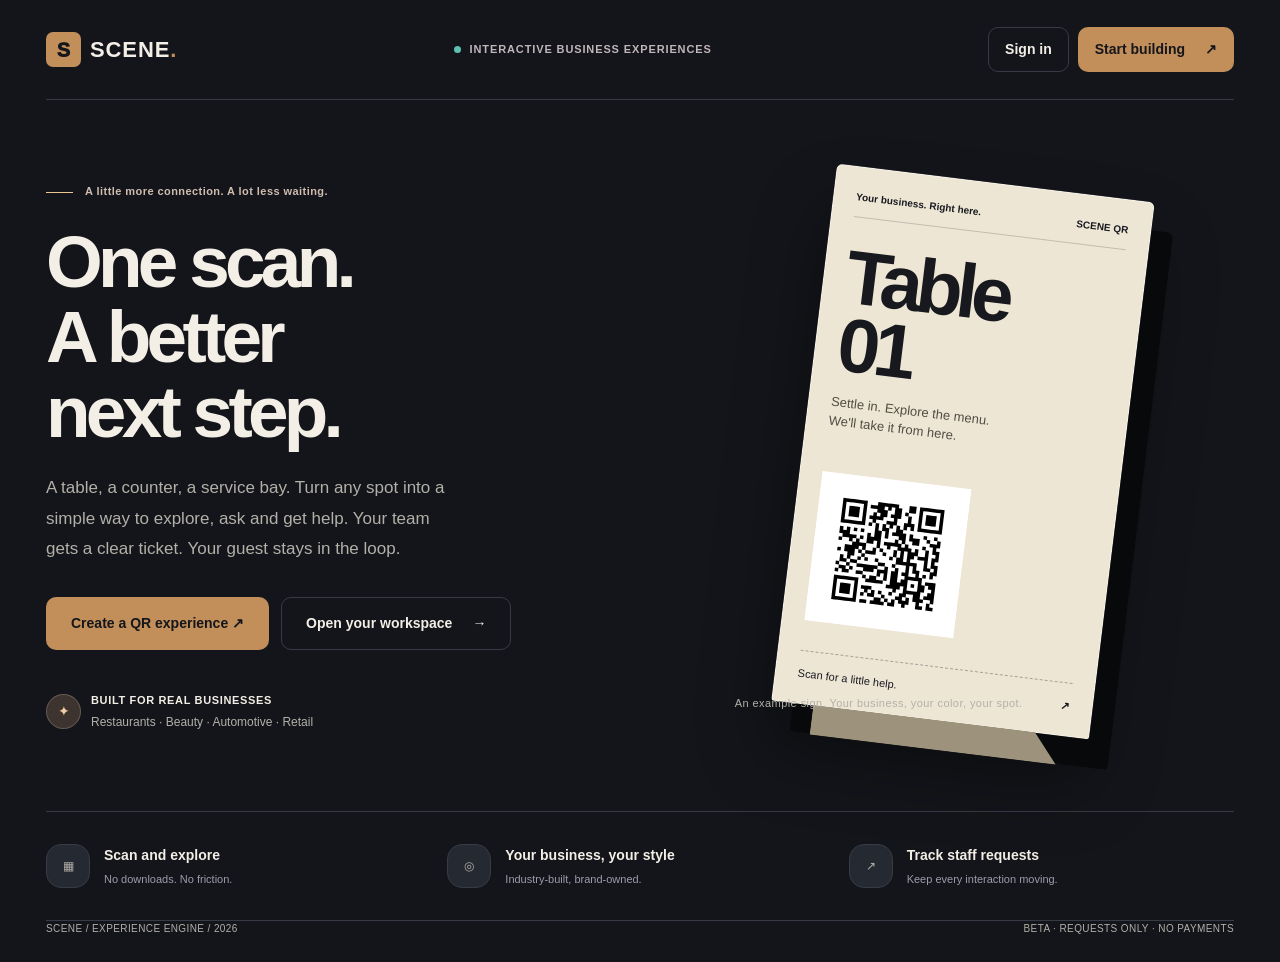
==== static/index.html @ ff281201 "Put the ticket queue first and simplify business controls" ====
<!DOCTYPE html>
<html lang="en"><head>
<meta charset="UTF-8"><meta name="viewport" content="width=device-width,initial-scale=1,viewport-fit=cover">
<meta name="theme-color" content="#0b0b13"><meta name="description" content="SCENE turns everyday QR scans into unforgettable customer experiences.">
<title>SCENE — Every scan, an experience.</title>
<link rel="stylesheet" href="/static/style.css"><link rel="stylesheet" href="/static/signage.css">
<script src="/static/app.js" defer></script>
</head><body><a href="#landingMain" class="skip-link">Skip to content</a>
<div class="ambient" aria-hidden="true"></div>
<div class="intro" id="intro"><div class="intro-center"><div class="intro-icon">S<span class="orbit"></span></div><div class="intro-word">SCENE<span class="dotcap">.</span></div><p>EVERY SCAN, AN EXPERIENCE</p></div><button class="intro-skip" id="introSkip">Skip intro ↗</button></div>
<div class="toast-stack" id="toasts" aria-live="polite"></div>
<section class="landing" id="landing">
 <header class="landing-nav container"><a href="#" class="wordmark" aria-label="SCENE home"><span class="brand-mark">S</span>SCENE<span class="dotcap">.</span></a><div class="nav-middle"><span class="nav-status"><span class="signal"></span> INTERACTIVE BUSINESS EXPERIENCES</span></div><div class="nav-cta"><button class="btn btn-ghost" id="openSignIn">Sign in</button><button class="btn btn-primary" id="openSignUp">Start building <span>↗</span></button></div></header>
 <main id="landingMain" tabindex="-1"><div class="container land-hero"><div class="land-copy"><p class="micro"><span class="thin-line"></span> A little more connection. A lot less waiting.</p><h1>One scan.<br>A better<br>next step.</h1><p class="hero-desc">A table, a counter, a service bay. Turn any spot into a simple way to explore, ask and get help. Your team gets a clear ticket. Your guest stays in the loop.</p><div class="hero-cta"><button class="btn btn-primary btn-big" id="launchTrio">See the guest experience <span>↗</span></button><button class="btn btn-glass btn-big" id="launchDashboard">Open your workspace <span>→</span></button></div><div class="hero-foot"><div class="mini-avatar">✦</div><div><b>BUILT FOR REAL BUSINESSES</b><small>Restaurants · Beauty · Automotive · Retail</small></div></div></div><div class="land-art" aria-label="An example Scene QR table sign"><article class="printed-sign"><div class="printed-sign-top"><span>Your business. Right here.</span><b>SCENE QR</b></div><h2>Table<br>01</h2><p>Settle in. Explore the menu.<br>We'll take it from here.</p><img class="sign-code" width="150" height="150" src="[data-uri]" alt="Example QR code linking to Scene QR"><div class="printed-sign-footer"><span>Scan for a little help.</span><b>↗</b></div></article><p class="sign-caption">An example sign. Your business, your color, your spot.</p></div></div>
<div class="container landing-bottom"><div class="feature-mini"><span class="feature-icon">▦</span><div><b>Scan and explore</b><span>No downloads. No friction.</span></div></div><div class="feature-mini"><span class="feature-icon">◎</span><div><b>Your business, your style</b><span>Industry-built, brand-owned.</span></div></div><div class="feature-mini"><span class="feature-icon">↗</span><div><b>Track staff requests</b><span>Keep every interaction moving.</span></div></div></div>
 </main><footer class="landing-footer container"><span>SCENE / EXPERIENCE ENGINE / 2026</span><span>BETA · REQUESTS ONLY · NO PAYMENTS</span></footer>
</section>
<section id="appShell" class="app-shell hidden" aria-label="SCENE business dashboard"><aside class="sidebar" id="sidebar"><div class="sidebar-head"><a href="#" class="wordmark" id="dashLogo"><span class="brand-mark">S</span>SCENE<span class="dotcap">.</span></a><button id="closeMobileMenu" class="mobile-close icon-btn" aria-label="Close menu">✕</button></div><div class="nav-label">WORKSPACE</div><nav class="main-nav" id="mainNav"><button data-screen="requests" class="nav-button"><span>⌁</span> Queue <i id="reqBubble" class="nav-bubble hidden">0</i></button><button data-screen="overview" class="nav-button active"><span>◫</span> Overview</button><button data-screen="catalog" class="nav-button"><span>▤</span> Catalog</button><button data-screen="stations" class="nav-button"><span>▦</span> QR stations</button><button data-screen="analytics" class="nav-button"><span>↗</span> Analytics</button><button data-screen="settings" class="nav-button"><span>⚙</span> Brand</button><button data-screen="team" class="nav-button"><span>♧</span> Team access</button></nav><div class="sidebar-spacer"></div><div class="sidebar-guide"><div class="sidebar-guide-icon">✦</div><b>Your next big upgrade.</b><p>Manage your customer journey from the moment they scan.</p><button class="text-button" id="sidebarPreview">Open guest experience ↗</button></div><button id="signOut" class="logout">↪ &nbsp; Sign out</button></aside><div class="sidebar-curtain hidden" id="sidebarCurtain"></div>
 <div class="workspace"><header class="workspace-header"><div class="workspace-head-left"><button class="mobile-menu icon-btn" id="mobileMenu" aria-label="Open navigation">☰</button><div class="breadcrumb">WORKSPACE <span>/</span> <strong id="crumb">Queue</strong></div></div><div class="header-right"><span class="live-pill"><span class="signal"></span> SYSTEM ACTIVE</span><select id="businessSelect" class="business-switcher" aria-label="Select your business"></select><div class="account-icon" title="Owner dashboard">S</div></div></header><main class="workspace-main" id="workContent"></main><footer class="workspace-footer"><span>SCENE / BUSINESS EXPERIENCE ENGINE</span><span id="footerAccount">Owner workspace</span></footer></div></section>
<section id="guestShell" class="guest-shell hidden" aria-label="Customer scan experience"><header class="guest-topbar"><a class="wordmark" id="guestBrandLink"><span class="brand-mark">S</span>SCENE<span class="dotcap">.</span></a><span>THE EXPERIENCE / <b id="guestHeaderLabel">TRIO</b></span><button class="btn btn-glass" id="exitGuest">✕ Close preview</button></header><div class="guest-shell-inner"><aside class="guest-narrative"><div class="micro"><span class="thin-line"></span> CUSTOMER EXPERIENCE</div><h2>Welcome to<br><em>your moment.</em></h2><p>A customer opens this experience instantly after scanning a real station QR code. Every industry gets a tailored journey — not another boring link tree.</p><div class="guest-step"><span>01</span> Scan a station QR code</div><div class="guest-step"><span>02</span> Browse, explore and request</div><div class="guest-step"><span>03</span> Staff receives it in their dashboard</div><button id="staffFromGuest" class="btn btn-primary guest-staff-btn">See requests in dashboard ↗</button><div class="guest-disclaimer">Preview requests are real inside this demo system. Items shown are examples; no payments or confirmed orders are processed.</div></aside><div class="phone-frame"><div class="phone-edge"><div class="phone-top"><span>9:41</span><div class="camera-pill"></div><span>••• 100%</span></div><div class="phone-content" id="phoneContent"><div class="loading-phone">Loading your experience…</div></div><div class="phone-home"></div></div></div></div></section>
<div class="modal-backdrop hidden" id="authModal"><div class="auth-card" role="dialog" aria-modal="true" aria-labelledby="authTitle"><button class="modal-x" id="authClose" aria-label="Close">✕</button><div class="auth-logo"><span class="brand-mark">S</span><span>SCENE<span class="dotcap">.</span></span></div><div class="eyebrow" id="authEyebrow">OWNER ACCESS</div><h2 id="authTitle">Welcome back.</h2><p class="auth-description" id="authDesc">Get back to building unforgettable experiences.</p><form id="authForm"><div id="signupExtras" class="hidden"><label>BUSINESS NAME<input id="authBusiness" name="business" autocomplete="organization" placeholder="e.g. TRIO Social Club" minlength="2" maxlength="80"></label><label>BUSINESS TYPE<select id="authIndustry" name="industry"><option value="restaurant">Restaurant / Hospitality</option><option value="barber">Barber / Beauty</option><option value="auto">Automotive Services</option><option value="retail">Retail / Shops</option></select></label></div><label>EMAIL<input id="authEmail" name="email" type="email" autocomplete="email" required placeholder="you@business.com"></label><label>PASSWORD<input id="authPassword" name="password" type="password" minlength="12" required placeholder="At least 12 characters" autocomplete="current-password"></label><div id="authError" class="auth-error hidden"></div><button type="submit" id="authSubmit" class="btn btn-primary btn-block">Sign in ↗</button></form><a class="switch-auth" href="/auth/confirm?recover=1">Forgot your password?</a><button class="switch-auth" id="switchAuth">New here? Create your business account</button><div class="demo-auth hidden"><span>OR EXPLORE SAFELY</span><button id="demoSignIn" class="btn btn-glass btn-block">⚡ Open the seeded demo dashboard</button><small>Local demo account with fictional businesses and sample menus. Do not enter real customer data.</small></div></div></div>
</body></html>
---- static/style.css ----
:root{color-scheme:dark;--bg:#0a0a13;--panel:#141421;--panel2:#1b1a2a;--text:#f4f0ef;--muted:#9e9baa;--line:#ffffff18;--gold:#ebc893;--peach:#f1a8aa;--purple:#ac9af9;--teal:#75d7bc;--accent:#e6b982;--max:1420px}*{box-sizing:border-box}html{scroll-behavior:smooth}body{margin:0;background:var(--bg);color:var(--text);font-family:Inter,ui-sans-serif,system-ui,-apple-system,Segoe UI,Arial,sans-serif;font-size:14px;-webkit-font-smoothing:antialiased}button,input,select,textarea{font:inherit}button{cursor:pointer}button:disabled{opacity:.5;cursor:not-allowed}button:focus-visible,a:focus-visible,input:focus-visible,select:focus-visible,textarea:focus-visible{outline:2px solid #eecf98;outline-offset:3px}a{color:inherit;text-decoration:none}.hidden{display:none!important}.ambient{position:fixed;inset:0;pointer-events:none;background:radial-gradient(ellipse 50% 60% at 87% -12%,#8b5eac28,transparent),radial-gradient(ellipse 50% 60% at -18% 100%,#ab697b1a,transparent);z-index:-1}.container{width:min(var(--max),calc(100% - 92px));margin:auto}.wordmark{font-size:22px;letter-spacing:.22em;font-weight:850;display:inline-flex;align-items:center;gap:9px;white-space:nowrap}.brand-mark{width:35px;height:35px;display:grid;place-items:center;background:linear-gradient(155deg,#fad7aa,#d79bb5 55%,#9c8cf9);color:#221620;font-weight:950;font-size:20px;border-radius:11px;letter-spacing:0;box-shadow:0 10px 28px #e3a1ae30}.dotcap{color:var(--gold);margin-left:-9px}.btn{display:inline-flex;align-items:center;justify-content:center;gap:20px;min-height:42px;padding:11px 16px;border-radius:12px;border:1px solid transparent;font-weight:750;transition:transform .22s,background .22s,box-shadow .22s;font-size:12px}.btn:hover{transform:translateY(-2px)}.btn-primary{background:linear-gradient(115deg,#f2d29d,#efa9b2);color:#231c21;box-shadow:0 8px 25px #ed9f9530}.btn-glass,.btn-ghost{border-color:#ffffff29;background:#ffffff0a;color:#eee8f0}.btn-glass:hover,.btn-ghost:hover{background:#ffffff16}.btn-big{padding:16px 22px;min-height:54px;font-size:13px}.btn-block{width:100%}.landing{min-height:100vh;position:relative;display:flex;flex-direction:column}.landing-nav{height:98px;display:flex;align-items:center;justify-content:space-between;border-bottom:1px solid var(--line);gap:12px}.nav-middle{margin:auto}.nav-status,.micro,.eyebrow{font-size:10px;letter-spacing:.19em;font-weight:850;color:#d1bdaf}.nav-status{display:flex;align-items:center;gap:9px;color:#c1b6ba}.signal{display:inline-block;width:7px;height:7px;background:var(--teal);border-radius:50%;box-shadow:0 0 13px var(--teal)}.nav-cta{display:flex;gap:9px}.land-hero{display:grid;grid-template-columns:1.06fr 1fr;min-height:610px;align-items:center;gap:45px;padding-top:50px;padding-bottom:30px}.land-copy{position:relative;z-index:1}.thin-line{height:1px;width:27px;background:var(--gold);display:inline-block;vertical-align:middle;margin-right:9px}.land-copy h1{font-size:clamp(58px,6.55vw,111px);letter-spacing:-.088em;line-height:.99;margin:28px 0 20px;font-weight:760}.land-copy h1 em,.guest-narrative h2 em{font-style:normal;background:linear-gradient(120deg,#f9d9a2,#e9a6ba 52%,#b59df6);background-clip:text;-webkit-background-clip:text;color:transparent}.land-copy h1>span{color:#d0c9d2}.hero-desc{max-width:560px;font-size:15px;line-height:1.88;color:#b2aab9;margin:0 0 28px}.hero-cta{display:flex;gap:12px;flex-wrap:wrap}.hero-foot{display:flex;align-items:center;gap:10px;margin-top:47px}.mini-avatar{height:35px;width:35px;display:grid;place-items:center;border:1px solid #d0c2a844;background:#f2ba9230;border-radius:50%;color:#f2cca4}.hero-foot b{display:block;font-size:9px;letter-spacing:.15em}.hero-foot small{display:block;font-size:11px;color:var(--muted);margin-top:5px}.land-art{position:relative;min-height:545px;display:grid;place-items:center}.art-halo{position:absolute;width:85%;height:70%;border-radius:50%;background:radial-gradient(ellipse at center,#c98c9f2c,#b18ada13 50%,transparent 71%);filter:blur(24px)}.scan-frame{position:relative;height:430px;width:min(400px,90%);border:1px solid #ffffff2a;border-radius:39px;background:linear-gradient(145deg,#272234,#0e1020 70%);box-shadow:0 50px 130px #0009,inset 0 1px 0 #ffffff23;display:grid;place-items:center;transform:rotate(-8deg);overflow:hidden}.scan-frame:before{content:"";position:absolute;inset:15px;border:1px solid #ffffff17;border-radius:25px}.scan-corners{position:absolute;inset:65px;border:1px dashed #e6bda366;border-radius:30px}.floating-orb{position:relative;width:214px;aspect-ratio:1;display:grid;place-items:center;border-radius:50%;background:radial-gradient(circle at 30% 23%,#ffd2a6c7,transparent 35%),radial-gradient(circle at 67% 60%,#ad80e1ba,transparent 46%),radial-gradient(circle at 40% 90%,#131b3c,transparent),#48384f;box-shadow:inset -15px -14px 34px #10111e,0 0 100px #dd9cb66b;animation:floatOrb 7s ease-in-out infinite}.floating-orb:after{content:"";position:absolute;width:265px;height:90px;border:1px solid #fff6;border-radius:50%;transform:rotate(-28deg)}.floating-orb span{font-size:105px;font-weight:800;color:#ffffffde;text-shadow:0 8px 35px #ffe8e066}.scan-lines{position:absolute;inset:0;background:repeating-linear-gradient(0deg,#ffffff05 0 1px,transparent 1px 40px);pointer-events:none}.scan-verified{position:absolute;bottom:47px;border:1px solid #ffffff24;border-radius:40px;background:#0c0d18c9;backdrop-filter:blur(12px);padding:11px 17px;font-size:9px;letter-spacing:.17em;font-weight:850;display:flex;align-items:center;gap:9px;transform:rotate(8deg)}.floating-tag{position:absolute;border:1px solid #ffffff38;padding:13px 17px;background:#212130cc;backdrop-filter:blur(10px);font-size:9px;font-weight:800;letter-spacing:.16em;box-shadow:0 15px 40px #0006;border-radius:13px;white-space:nowrap}.tag-a{top:90px;right:-11px;transform:rotate(5deg)}.tag-b{bottom:110px;left:-11px;transform:rotate(-3deg)}.landing-bottom{display:grid;grid-template-columns:repeat(3,1fr);gap:16px;padding:22px 0 40px;border-top:1px solid var(--line)}.feature-mini{display:flex;gap:14px;align-items:center}.feature-icon{display:grid;place-items:center;width:44px;height:44px;border:1px solid var(--line);border-radius:15px;background:#ffffff0b;color:var(--gold);font-size:20px}.feature-mini b,.feature-mini span:not(.feature-icon){display:block}.feature-mini b{font-size:12px}.feature-mini span:not(.feature-icon){font-size:11px;color:var(--muted);margin-top:5px}.landing-footer{display:flex;justify-content:space-between;gap:20px;color:#777382;font-size:9px;letter-spacing:.14em;padding-bottom:26px}@keyframes floatOrb{50%{transform:translateY(-15px) rotate(4deg)}}
/* intro */.intro{position:fixed;z-index:200;inset:0;background:#080910;display:grid;place-items:center;transition:opacity .8s,visibility .8s}.intro.closed{opacity:0;visibility:hidden;pointer-events:none}.intro:before{content:"";position:absolute;inset:0;background:radial-gradient(ellipse 40% 45% at center,#b778a52e,transparent)}.intro-center{text-align:center;position:relative}.intro-icon{font-weight:900;position:relative;color:#fde0bf;font-size:66px;display:grid;place-items:center;margin:auto;width:138px;height:138px;border-radius:50%;background:radial-gradient(circle at 35% 25%,#ab8cbb99,#2d273f 55%,#0c1020);box-shadow:0 0 90px #c8a1b25c;animation:floatOrb 4s infinite}.orbit{position:absolute;border:1px solid #edc1af88;border-radius:50%;width:176px;height:70px;transform:rotate(-25deg);animation:spinOrbit 6s linear infinite}@keyframes spinOrbit{50%{transform:rotate(24deg)}}.intro-word{font-size:38px;letter-spacing:.42em;font-weight:900;margin:34px 0 9px}.intro-word .dotcap{margin-left:-14px}.intro-center p{font-size:10px;color:#ada3b9;letter-spacing:.24em}.intro-skip{position:absolute;right:30px;bottom:30px;background:transparent;color:#c8b9b6;border:1px solid #ffffff31;border-radius:9px;padding:11px 16px}
/* dashboard */.app-shell{display:grid;grid-template-columns:244px minmax(0,1fr);min-height:100vh}.sidebar{position:sticky;top:0;height:100vh;background:#10101b;border-right:1px solid var(--line);padding:28px 17px 19px;display:flex;flex-direction:column;gap:20px}.sidebar-head{padding:0 8px;margin-bottom:24px;display:flex;justify-content:space-between}.sidebar-head .wordmark{font-size:19px}.sidebar-head .brand-mark{height:34px;width:34px}.nav-label{padding:0 14px;color:#777687;letter-spacing:.16em;font-size:9px;font-weight:800}.main-nav{display:grid;gap:6px}.nav-button{display:flex;gap:12px;align-items:center;width:100%;padding:13px 15px;color:#9996a8;border:1px solid transparent;border-radius:12px;background:transparent;font-size:12px;font-weight:680;text-align:left}.nav-button>span{font-size:20px;min-width:20px;text-align:center;font-weight:400}.nav-button.active{background:#ffffff0d;border-color:#ffffff13;color:white}.nav-button:hover{background:#ffffff0a}.nav-bubble{font-style:normal;margin-left:auto;background:#edbea5;color:#281b21;border-radius:20px;padding:2px 6px;font-size:10px}.sidebar-spacer{flex:1}.sidebar-guide{border:1px solid #ffffff20;border-radius:16px;padding:18px;background:linear-gradient(145deg,#25202a,#151724)}.sidebar-guide-icon{font-size:20px;color:var(--gold)}.sidebar-guide b{display:block;font-size:13px;margin-top:11px}.sidebar-guide p{color:#a9a0aa;line-height:1.65;font-size:11px;margin:8px 0}.text-button{border:0;padding:8px 0;background:none;color:var(--gold);font-size:11px;font-weight:800}.logout{width:100%;padding:12px;text-align:left;background:transparent;border:0;color:#a8a1b3;font-size:11px}.workspace{min-width:0}.workspace-header{position:sticky;top:0;z-index:10;display:flex;justify-content:space-between;align-items:center;gap:15px;min-height:80px;padding:10px 34px;border-bottom:1px solid var(--line);background:#0d0e19eb;backdrop-filter:blur(16px)}.workspace-head-left,.header-right{display:flex;align-items:center;gap:13px}.breadcrumb{font-size:10px;font-weight:800;letter-spacing:.12em;color:#818091}.breadcrumb span{padding:0 9px;color:#595663}.breadcrumb strong{color:#ece1e2}.live-pill{font-size:9px;color:#bad4c5;letter-spacing:.13em;display:flex;align-items:center;gap:8px}.business-switcher{max-width:225px;padding:10px 32px 10px 12px;border:1px solid var(--line);color:#dedbe1;background:#1d1b29;border-radius:10px;font-weight:750;font-size:11px}.account-icon{width:35px;height:35px;border:1px solid #d2b99c55;background:#e9b58c24;display:grid;place-items:center;border-radius:50%;color:var(--gold);font-weight:850}.workspace-main{max-width:1470px;padding:30px 34px 65px;margin:0 auto;min-height:calc(100vh - 130px)}.workspace-footer{border-top:1px solid var(--line);padding:17px 35px;display:flex;justify-content:space-between;gap:20px;color:#737181;font-size:9px;letter-spacing:.12em}.screen-label{font-size:10px;color:#cebbac;letter-spacing:.2em;font-weight:850}.heading-row{display:flex;align-items:center;justify-content:space-between;gap:16px;margin:8px 0 24px}.heading-row h1{font-size:clamp(29px,3vw,42px);letter-spacing:-.06em;margin:7px 0}.heading-row p{color:var(--muted);font-size:12px;margin:0}.hero-panel{display:grid;grid-template-columns:1.2fr .7fr;position:relative;overflow:hidden;border-radius:22px;border:1px solid #ffffff2a;background:radial-gradient(ellipse 40% 80% at 100% 40%,#966b9b4f,transparent),linear-gradient(125deg,#292230,#141522);min-height:280px;padding:31px 33px;box-shadow:0 20px 60px #0003}.hero-panel h2{font-size:clamp(29px,3.3vw,47px);letter-spacing:-.065em;line-height:1.1;margin:10px 0}.hero-panel h2 em{font-style:normal;color:var(--gold)}.hero-panel p{max-width:460px;font-size:12px;color:#b5acb8;line-height:1.85}.hero-panel .btn{margin-top:12px}.hero-illustration{position:relative;display:grid;place-items:center}.floor-map{position:relative;transform:rotate(-28deg) skew(12deg,12deg);width:270px;height:190px;border:8px solid #c3a992;border-top-color:#705b6b;border-right-color:#705b6b;background:repeating-linear-gradient(90deg,#6b4c4c 0px,#6b4c4c 35px,#715354 36px,#715354 38px);box-shadow:22px 24px 0 #2a2230,25px 39px 55px #000b;border-radius:8px}.map-table{position:absolute;width:57px;height:44px;background:#e8c3a0;box-shadow:5px 6px 0 #4d393d;border-radius:8px;transform:rotate(10deg);display:grid;place-items:center;color:#462a3b;font-weight:900;font-size:13px}.map-table.t1{top:26px;left:33px}.map-table.t2{top:24px;right:24px}.map-table.t3{bottom:26px;left:102px}.map-table:before{content:"";position:absolute;width:7px;height:7px;background:#ed81ad;border-radius:50%;left:-13px;top:7px;box-shadow:0 27px #eac98f,74px 17px #a4cae1}.stats-grid{display:grid;grid-template-columns:repeat(4,minmax(0,1fr));gap:13px;margin:17px 0}.stat-card,.panel{background:linear-gradient(155deg,#ffffff0c,#ffffff04);border:1px solid var(--line);border-radius:18px}.stat-card{padding:18px;min-width:0}.stat-card span{display:block;font-size:11px;color:var(--muted)}.stat-card b{display:block;font-size:31px;letter-spacing:-.055em;margin-top:8px}.stat-card small{font-size:10px;color:#8a8a98}.two-cols{display:grid;grid-template-columns:1.15fr .85fr;gap:16px}.panel{padding:22px;min-width:0}.panel-title{display:flex;align-items:center;justify-content:space-between;gap:12px;margin-bottom:18px}.panel-title h3{font-size:15px;margin:0}.panel-title .hint{font-size:10px;color:var(--muted)}.activity-row{display:flex;align-items:center;gap:12px;padding:13px 0;border-top:1px solid var(--line)}.activity-row:first-child{border-top:0}.activity-icon{width:39px;height:39px;border-radius:11px;background:#ead0a11b;color:var(--gold);display:grid;place-items:center;font-size:18px;flex-shrink:0}.activity-info{min-width:0;flex:1}.activity-info b{display:block;font-size:12px}.activity-info span{display:block;color:var(--muted);font-size:10px;margin-top:5px;overflow-wrap:anywhere}.status{font-size:9px;font-weight:850;padding:6px 9px;border-radius:9px;white-space:nowrap}.status.open{background:#e5ad821d;color:#f2c58f}.status.in_progress{background:#ac99f721;color:#c2b5ff}.status.completed{background:#6bd4ab1f;color:#86e0b5}.sample-note,.empty-state{color:#a7a1af;background:#ffffff07;border:1px dashed #ffffff24;border-radius:12px;padding:17px;font-size:11px;line-height:1.7}.quick-buttons{display:grid;grid-template-columns:1fr 1fr;gap:10px}.quick-buttons button{height:98px;background:#ffffff07;border:1px solid #ffffff19;border-radius:13px;color:white;text-align:left;padding:17px;font-size:12px;font-weight:750}.quick-buttons button span{display:block;color:#eac59a;font-size:22px;margin-bottom:8px}.section-gap{margin-top:20px}.tag{font-size:10px;border:1px solid #ffffff24;padding:6px 9px;color:#c4bbc9;border-radius:50px}.filter-row,.actions-row{display:flex;align-items:center;gap:9px;flex-wrap:wrap;margin-bottom:18px}.chip{border:1px solid var(--line);background:#ffffff07;color:#bbb7c2;border-radius:9px;padding:9px 13px;font-size:11px}.chip.active{background:#eed6bc;color:#29212b;border-color:transparent;font-weight:750}.request-list{display:grid;gap:9px}.request-card{display:flex;gap:14px;align-items:center;background:#ffffff06;border:1px solid var(--line);border-radius:13px;padding:16px;min-width:0}.request-card .request-body{flex:1;min-width:0}.request-card b{font-size:13px}.request-card p{font-size:11px;color:#bbb1bd;line-height:1.6;margin:5px 0;overflow-wrap:anywhere}.request-card small{font-size:10px;color:#8d8a98}.request-card select{border:1px solid #ffffff29;border-radius:9px;padding:10px;color:white;background:#292332;max-width:154px;font-size:11px}.fields-grid{display:grid;grid-template-columns:1fr 1fr;gap:12px}.form-field{display:grid;gap:8px;min-width:0}.form-field label{font-size:10px;color:#d0c5d0;font-weight:850;letter-spacing:.12em}.field{background:#0e0f19;border:1px solid #ffffff25;color:#f6f1f7;border-radius:11px;min-width:0;width:100%;padding:12px 13px;font-size:12px}.field:focus{border-color:#e7b99f}.form-field.wide{grid-column:1/-1}.form-helper{font-size:10px;color:#a3a0ac;line-height:1.7}.divider{border:0;border-top:1px solid var(--line);margin:22px 0}.catalog-row,.station-row{display:flex;align-items:center;gap:12px;padding:13px 0;border-top:1px solid var(--line)}.catalog-row:first-child,.station-row:first-child{border:0}.catalog-emoji{background:#eabcaa18;border-radius:11px;width:44px;height:44px;display:grid;place-items:center;font-size:19px}.row-main{flex:1;min-width:0}.row-main b{font-size:12px;display:block}.row-main small{display:block;color:var(--muted);font-size:10px;line-height:1.7;overflow-wrap:anywhere}.price{color:#efd3ab;font-weight:800;font-size:12px}.smallbtn{padding:9px 12px;font-size:10px;background:#ffffff0a;color:#eee8f1;border:1px solid var(--line);border-radius:9px}.smallbtn:hover{background:#ffffff1a}.qr-grid{display:grid;grid-template-columns:repeat(3,minmax(0,1fr));gap:14px}.qr-card{text-align:center;border:1px solid var(--line);border-radius:17px;background:#ffffff08;padding:20px}.qr-card .qr-image{width:150px;height:150px;max-width:100%;object-fit:contain;border:6px solid white;border-radius:12px;background:white}.qr-card h4{margin:15px 0 6px;font-size:14px}.qr-card p{font-size:10px;color:var(--muted);overflow-wrap:anywhere}.qr-actions{display:flex;justify-content:center;gap:6px;flex-wrap:wrap;margin-top:10px}.analytics-grid{display:grid;grid-template-columns:repeat(3,1fr);gap:13px}.metric-big{font-size:39px;font-weight:800;letter-spacing:-.06em}.progressbar{height:9px;background:#ffffff13;border-radius:20px;overflow:hidden;margin:12px 0}.progressbar>span{display:block;height:100%;background:linear-gradient(90deg,#dca48c,#c1a3ff);border-radius:20px}.industry-pill{background:#ffffff13;border:1px solid var(--line);font-size:9px;font-weight:800;letter-spacing:.12em;padding:9px 13px;border-radius:20px}.logout:hover,.text-button:hover{text-decoration:underline}.icon-btn{display:none;background:transparent;border:1px solid var(--line);color:white;padding:8px;border-radius:8px}.danger-btn{border-color:#db808050;color:#ffbdc2}.warn-note{padding:11px 13px;border-radius:10px;background:#e4bf7d11;color:#d8c2a3;border:1px solid #ebcb9240;font-size:11px;line-height:1.65}
/* mobile customer experience */.guest-shell{min-height:100vh;background:radial-gradient(ellipse 60% 42% at 82% 27%,#a37eac2a,transparent),#0b0b13}.guest-topbar{height:84px;border-bottom:1px solid var(--line);display:flex;align-items:center;justify-content:space-between;padding:0 max(27px,6vw);gap:16px}.guest-topbar>span{color:#918d9b;letter-spacing:.13em;font-size:10px}.guest-topbar>span b{color:#eddbdb}.guest-shell-inner{max-width:1150px;margin:0 auto;display:grid;grid-template-columns:1fr 420px;align-items:center;gap:80px;min-height:calc(100vh - 84px);padding:42px 25px}.guest-narrative h2{font-size:clamp(45px,5vw,74px);letter-spacing:-.075em;line-height:1.06;margin:20px 0}.guest-narrative p{line-height:1.8;max-width:475px;color:#aea7b6}.guest-step{border-top:1px solid #ffffff20;padding:16px 0;font-size:12px;color:#d8d1d9}.guest-step span{display:inline-block;width:45px;color:var(--gold);font-size:10px;font-weight:800}.guest-staff-btn{margin:21px 0}.guest-disclaimer{font-size:10px;max-width:450px;color:#8a8697;line-height:1.75}.phone-frame{width:100%;max-width:420px;padding:10px;border:1px solid #ffffff44;border-radius:51px;background:#1a1720;box-shadow:0 48px 140px #000a,0 0 115px #ba85af23}.phone-edge{border-radius:42px;overflow:hidden;background:#f4eee8;color:#2a2023;min-height:690px}.phone-top{height:44px;background:#241b25;color:#fff;display:flex;align-items:center;justify-content:space-between;padding:4px 28px;font-size:11px;font-weight:800}.camera-pill{width:100px;height:24px;border-radius:30px;background:#08090e}.phone-content{height:616px;overflow-y:auto;scrollbar-width:thin}.phone-home{width:105px;height:5px;border-radius:99px;background:#e4d6d0;margin:9px auto 12px}.guest-cover{position:relative;min-height:230px;padding:27px 24px;background:radial-gradient(circle at 75% 24%,color-mix(in srgb,var(--guest-accent,#d9a86e) 53%,transparent),transparent 57%),linear-gradient(135deg,#33232b,#201c26);color:#fff;overflow:hidden}.guest-cover:after{content:"✦";font-size:190px;color:#ffffff18;position:absolute;right:-9px;bottom:-90px;transform:rotate(20deg)}.guest-cover .guest-prehead{font-size:9px;font-weight:850;letter-spacing:.15em;opacity:.8}.guest-cover h2{font-size:37px;max-width:250px;letter-spacing:-.055em;line-height:1.05;margin:14px 0}.guest-cover p{font-size:11px;color:#f7ecf0c9;line-height:1.7;max-width:230px}.guest-spot{background:#ffffff28;width:max-content;border-radius:10px;font-size:10px;font-weight:850;padding:9px 12px;position:relative;z-index:1}.guest-pad{padding:19px 18px 28px}.guest-actions{display:grid;grid-template-columns:repeat(3,1fr);gap:9px;margin:2px 0 23px}.guest-action{padding:13px 6px;border:1px solid #e6dcd4;border-radius:12px;background:white;color:#372c30;min-height:85px;font-size:10px;line-height:1.2;font-weight:800;display:grid;place-items:center;text-align:center}.guest-action span{display:block;font-size:24px;margin-bottom:8px}.guest-h{font-size:19px;letter-spacing:-.045em;color:#2b2326;margin:12px 0 4px}.guest-sub{font-size:10px;color:#837778;margin:0 0 16px}.guest-product{display:flex;align-items:center;gap:11px;border-bottom:1px solid #e6ddd8;padding:13px 0}.guest-product-emoji{width:49px;height:51px;display:grid;place-items:center;background:#eaddd4;border-radius:12px;font-size:24px}.guest-product-info{flex:1;min-width:0}.guest-product-info b{display:block;font-size:12px}.guest-product-info p{font-size:10px;color:#87787b;line-height:1.45;margin:5px 0}.guest-product-info small{color:#8b6762;font-weight:850}.guest-product button{border:0;background:#28212c;color:#fff;border-radius:9px;padding:10px 12px;font-size:14px}.guest-cart{margin-top:16px;padding:14px;border:1px solid #e2d7d2;border-radius:13px;background:#fff}.guest-cart h4{font-size:12px;margin:0 0 10px}.guest-cart p{font-size:11px;color:#71676a;margin:7px 0}.guest-cart-actions{display:flex;gap:8px;align-items:center;justify-content:space-between}.guest-cart-actions button{padding:10px 12px;background:#29202b;color:#fff;border-radius:10px;border:0;font-size:10px;font-weight:800}.guest-cart-actions button.alt{background:#e9e2de;color:#483b42}.guest-feedback{margin-top:12px;border-radius:10px;background:#eaf5ed;padding:12px;color:#3e7659;font-size:11px;line-height:1.6}.loading-phone{padding:40px 15px;text-align:center;color:#796873}.toast-stack{position:fixed;right:19px;bottom:19px;z-index:500;display:grid;gap:10px;pointer-events:none}.toast{background:#262130;color:white;padding:14px 20px;box-shadow:0 15px 45px #0008;border:1px solid #ffffff38;border-radius:11px;font-size:12px;max-width:350px;animation:toastUp .3s ease}@keyframes toastUp{from{opacity:0;transform:translateY(8px)}}
/* auth */.modal-backdrop{position:fixed;z-index:120;inset:0;background:#07070bdc;backdrop-filter:blur(12px);display:grid;place-items:center;padding:18px;overflow:auto}.auth-card{position:relative;width:min(100%,445px);max-height:calc(100vh - 28px);overflow-y:auto;border:1px solid #ffffff30;background:linear-gradient(155deg,#22202e,#11121e);border-radius:26px;padding:31px;box-shadow:0 30px 125px #0009}.modal-x{position:absolute;top:22px;right:21px;border:0;background:transparent;color:#c5bdc7}.auth-logo{display:flex;align-items:center;gap:12px;font-weight:900;letter-spacing:.18em;font-size:19px}.auth-logo .dotcap{margin-left:-4px}.auth-card .eyebrow{margin-top:27px}.auth-card h2{font-size:33px;letter-spacing:-.06em;margin:10px 0}.auth-description{color:#b8adbd;line-height:1.7;font-size:12px;margin:0 0 23px}.auth-card form{display:grid;gap:12px}.auth-card form label{display:grid;gap:8px;font-size:10px;letter-spacing:.11em;font-weight:800;color:#bcb4c3}.auth-card form input,.auth-card form select{background:#10111d;border:1px solid #ffffff26;border-radius:10px;padding:13px 14px;color:#f4f1f2;outline:none;font-size:12px;letter-spacing:0;font-weight:500}.auth-card form input:focus{border-color:#f0d1b3}.auth-card form select{width:100%}#signupExtras{display:grid;gap:12px}.auth-error{background:#b54d5438;border:1px solid #f1969e;color:#ffadb2;padding:10px;border-radius:10px;font-size:11px;line-height:1.6}.switch-auth{border:0;background:transparent;width:100%;padding:19px 0 5px;font-size:11px;color:var(--gold);font-weight:750}.demo-auth{margin-top:13px;border-top:1px solid var(--line);padding-top:18px}.demo-auth>span{display:block;text-align:center;color:#aaa0ad;font-size:9px;letter-spacing:.14em;font-weight:800;margin-bottom:12px}.demo-auth small{display:block;text-align:center;color:#908996;font-size:10px;line-height:1.6;margin-top:10px}
@media(max-width:1150px){.nav-middle{display:none}.land-copy h1{font-size:clamp(53px,6vw,78px)}.app-shell{grid-template-columns:210px 1fr}.sidebar{padding-inline:12px}.qr-grid{grid-template-columns:repeat(2,1fr)}.guest-shell-inner{gap:30px}}@media(max-width:850px){.container{width:min(100% - 36px,var(--max))}.landing-nav{height:80px}.nav-cta .btn-ghost{display:none}.nav-cta .btn-primary{padding:10px;font-size:10px}.land-hero{grid-template-columns:1fr;min-height:unset;padding-top:60px;gap:10px}.land-copy h1{font-size:clamp(60px,9vw,94px)}.land-art{min-height:430px}.scan-frame{height:340px;width:305px}.floating-orb{width:170px}.floating-orb span{font-size:75px}.floating-orb:after{width:210px}.tag-a{right:0}.tag-b{left:0}.landing-bottom{grid-template-columns:1fr}.landing-footer{flex-wrap:wrap;gap:8px}.app-shell{grid-template-columns:1fr}.sidebar{position:fixed;z-index:40;top:0;left:0;height:100dvh;width:265px;transform:translateX(-105%);transition:transform .25s}.sidebar.visible{transform:translateX(0)}.sidebar-curtain{position:fixed;inset:0;background:#000a;z-index:35}.icon-btn{display:grid;place-items:center}.workspace-header{padding:10px 18px;min-height:70px}.workspace-main{padding:25px 18px 45px}.workspace-footer{padding:16px 18px}.guest-shell-inner{grid-template-columns:1fr;justify-items:center;gap:28px}.guest-narrative{max-width:650px}.guest-shell-inner .phone-frame{max-width:390px}}@media(max-width:600px){.wordmark{font-size:17px}.wordmark .brand-mark{width:32px;height:32px}.landing-nav{height:72px}.land-hero{padding-top:43px}.land-copy h1{font-size:clamp(50px,11.5vw,75px)}.hero-desc{font-size:13px}.hero-cta .btn{width:100%}.land-art{min-height:360px}.scan-frame{width:255px;height:292px;border-radius:24px}.scan-corners{inset:40px}.floating-orb{width:138px}.floating-orb span{font-size:62px}.floating-orb:after{width:184px}.scan-verified{bottom:35px;font-size:8px}.floating-tag{font-size:7px;padding:10px}.tag-a{right:-8px;top:55px}.tag-b{left:-8px;bottom:50px}.landing-bottom{padding:24px 0}.workspace-head-left .breadcrumb{display:none}.live-pill{display:none}.header-right{gap:8px}.business-switcher{max-width:170px;font-size:10px}.account-icon{display:none}.heading-row{align-items:start;flex-direction:column}.heading-row h1{font-size:32px}.hero-panel{grid-template-columns:1fr;padding:25px;gap:20px}.hero-panel h2{font-size:34px}.hero-illustration{min-height:180px}.floor-map{transform:rotate(-28deg) skew(12deg,12deg) scale(.77)}.stats-grid{grid-template-columns:1fr 1fr}.stat-card{padding:14px}.stat-card b{font-size:26px}.two-cols,.fields-grid{grid-template-columns:1fr}.qr-grid,.analytics-grid{grid-template-columns:1fr}.request-card{flex-wrap:wrap}.request-card select{margin-left:auto}.guest-topbar{padding:0 14px;height:68px}.guest-topbar>span{display:none}.guest-shell-inner{padding:18px 10px 35px}.guest-narrative{padding:0 12px}.guest-narrative h2{font-size:43px}.guest-narrative p,.guest-step{display:none}.guest-staff-btn{margin:11px 0}.phone-frame{max-width:385px}.auth-card{padding:25px 20px}.workspace-footer{font-size:8px}}
@media(prefers-reduced-motion:reduce){*{animation:none!important;transition:none!important;scroll-behavior:auto!important}}
@media(prefers-reduced-motion:reduce){*,*:before,*:after{animation:none!important;transition:none!important;scroll-behavior:auto!important}}
@keyframes floatScene{0%,100%{transform:rotateX(23deg) rotateZ(-13deg) translateY(0)}50%{transform:rotateX(23deg) rotateZ(-13deg) translateY(-16px)}}@keyframes floatUi{0%,100%{translate:0 0}50%{translate:0 -12px}}@keyframes pulse{50%{box-shadow:0 0 0 11px #a6cd9300}}@keyframes fade{from{opacity:0}to{opacity:1}}@keyframes rise{from{opacity:0;transform:translateY(10px)}to{opacity:1;transform:translateY(0)}}

/* Actual QR visits should be full-screen, not squeezed inside desktop demo chrome. */
body.standalone-guest .guest-narrative, body.standalone-guest #staffFromGuest {display:none!important}
body.standalone-guest .guest-shell-inner{display:block!important;max-width:560px!important;margin:0 auto!important;padding:0!important}
body.standalone-guest .phone-frame,body.standalone-guest .phone-edge{width:100%!important;max-width:none!important;min-height:calc(100dvh - 72px)!important;height:auto!important;border:0!important;border-radius:0!important;box-shadow:none!important;margin:0!important;background:#f9f7f0!important}
body.standalone-guest .phone-top,body.standalone-guest .phone-home{display:none!important}
body.standalone-guest .phone-content{height:auto!important;overflow:visible!important;max-height:none!important}
body.standalone-guest .guest-topbar{padding:14px 18px!important}
body.standalone-guest .guest-topbar #exitGuest{display:none!important}
@media(max-width:640px){body.standalone-guest .guest-shell-inner{width:100%!important}}

/* Keep operational controls reachable on narrow phones and with long labels. */
.request-card b,.business-switcher,.heading-row{overflow-wrap:anywhere}
.request-card select{min-height:44px}
@media(max-width:600px){
  .workspace-header,.workspace-head-left,.header-right{min-width:0;flex-wrap:wrap}
  .business-switcher{max-width:100%;min-height:44px}
  .heading-row{align-items:flex-start;flex-wrap:wrap}
  .request-card .request-body{flex-basis:calc(100% - 55px)}
  .request-card select{width:100%;max-width:none;min-height:44px}
  .form-field input,.form-field select,.form-field textarea{font-size:16px}
  .workspace-footer{flex-wrap:wrap}
}

/* Team access controls remain usable with long emails on small screens. */
.team-row{display:flex;align-items:center;gap:12px;flex-wrap:wrap;padding:18px 0;border-bottom:1px solid var(--border,#ffffff18)}
.team-row>div{flex:1 1 180px;min-width:0;overflow-wrap:anywhere}
.team-row small{display:block;margin-top:5px;color:var(--muted,#b9aeb8)}
.team-row select{width:auto;min-height:44px}
.team-row button{min-height:44px}
.table-scroll{overflow-x:auto;max-width:100%}
.analytics-table{width:100%;border-collapse:collapse;font-size:13px;margin-top:14px}
.analytics-table th,.analytics-table td{text-align:left;padding:12px 8px;border-bottom:1px solid #ffffff18;overflow-wrap:anywhere}
.analytics-table th{font-weight:600}
.analytics-table td{text-align:right;font-variant-numeric:tabular-nums}
.guest-message{margin-top:24px;padding:18px;background:#fff;border:1px solid #dfd6ce;border-radius:16px;color:#342830}
.guest-message>p{font-size:12px;line-height:1.6;color:#665660}
.guest-message label{display:block;font-size:13px;margin:12px 0 6px;font-weight:600}
.guest-message input:not([type=checkbox]),.guest-message textarea{display:block;width:100%;max-width:100%;background:#fff;color:#342830;border:1px solid #a79a9f;border-radius:8px;padding:11px;min-height:44px;font-size:16px}
.guest-message textarea{resize:vertical}
.guest-message .guest-consent{display:flex;gap:10px;align-items:flex-start;line-height:1.5;min-height:44px}
.guest-consent input{flex:none;width:20px;height:20px;accent-color:#55374c}
.guest-message button{min-height:44px;width:100%}

/* Full-history operations and guest catalog controls. */
.request-tools{display:flex;flex-wrap:wrap;gap:12px;align-items:end;margin-bottom:22px}
.request-tools .form-field{flex:1 1 165px;min-width:0}
.request-tools .field{width:100%;min-height:44px;font-size:16px}
.request-pages{display:flex;align-items:center;justify-content:space-between;flex-wrap:wrap;gap:12px;margin-top:22px}
.request-pages>span{font-size:12px;color:var(--muted)}
.guest-catalog-tools{margin:18px 0;color:#342830}
.guest-catalog-tools label{display:block;font-size:13px;font-weight:600;margin:12px 0 6px}
.guest-catalog-tools input,.guest-catalog-tools select{width:100%;min-height:44px;font-size:16px;padding:10px;background:#fff;color:#342830;border:1px solid #a79a9f;border-radius:10px}
.guest-catalog-tools p{font-size:12px;color:#665660;min-height:18px}
.cart-line{padding:10px 0;border-bottom:1px solid #00000018;display:flex;flex-wrap:wrap;align-items:center;justify-content:space-between;gap:10px}
.cart-line p{flex:1 1 130px;overflow-wrap:anywhere}
.quantity-controls{display:flex;align-items:center;gap:10px}
.quantity-controls button{width:44px;min-height:44px;border:1px solid #ad9ba4;background:#fff;color:#342830;border-radius:10px;font-size:20px}
.quantity-controls span{min-width:20px;text-align:center;font-variant-numeric:tabular-nums}
@media(max-width:600px){.request-tools .form-field{flex-basis:100%}.request-tools .btn{flex:1}.request-pages .btn{min-height:44px}.request-pages>span{order:3;width:100%;text-align:center}}

/* Editing and paused QR locations remain clear on narrow screens. */
.station-settings{display:grid;gap:10px;text-align:left;margin:16px 0}
.station-settings>label{font-size:13px;font-weight:600}
.station-settings .field{width:100%;min-width:0;min-height:44px;font-size:16px}
.station-active{display:flex;align-items:center;gap:10px;min-height:44px;line-height:1.5}
.station-active input{width:20px;height:20px;flex:none}
.qr-paused{display:grid;place-items:center;min-height:150px;border:1px dashed #9d8795;border-radius:14px;color:var(--muted);font-size:14px;margin-bottom:14px}
.catalog-form-actions{display:flex;flex-wrap:wrap;gap:12px}
.analytics-count{display:flex;justify-content:space-between;gap:16px;margin:14px 0;font-size:14px}
.analytics-count strong{font-variant-numeric:tabular-nums}
.cart-note-label{display:block;font-size:13px;margin:16px 0 6px;color:#342830}
#cartNote{width:100%;max-width:100%;min-height:60px;resize:vertical;font-size:16px;background:#fff;color:#342830;border:1px solid #a79a9f;border-radius:10px;padding:10px}
.cart-note-help{font-size:12px;line-height:1.5}
@media(max-width:768px){.catalog-row{flex-wrap:wrap;gap:10px}.catalog-row .row-main{flex:1 1 145px;min-width:0}.catalog-row button{min-height:44px}.qr-actions .smallbtn,.station-settings button{min-height:44px}.catalog-form-actions .btn{flex:1}}
---- static/signage.css ----
/* Scene QR: the material language of table tents, printed signs and service tickets. */
:root{--brand:#c28f5a;--on-brand:#14161b;--plum:#9b6bb0;--teal:#5cc0b2;--canvas:#13151a;--surface:#1c1f26;--raised:#252932;--ink:#f4efe6;--ink-muted:#b3b0a8;--border:#363b46;--focus:#f4efe6;--positive:#8dcc95;--warning:#e0b15c;--danger:#ff8a80;--r:16px;--r-s:10px;color-scheme:dark;font-family:-apple-system,BlinkMacSystemFont,"Segoe UI",sans-serif}
*{box-sizing:border-box}html{scroll-behavior:smooth;-webkit-text-size-adjust:100%}body{background:var(--canvas);color:var(--ink);font-family:-apple-system,BlinkMacSystemFont,"Segoe UI",sans-serif;line-height:1.5}.ambient{display:none}button,input,select,textarea,a.btn{font:inherit}button,.btn,.smallbtn,.icon-btn{min-height:44px;touch-action:manipulation}button:disabled{cursor:wait}button:focus-visible,a:focus-visible,input:focus-visible,select:focus-visible,summary:focus-visible,textarea:focus-visible{outline:3px solid var(--focus);outline-offset:4px}.sr-only{position:absolute!important;clip:rect(0,0,0,0);clip-path:inset(50%);width:1px!important;height:1px!important;overflow:hidden;white-space:nowrap}.skip-link{position:fixed;top:-80px;left:16px;z-index:999;background:var(--ink);color:var(--canvas);padding:12px 20px;border-radius:10px}.skip-link:focus{top:16px}.intro{display:none}.hidden{display:none!important}p,b,h1,h2,h3,h4,small{overflow-wrap:anywhere}.btn,.smallbtn{border-radius:10px;letter-spacing:0;text-transform:none;font-size:14px}.btn-primary{background:var(--brand);color:var(--on-brand);border:1px solid transparent;box-shadow:none}.btn-primary:hover{filter:brightness(1.08);transform:none}.btn-ghost,.btn-glass,.smallbtn{background:transparent;color:var(--ink);border:1px solid var(--border);box-shadow:none}.micro,.screen-label,.nav-label{letter-spacing:.04em;font-size:11px;text-transform:none}.wordmark{letter-spacing:.04em;font-weight:750}.brand-mark{background:var(--brand);color:var(--on-brand);border-radius:7px;box-shadow:none}.dotcap{color:var(--brand)}.signal{box-shadow:none;animation:none;background:var(--teal)}
/* A sign in the real world is the product, not a decorative dashboard. */
.landing-nav{min-height:100px;border-bottom:1px solid var(--border)}.nav-status{font-size:11px;letter-spacing:.08em}.land-hero{padding-top:72px;padding-bottom:80px;align-items:center;gap:70px}.land-copy h1{font-size:clamp(48px,5.7vw,80px);font-weight:750;line-height:1.03;letter-spacing:-.065em;max-width:680px;margin:24px 0}.land-copy h1 em,.land-copy h1>span{font:inherit;color:inherit;background:none;-webkit-text-fill-color:inherit}.hero-desc{font-size:17px;line-height:1.8;color:var(--ink-muted);max-width:420px}.hero-cta{gap:12px;margin-top:32px}.hero-cta .btn{padding:15px 24px}.hero-foot{margin-top:42px}.hero-foot b{font-size:11px;letter-spacing:.06em}.hero-foot small{font-size:12px;color:var(--ink-muted)}.land-art{perspective:1200px;min-height:480px;display:grid;place-items:center}.printed-sign{width:320px;padding:22px;background:#eee6d5;color:#17191f;border-radius:6px 6px 3px 3px;transform:rotate(7deg);box-shadow:22px 28px 0 #07090b,0 45px 70px #0006;position:relative;border:1px solid #fff7}.printed-sign:after{content:"";position:absolute;bottom:-30px;left:13%;width:78%;height:30px;background:#9d927c;clip-path:polygon(0 0,90% 0,100% 100%,0 100%);z-index:-1}.printed-sign-top{display:flex;justify-content:space-between;border-bottom:1px solid #17191f33;padding-bottom:12px;font-size:10px;font-weight:650}.printed-sign h2{font-size:76px;line-height:.9;letter-spacing:-.08em;margin:26px 0 12px;font-weight:800}.printed-sign p{font-size:13px;max-width:190px;line-height:1.5;color:#514c43}.printed-sign .sign-code{width:150px;height:150px;margin:28px 0 24px;image-rendering:pixelated;background:white;border:10px solid white}.printed-sign-footer{border-top:1px dashed #17191f55;padding-top:14px;display:flex;align-items:center;justify-content:space-between;font-size:11px}.sign-caption{position:absolute;bottom:0;left:8%;font-size:11px;letter-spacing:.04em;color:var(--ink-muted)}.landing-bottom{border-top:1px solid var(--border);padding-top:32px;padding-bottom:32px}.feature-mini{background:none;padding:0;border:0}.feature-icon{background:var(--raised);border:1px solid var(--border);font-size:20px;color:var(--brand)}.feature-mini b{font-size:14px}.feature-mini span{font-size:12px;color:var(--ink-muted)}.landing-footer{border-top:1px solid var(--border);color:var(--ink-muted);font-size:10px;letter-spacing:.04em}
/* Calm workspace chrome. */
.app-shell{grid-template-columns:236px minmax(0,1fr)}.workspace{margin-left:0!important}.request-tools{display:grid}.request-pages #nextRequests:not(:focus-visible){position:absolute;width:1px;height:1px;overflow:hidden;clip-path:inset(50%);padding:0;min-height:0;border:0}
.sidebar{background:#17191f;border-right:1px solid var(--border);width:236px}.sidebar-head{padding-bottom:32px}.main-nav{gap:5px}.nav-button{border-radius:10px;color:var(--ink-muted);letter-spacing:0;font-size:14px;min-height:48px}.nav-button.active{background:#c28f5a16;border:1px solid #c28f5a30;color:#e9c49e}.nav-button.active:before{display:none}.sidebar-guide{background:transparent;border:1px solid var(--border);border-radius:12px;padding:16px}.sidebar-guide p{font-size:12px;color:var(--ink-muted)}.workspace{margin-left:236px;background:var(--canvas)}.workspace-header{background:#13151aeb;border-bottom:1px solid var(--border);height:82px;backdrop-filter:blur(12px)}.workspace-main{max-width:1250px;margin:auto;padding:40px 42px}.heading-row{margin:10px 0 28px}.heading-row h1{font-size:36px;font-weight:720;letter-spacing:-.045em;line-height:1.1}.heading-row p{font-size:14px;color:var(--ink-muted);max-width:580px;line-height:1.7}.panel{border:1px solid var(--border);background:var(--surface);border-radius:16px;box-shadow:none;padding:24px}.panel-title{margin-bottom:22px}.panel-title h3{font-size:16px;font-weight:650;letter-spacing:-.02em}.field,.form-field input,.form-field select{border:1px solid var(--border);background:var(--canvas);border-radius:9px;min-height:46px;color:var(--ink);padding:12px;font-size:15px}.form-field label{font-size:11px;letter-spacing:.035em;color:var(--ink-muted);line-height:1.7}.form-helper,.hint{font-size:12px;color:var(--ink-muted);line-height:1.7}.empty-state{padding:56px 20px;color:var(--ink-muted);font-size:14px}.business-switcher{max-width:250px;background:var(--surface);border:1px solid var(--border);font-size:13px;min-height:44px}.live-pill{border:1px solid var(--border);background:var(--surface);font-size:10px;letter-spacing:.03em}.account-icon{background:var(--brand);color:var(--on-brand);border-radius:10px}.workspace-footer{color:var(--ink-muted);font-size:9px;letter-spacing:.04em}.stat-card{background:var(--surface);border:1px solid var(--border);border-radius:14px;box-shadow:none}.stat-value{font-size:42px;font-weight:700}.two-cols{gap:24px}.warn-note{border:1px solid var(--border);background:var(--raised);color:var(--ink-muted);font-size:12px}.toast{background:var(--ink);color:var(--canvas);border:0;box-shadow:0 8px 40px #0004;border-radius:12px;letter-spacing:0}.auth-card{background:var(--surface);border:1px solid var(--border);border-radius:20px;box-shadow:0 30px 100px #0006}.auth-card h2{font-size:34px;font-weight:700;letter-spacing:-.04em}.auth-card label{font-size:11px;color:var(--ink-muted)}.auth-card input,.auth-card select{background:var(--canvas);border:1px solid var(--border);border-radius:9px;min-height:48px}.auth-description{color:var(--ink-muted)}.switch-auth{font-size:13px;color:var(--ink-muted)}
/* The queue is a stack of tickets with one next action. */
.request-tools{grid-template-columns:2fr 1fr 1fr 1fr auto;gap:12px;align-items:end}.request-tools .btn{height:46px}.filter-row{gap:8px;margin:24px 0}.chip{background:transparent;border:1px solid var(--border);color:var(--ink-muted);min-height:44px;border-radius:99px;padding:10px 17px;font-size:12px}.chip.active{background:var(--ink);color:var(--canvas);border-color:var(--ink)}.request-list{display:grid;grid-template-columns:repeat(2,minmax(0,1fr));gap:18px;align-items:start}.request-list>.empty-state{grid-column:1/-1}.ticket{display:block;background:var(--canvas);border:1px solid var(--border);border-top:5px solid var(--warning);border-radius:7px 7px 17px 17px;padding:20px 22px;margin:0;min-width:0;animation:ticket-arrive .2s ease-out}.ticket.in_progress{border-top-color:var(--teal)}.ticket.completed{border-top-color:var(--positive)}.ticket-top{display:flex;justify-content:space-between;align-items:baseline;gap:12px}.ticket-top h2{font-size:26px;line-height:1.1;font-weight:750;letter-spacing:-.045em}.ticket-number{font-size:12px;color:var(--ink-muted);font-variant-numeric:tabular-nums;white-space:nowrap}.ticket .request-body{margin:16px 0 22px}.ticket .request-body p.ticket-message{font-size:16px;color:var(--ink);line-height:1.5;margin:0 0 10px}.ticket .request-body p{font-size:13px;line-height:1.6;color:var(--ink-muted)}.ticket .request-body select{min-height:44px;border:1px solid var(--border);border-radius:8px;background:var(--surface);color:var(--ink);font-size:12px;max-width:100%;padding:8px}.ticket .request-body label{display:grid;gap:6px;margin-top:12px;font-size:11px;color:var(--ink-muted)}.ticket-footer{border-top:2px dashed var(--border);padding-top:18px;display:flex;justify-content:space-between;gap:12px;align-items:center;position:relative}.ticket-footer:before,.ticket-footer:after{content:"";position:absolute;top:-9px;width:16px;height:16px;border-radius:50%;background:var(--surface)}.ticket-footer:before{left:-31px}.ticket-footer:after{right:-31px}.ticket-footer>div{display:flex;flex-wrap:wrap;align-items:center;gap:9px}.ticket-footer time{font-size:11px;color:var(--ink-muted);white-space:nowrap}.ticket-footer .btn{min-width:96px;font-size:12px;flex-shrink:0}.status{font-size:10px;letter-spacing:0;padding:5px 8px;border-radius:6px;font-weight:650}.status.open{color:#f3ca7d;background:#e0b15c15;border:1px solid #e0b15c40}.status.in_progress{color:#85d9cb;background:#5cc0b215;border:1px solid #5cc0b240}.status.completed{color:#a6e4ad;background:#8dcc9515;border:1px solid #8dcc9540}.ticket-done{font-size:12px;color:var(--positive)}.request-pages{margin-top:26px;gap:12px}.request-pages span{font-size:11px;color:var(--ink-muted)}.request-pages #previousRequests{display:none}.request-pages:has(#nextRequests:disabled) #nextRequests{display:none}.request-pages #nextRequests{margin-left:auto}#requestSentinel{height:1px}.qr-grid{grid-template-columns:repeat(auto-fill,minmax(210px,1fr));gap:20px}.qr-card{background:var(--canvas);border:1px solid var(--border);border-radius:14px;padding:24px 18px;min-width:0}.qr-image{background:white;padding:8px;border-radius:7px;width:180px;height:180px;max-width:100%;object-fit:contain}.qr-download{display:block;width:fit-content;margin:0 auto 18px;transition:transform .15s}.qr-download:hover{transform:translateY(-3px)}.qr-card h4{font-size:19px;font-weight:700;letter-spacing:-.02em}.qr-card h4 a{color:var(--ink);text-decoration:none;text-underline-offset:5px}.qr-card h4 a:hover{text-decoration:underline}.qr-card>p{color:var(--ink-muted);font-size:10px;margin:8px 0 16px}.qr-actions{margin:4px 0 0}.text-button{min-height:44px;color:var(--ink-muted);font-size:12px;background:transparent;border:0;text-decoration:underline;text-underline-offset:3px}.station-editor{border-top:1px solid var(--border);text-align:left;margin-top:18px}.station-editor summary{font-size:12px;min-height:44px;cursor:pointer;padding:12px 0;color:var(--ink-muted)}.station-settings{border:0;padding:8px 0 16px}.station-settings label{font-size:11px;color:var(--ink-muted)}.station-settings input[type=checkbox]{accent-color:var(--brand)}.analytics-table th,.analytics-table td{padding:13px 10px;font-size:12px;border-color:var(--border)}.catalog-row,.team-row,.activity-row{border-color:var(--border)}.catalog-emoji,.activity-icon{background:var(--raised);border-color:var(--border);border-radius:10px}.catalog-row{gap:12px}.row-main{min-width:0}.row-main b{font-size:14px}.row-main small{font-size:12px;line-height:1.6;color:var(--ink-muted)}
/* Guests get an immediate, warm, native page at every screen size. */
.guest-shell{background:#f6f1e7;color:#17191f;min-height:100dvh}.guest-topbar,.guest-narrative,.phone-top,.phone-home{display:none!important}.guest-shell-inner{display:block;padding:0!important;margin:0 auto;max-width:none!important}.phone-frame{width:100%!important;max-width:560px!important;margin:0 auto!important;padding:0!important;transform:none!important;background:transparent!important;box-shadow:none!important;border:0!important}.phone-edge{padding:0!important;border:0!important;border-radius:0!important;background:transparent!important;box-shadow:none!important}.phone-content{height:auto!important;max-height:none!important;min-height:100dvh!important;overflow:visible!important;background:#f6f1e7!important;border-radius:0!important}.guest-design{--canvas:#f6f1e7;--surface:#fffdf8;--raised:#ebe5d8;--ink:#17191f;--ink-muted:#5b5850;--border:#d8d0bf;--focus:#17191f;--positive:#146b5f;--warning:#7a4b00;--danger:#b42318;color-scheme:light;color:var(--ink);font-size:16px;line-height:1.5}.table-tent{background:var(--brand)!important;color:var(--on-brand)!important;padding:calc(30px + env(safe-area-inset-top)) 28px 34px!important;border-radius:0 0 26px 26px;min-height:0!important;text-align:left;position:relative;overflow:hidden}.table-tent:before,.table-tent:after{display:none}.table-tent-top{display:flex;justify-content:space-between;gap:20px;align-items:center;padding-bottom:30px;font-size:10px;font-weight:550;opacity:.85}.scene-stamp{border:1px solid currentColor;border-radius:5px;padding:4px 7px;white-space:nowrap;letter-spacing:-.02em;font-weight:750}.spot{font-size:clamp(64px,18vw,96px);font-weight:800;letter-spacing:-.065em;line-height:.9;margin:12px 0 24px;overflow-wrap:anywhere}.table-tent h1{font-size:19px!important;font-weight:650!important;letter-spacing:-.02em!important;line-height:1.25!important;margin:0!important;color:inherit!important}.table-tent p{font-size:13px!important;line-height:1.6!important;color:inherit!important;opacity:.86;margin:7px 0 0!important;max-width:380px}.guest-pad{padding:28px!important}.guest-h{font-size:21px!important;font-weight:730!important;letter-spacing:-.035em;line-height:1.2!important;margin:0 0 16px!important;color:var(--ink)!important}.guest-sub{font-size:12px!important;line-height:1.6!important;color:var(--ink-muted)!important;margin:12px 0 0!important}.guest-service,.guest-menu,.receipt-stack{margin-bottom:32px}.guest-actions{display:grid;grid-template-columns:1fr;gap:10px;margin:0}.guest-action{display:flex;align-items:center;text-align:left;justify-content:flex-start;gap:13px;border:1px solid var(--border)!important;background:var(--surface)!important;color:var(--ink)!important;border-radius:12px;min-height:58px;padding:14px 16px!important;box-shadow:none!important;font-weight:600;font-size:14px}.guest-action>span:first-child{font-size:20px;width:28px;flex-shrink:0;margin:0!important}.guest-action>span:nth-child(2){font-size:14px;margin:0;display:inline}.guest-action .action-arrow{font-size:17px;margin:0 0 0 auto!important;color:var(--ink-muted)}.guest-action:hover{background:var(--raised)!important;transform:none}.menu-heading{display:flex;align-items:center;justify-content:space-between;gap:16px}.menu-heading>span{font-size:11px;color:var(--ink-muted);white-space:nowrap}.guest-catalog-tools{background:none;border:0;padding:0;margin:0}.guest-catalog-tools input{background:var(--surface);border:1px solid var(--border);font-size:16px;min-height:48px;border-radius:10px;margin-bottom:14px;padding:12px;color:var(--ink)}.category-chips{display:flex;gap:7px;overflow:auto;max-width:100%;padding:0 0 14px}.category-chip{flex-shrink:0;border:1px solid var(--border);border-radius:99px;background:var(--surface);color:var(--ink-muted);min-height:44px;padding:9px 15px;font-size:12px}.category-chip.active{background:var(--ink);color:var(--surface);border-color:var(--ink)}.guest-product{background:transparent!important;border:0!important;border-bottom:1px solid var(--border)!important;border-radius:0;padding:20px 0;gap:16px;min-width:0;align-items:center}.guest-product-info{min-width:0}.guest-product-info small{font-size:10px!important;color:var(--ink-muted)!important;margin-bottom:5px}.guest-product-info h3{font-size:16px!important;font-weight:650!important;letter-spacing:-.015em;margin:0 0 5px!important}.guest-product-info p{font-size:12px!important;color:var(--ink-muted)!important;line-height:1.65!important;margin:0 0 8px!important}.guest-product-info b{font-size:13px;color:var(--ink)}.guest-product>button{width:44px;height:44px;min-width:44px;padding:0!important;background:var(--surface)!important;color:var(--ink)!important;border:1px solid var(--border)!important;box-shadow:none!important;border-radius:50%;font-size:23px;font-weight:400;flex-shrink:0}.guest-cart{background:var(--surface);border:1px solid var(--border);border-radius:16px;padding:20px;margin:26px 0;color:var(--ink)}.guest-cart h2{font-size:18px;letter-spacing:-.025em;margin-bottom:14px}.guest-cart h2 span{font-size:12px;color:var(--ink-muted);margin-left:8px}.guest-cart label{font-size:12px;color:var(--ink-muted);display:block;margin:16px 0 8px}.guest-cart textarea,.guest-message textarea,.guest-message input:not([type=checkbox]){border:1px solid var(--border);background:#fff;color:var(--ink);font-size:16px;padding:12px;border-radius:9px;min-height:46px;max-width:100%;width:100%}.cart-line{padding:10px 0;border-bottom:1px solid var(--border);align-items:center}.cart-line p{font-size:13px;color:var(--ink)}.quantity-controls{gap:8px}.quantity-controls button{background:var(--raised);color:var(--ink);border:1px solid var(--border);min-width:44px;min-height:44px;border-radius:8px}.quantity-controls span{color:var(--ink);min-width:18px;font-size:13px}.guest-cart-actions{display:flex;flex-wrap:wrap;gap:10px;align-items:center;margin-top:18px}.guest-cart-actions strong{font-size:18px;color:var(--ink);margin-right:auto}.guest-cart-actions button{border-radius:9px;padding:11px 13px;border:1px solid var(--border);font-size:12px;background:var(--ink);color:var(--surface);min-height:44px}.guest-cart-actions .alt{background:transparent;color:var(--ink-muted)}.guest-cart>p{font-size:11px;color:var(--ink-muted);line-height:1.7;margin-top:14px}.receipt{display:flex;justify-content:space-between;align-items:center;gap:12px;background:var(--surface);border:1px solid var(--border);border-radius:12px;padding:16px;margin-bottom:8px}.receipt small{font-size:10px;color:var(--ink-muted);display:block;margin-bottom:5px}.receipt b{font-size:13px;font-weight:650;display:block}.receipt-status{font-size:11px;font-weight:700;padding:5px 9px;border:1px solid #d1af75;border-radius:6px;background:#e0b15c18;color:#7a4b00;white-space:nowrap}.receipt-status[data-status=in_progress]{border-color:#64a59d;background:#5cc0b218;color:#0f5f56}.receipt-status[data-status=completed]{border-color:#64a59d;background:#5cc0b218;color:#146b5f}.question-details{border:1px solid var(--border);border-radius:12px;background:var(--surface);margin-top:28px}.question-details summary{list-style:none;cursor:pointer;display:flex;align-items:center;justify-content:space-between;padding:18px;min-height:58px;font-size:14px;font-weight:650}.question-details summary::-webkit-details-marker{display:none}.question-details[open] summary{border-bottom:1px solid var(--border)}.question-details[open] summary span{transform:rotate(45deg)}.guest-message{padding:20px!important;border:0!important;border-radius:0!important;background:transparent!important;margin:0!important}.guest-message p,.guest-message small{font-size:12px;line-height:1.6;color:var(--ink-muted)}.guest-message label{font-size:12px;line-height:1.7;margin:15px 0 7px;color:var(--ink-muted)}.guest-message .guest-consent{display:flex;align-items:flex-start;gap:9px}.guest-consent input{width:20px;min-height:20px;height:20px;flex-shrink:0;accent-color:var(--ink);margin:0}.guest-message .btn{background:var(--ink);color:var(--surface);border:0;width:100%;margin:14px 0}.guest-feedback{background:var(--surface);border:1px solid var(--border);color:var(--ink-muted);padding:16px;border-radius:12px;line-height:1.7;font-size:12px;margin:18px 0}.guest-feedback button{color:var(--ink);border-color:var(--border)}.guest-fineprint{font-size:10px;color:var(--ink-muted);line-height:1.7;text-align:center;padding:30px 12px 12px}.guest-fineprint span{display:block;border-top:1px solid var(--border);padding-top:24px;margin-top:26px}.guest-fineprint b{font-size:12px;letter-spacing:-.02em;display:block}.loading-phone{background:#f6f1e7;color:#17191f;min-height:60vh;font-size:16px}
/* Recovery and onboarding share the same form language. */
body.auth-page{min-height:100dvh;display:grid;place-items:center;padding:28px}.auth-page .container{max-width:480px;margin:auto;background:var(--surface);border:1px solid var(--border);border-radius:20px;padding:36px;width:100%}.auth-page h1{font-size:30px;font-weight:720;letter-spacing:-.04em;line-height:1.15;margin-bottom:12px}.auth-page p{font-size:13px;color:var(--ink-muted);line-height:1.7;margin:14px 0}.auth-page form{display:grid;gap:12px;margin-top:24px}.auth-page form[hidden]{display:none}.auth-page label{font-size:12px;color:var(--ink-muted)}.auth-page input,.auth-page select{width:100%;min-height:48px;border:1px solid var(--border);background:var(--canvas);color:var(--ink);border-radius:9px;padding:12px;font-size:16px}.auth-page button{background:var(--brand);color:var(--on-brand);border:0;border-radius:9px;padding:13px}.auth-page a{color:var(--ink);text-underline-offset:4px}
@keyframes ticket-arrive{from{opacity:.5;transform:translateY(5px)}to{opacity:1;transform:none}}
@media(min-width:1100px){.guest-shell{padding:34px 0}.phone-content,.guest-design{border-radius:20px!important}.phone-frame{box-shadow:0 16px 60px #a99f8c33!important}.table-tent{border-radius:20px 20px 26px 26px}}
@media(max-width:1100px){.request-list{grid-template-columns:1fr}.request-tools{grid-template-columns:repeat(2,minmax(0,1fr))}.request-tools .form-field:first-child{grid-column:1/-1}.workspace-main{padding:30px 26px}.land-hero{gap:25px}.land-art{min-height:450px}.printed-sign{width:280px}.printed-sign h2{font-size:68px}.live-pill{display:none}}
@media(max-width:800px){.sidebar{width:260px}.workspace{margin-left:0}.workspace-main{padding:26px 18px}.workspace-header{height:74px;padding:14px 18px}.sidebar-head{padding-bottom:24px}.landing-nav{min-height:82px}.nav-middle{display:none}.land-hero{grid-template-columns:1fr;padding-top:45px;gap:45px}.land-copy h1{font-size:60px;max-width:600px}.land-art{min-height:450px}.hero-desc{max-width:500px}.sign-caption{bottom:0;left:0;right:0;text-align:center}.landing-bottom{gap:24px}.panel{padding:20px}.heading-row h1{font-size:32px}.heading-row{align-items:flex-start;gap:16px}.heading-row>.btn{font-size:12px;flex-shrink:0}.two-cols{grid-template-columns:1fr}.ticket .request-body p.ticket-message{font-size:15px}.ticket-top h2{font-size:25px}.business-switcher{max-width:min(210px,40vw)}.breadcrumb{font-size:10px}.request-tools .form-field{min-width:0}.qr-grid{grid-template-columns:repeat(auto-fill,minmax(200px,1fr))}}
@media(max-width:440px){.container{width:calc(100% - 36px)}.nav-cta .btn{padding:10px 13px;font-size:12px}.wordmark{font-size:17px;gap:7px}.brand-mark{width:28px;height:28px;font-size:15px}.land-copy h1{font-size:52px}.land-copy .micro{font-size:10px}.hero-cta{flex-wrap:wrap}.hero-cta .btn{font-size:13px;padding:14px 18px}.hero-desc{font-size:15px}.land-art{min-height:420px}.printed-sign{width:255px;padding:20px;transform:rotate(5deg)}.printed-sign h2{font-size:64px}.printed-sign .sign-code{width:132px;height:132px;margin:22px 0}.landing-bottom{flex-direction:column;align-items:flex-start}.landing-footer{gap:15px;flex-wrap:wrap;padding-top:24px;padding-bottom:24px}.heading-row{flex-wrap:wrap}.heading-row h1{font-size:30px}.panel{padding:16px}.ticket{padding:18px 16px}.ticket-footer:before{left:-25px}.ticket-footer:after{right:-25px}.ticket-footer{gap:8px}.ticket-footer>div{gap:6px}.ticket-footer time{font-size:10px}.ticket-footer .btn{min-width:85px;padding:10px;font-size:12px}.filter-row{gap:7px;flex-wrap:wrap}.chip{padding:9px 12px;font-size:11px}.workspace-main{padding:24px 14px}.request-pages{flex-wrap:wrap}.request-tools{gap:10px}.table-tent{padding:28px 23px 30px!important}.guest-pad{padding:24px 20px!important}.guest-cover .table-tent-top{font-size:9px}.spot{font-size:clamp(60px,18vw,76px)}.guest-topbar{display:none}.guest-action{font-size:14px}.auth-card{padding:26px}.catalog-row{flex-wrap:wrap}.catalog-row .row-main{min-width:110px}.catalog-row .smallbtn{font-size:11px;padding:8px 11px}.auth-page .container{padding:26px}.guest-cart{padding:16px}.cart-line{gap:6px}.quantity-controls{gap:4px}}
@media(prefers-reduced-motion:reduce){*,*::before,*::after{animation:none!important;transition:none!important;scroll-behavior:auto!important}}
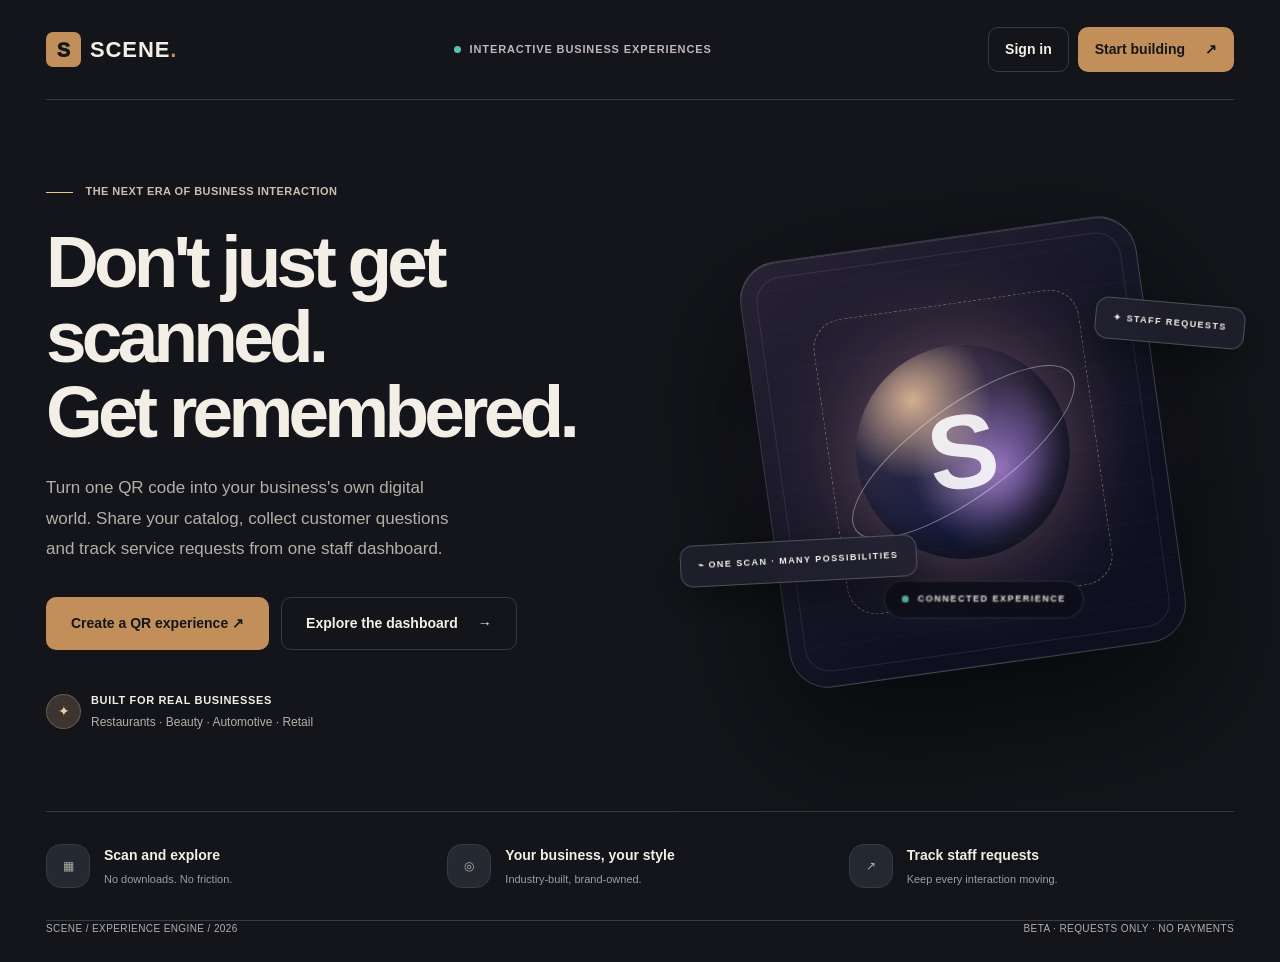
==== commit 4a80a988: "Merge 9cb16b524a0fc57714a23a4c88c14fcf93d4bc51 into da8efff52828e517f330d9c1bc9e1a41367cd7a4" ====
--- a/static/index.html
+++ b/static/index.html
@@ -5,18 +5,18 @@
 <title>SCENE — Every scan, an experience.</title>
 <link rel="stylesheet" href="/static/style.css"><link rel="stylesheet" href="/static/signage.css">
 <script src="/static/app.js" defer></script>
-</head><body><a href="#landingMain" class="skip-link">Skip to content</a>
+</head><body>
 <div class="ambient" aria-hidden="true"></div>
 <div class="intro" id="intro"><div class="intro-center"><div class="intro-icon">S<span class="orbit"></span></div><div class="intro-word">SCENE<span class="dotcap">.</span></div><p>EVERY SCAN, AN EXPERIENCE</p></div><button class="intro-skip" id="introSkip">Skip intro ↗</button></div>
 <div class="toast-stack" id="toasts" aria-live="polite"></div>
 <section class="landing" id="landing">
  <header class="landing-nav container"><a href="#" class="wordmark" aria-label="SCENE home"><span class="brand-mark">S</span>SCENE<span class="dotcap">.</span></a><div class="nav-middle"><span class="nav-status"><span class="signal"></span> INTERACTIVE BUSINESS EXPERIENCES</span></div><div class="nav-cta"><button class="btn btn-ghost" id="openSignIn">Sign in</button><button class="btn btn-primary" id="openSignUp">Start building <span>↗</span></button></div></header>
- <main id="landingMain" tabindex="-1"><div class="container land-hero"><div class="land-copy"><p class="micro"><span class="thin-line"></span> A little more connection. A lot less waiting.</p><h1>One scan.<br>A better<br>next step.</h1><p class="hero-desc">A table, a counter, a service bay. Turn any spot into a simple way to explore, ask and get help. Your team gets a clear ticket. Your guest stays in the loop.</p><div class="hero-cta"><button class="btn btn-primary btn-big" id="launchTrio">See the guest experience <span>↗</span></button><button class="btn btn-glass btn-big" id="launchDashboard">Open your workspace <span>→</span></button></div><div class="hero-foot"><div class="mini-avatar">✦</div><div><b>BUILT FOR REAL BUSINESSES</b><small>Restaurants · Beauty · Automotive · Retail</small></div></div></div><div class="land-art" aria-label="An example Scene QR table sign"><article class="printed-sign"><div class="printed-sign-top"><span>Your business. Right here.</span><b>SCENE QR</b></div><h2>Table<br>01</h2><p>Settle in. Explore the menu.<br>We'll take it from here.</p><img class="sign-code" width="150" height="150" src="[data-uri]" alt="Example QR code linking to Scene QR"><div class="printed-sign-footer"><span>Scan for a little help.</span><b>↗</b></div></article><p class="sign-caption">An example sign. Your business, your color, your spot.</p></div></div>
-<div class="container landing-bottom"><div class="feature-mini"><span class="feature-icon">▦</span><div><b>Scan and explore</b><span>No downloads. No friction.</span></div></div><div class="feature-mini"><span class="feature-icon">◎</span><div><b>Your business, your style</b><span>Industry-built, brand-owned.</span></div></div><div class="feature-mini"><span class="feature-icon">↗</span><div><b>Track staff requests</b><span>Keep every interaction moving.</span></div></div></div>
+ <main><div class="container land-hero"><div class="land-copy"><p class="micro"><span class="thin-line"></span> THE NEXT ERA OF BUSINESS INTERACTION</p><h1>Don't just get<br><em>scanned.</em><br><span>Get remembered.</span></h1><p class="hero-desc">Turn one QR code into your business's own digital world. Share your catalog, collect customer questions and track service requests from one staff dashboard.</p><div class="hero-cta"><button class="btn btn-primary btn-big" id="launchTrio">Experience the TRIO demo <span>↗</span></button><button class="btn btn-glass btn-big" id="launchDashboard">Explore the dashboard <span>→</span></button></div><div class="hero-foot"><div class="mini-avatar">✦</div><div><b>BUILT FOR REAL BUSINESSES</b><small>Restaurants · Beauty · Automotive · Retail</small></div></div></div><div class="land-art"><div class="art-halo"></div><div class="scan-frame"><div class="scan-corners"></div><div class="floating-orb"><span>S</span></div><div class="scan-lines"><span></span><span></span><span></span></div><div class="scan-verified"><span class="signal"></span> CONNECTED EXPERIENCE</div></div><div class="floating-tag tag-a">✦ STAFF REQUESTS</div><div class="floating-tag tag-b">⌁ ONE SCAN · MANY POSSIBILITIES</div></div></div>
+ <div class="container landing-bottom"><div class="feature-mini"><span class="feature-icon">▦</span><div><b>Scan and explore</b><span>No downloads. No friction.</span></div></div><div class="feature-mini"><span class="feature-icon">◎</span><div><b>Your business, your style</b><span>Industry-built, brand-owned.</span></div></div><div class="feature-mini"><span class="feature-icon">↗</span><div><b>Track staff requests</b><span>Keep every interaction moving.</span></div></div></div>
  </main><footer class="landing-footer container"><span>SCENE / EXPERIENCE ENGINE / 2026</span><span>BETA · REQUESTS ONLY · NO PAYMENTS</span></footer>
 </section>
-<section id="appShell" class="app-shell hidden" aria-label="SCENE business dashboard"><aside class="sidebar" id="sidebar"><div class="sidebar-head"><a href="#" class="wordmark" id="dashLogo"><span class="brand-mark">S</span>SCENE<span class="dotcap">.</span></a><button id="closeMobileMenu" class="mobile-close icon-btn" aria-label="Close menu">✕</button></div><div class="nav-label">WORKSPACE</div><nav class="main-nav" id="mainNav"><button data-screen="requests" class="nav-button"><span>⌁</span> Queue <i id="reqBubble" class="nav-bubble hidden">0</i></button><button data-screen="overview" class="nav-button active"><span>◫</span> Overview</button><button data-screen="catalog" class="nav-button"><span>▤</span> Catalog</button><button data-screen="stations" class="nav-button"><span>▦</span> QR stations</button><button data-screen="analytics" class="nav-button"><span>↗</span> Analytics</button><button data-screen="settings" class="nav-button"><span>⚙</span> Brand</button><button data-screen="team" class="nav-button"><span>♧</span> Team access</button></nav><div class="sidebar-spacer"></div><div class="sidebar-guide"><div class="sidebar-guide-icon">✦</div><b>Your next big upgrade.</b><p>Manage your customer journey from the moment they scan.</p><button class="text-button" id="sidebarPreview">Open guest experience ↗</button></div><button id="signOut" class="logout">↪ &nbsp; Sign out</button></aside><div class="sidebar-curtain hidden" id="sidebarCurtain"></div>
- <div class="workspace"><header class="workspace-header"><div class="workspace-head-left"><button class="mobile-menu icon-btn" id="mobileMenu" aria-label="Open navigation">☰</button><div class="breadcrumb">WORKSPACE <span>/</span> <strong id="crumb">Queue</strong></div></div><div class="header-right"><span class="live-pill"><span class="signal"></span> SYSTEM ACTIVE</span><select id="businessSelect" class="business-switcher" aria-label="Select your business"></select><div class="account-icon" title="Owner dashboard">S</div></div></header><main class="workspace-main" id="workContent"></main><footer class="workspace-footer"><span>SCENE / BUSINESS EXPERIENCE ENGINE</span><span id="footerAccount">Owner workspace</span></footer></div></section>
+<section id="appShell" class="app-shell hidden" aria-label="SCENE business dashboard"><aside class="sidebar" id="sidebar"><div class="sidebar-head"><a href="#" class="wordmark" id="dashLogo"><span class="brand-mark">S</span>SCENE<span class="dotcap">.</span></a><button id="closeMobileMenu" class="mobile-close icon-btn" aria-label="Close menu">✕</button></div><div class="nav-label">WORKSPACE</div><nav class="main-nav" id="mainNav"><button data-screen="overview" class="nav-button active"><span>◫</span> Overview</button><button data-screen="requests" class="nav-button"><span>⌁</span> Request center <i id="reqBubble" class="nav-bubble hidden">0</i></button><button data-screen="catalog" class="nav-button"><span>▤</span> Catalog</button><button data-screen="stations" class="nav-button"><span>▦</span> QR stations</button><button data-screen="analytics" class="nav-button"><span>↗</span> Analytics</button><button data-screen="settings" class="nav-button"><span>⚙</span> Experience studio</button><button data-screen="team" class="nav-button"><span>♧</span> Team access</button></nav><div class="sidebar-spacer"></div><div class="sidebar-guide"><div class="sidebar-guide-icon">✦</div><b>Your next big upgrade.</b><p>Manage your customer journey from the moment they scan.</p><button class="text-button" id="sidebarPreview">Open guest experience ↗</button></div><button id="signOut" class="logout">↪ &nbsp; Sign out</button></aside><div class="sidebar-curtain hidden" id="sidebarCurtain"></div>
+ <div class="workspace"><header class="workspace-header"><div class="workspace-head-left"><button class="mobile-menu icon-btn" id="mobileMenu" aria-label="Open navigation">☰</button><div class="breadcrumb">WORKSPACE <span>/</span> <strong id="crumb">Overview</strong></div></div><div class="header-right"><span class="live-pill"><span class="signal"></span> SYSTEM ACTIVE</span><select id="businessSelect" class="business-switcher" aria-label="Select your business"></select><div class="account-icon" title="Owner dashboard">S</div></div></header><main class="workspace-main" id="workContent"></main><footer class="workspace-footer"><span>SCENE / BUSINESS EXPERIENCE ENGINE</span><span id="footerAccount">Owner workspace</span></footer></div></section>
 <section id="guestShell" class="guest-shell hidden" aria-label="Customer scan experience"><header class="guest-topbar"><a class="wordmark" id="guestBrandLink"><span class="brand-mark">S</span>SCENE<span class="dotcap">.</span></a><span>THE EXPERIENCE / <b id="guestHeaderLabel">TRIO</b></span><button class="btn btn-glass" id="exitGuest">✕ Close preview</button></header><div class="guest-shell-inner"><aside class="guest-narrative"><div class="micro"><span class="thin-line"></span> CUSTOMER EXPERIENCE</div><h2>Welcome to<br><em>your moment.</em></h2><p>A customer opens this experience instantly after scanning a real station QR code. Every industry gets a tailored journey — not another boring link tree.</p><div class="guest-step"><span>01</span> Scan a station QR code</div><div class="guest-step"><span>02</span> Browse, explore and request</div><div class="guest-step"><span>03</span> Staff receives it in their dashboard</div><button id="staffFromGuest" class="btn btn-primary guest-staff-btn">See requests in dashboard ↗</button><div class="guest-disclaimer">Preview requests are real inside this demo system. Items shown are examples; no payments or confirmed orders are processed.</div></aside><div class="phone-frame"><div class="phone-edge"><div class="phone-top"><span>9:41</span><div class="camera-pill"></div><span>••• 100%</span></div><div class="phone-content" id="phoneContent"><div class="loading-phone">Loading your experience…</div></div><div class="phone-home"></div></div></div></div></section>
-<div class="modal-backdrop hidden" id="authModal"><div class="auth-card" role="dialog" aria-modal="true" aria-labelledby="authTitle"><button class="modal-x" id="authClose" aria-label="Close">✕</button><div class="auth-logo"><span class="brand-mark">S</span><span>SCENE<span class="dotcap">.</span></span></div><div class="eyebrow" id="authEyebrow">OWNER ACCESS</div><h2 id="authTitle">Welcome back.</h2><p class="auth-description" id="authDesc">Get back to building unforgettable experiences.</p><form id="authForm"><div id="signupExtras" class="hidden"><label>BUSINESS NAME<input id="authBusiness" name="business" autocomplete="organization" placeholder="e.g. TRIO Social Club" minlength="2" maxlength="80"></label><label>BUSINESS TYPE<select id="authIndustry" name="industry"><option value="restaurant">Restaurant / Hospitality</option><option value="barber">Barber / Beauty</option><option value="auto">Automotive Services</option><option value="retail">Retail / Shops</option></select></label></div><label>EMAIL<input id="authEmail" name="email" type="email" autocomplete="email" required placeholder="you@business.com"></label><label>PASSWORD<input id="authPassword" name="password" type="password" minlength="12" required placeholder="At least 12 characters" autocomplete="current-password"></label><div id="authError" class="auth-error hidden"></div><button type="submit" id="authSubmit" class="btn btn-primary btn-block">Sign in ↗</button></form><a class="switch-auth" href="/auth/confirm?recover=1">Forgot your password?</a><button class="switch-auth" id="switchAuth">New here? Create your business account</button><div class="demo-auth hidden"><span>OR EXPLORE SAFELY</span><button id="demoSignIn" class="btn btn-glass btn-block">⚡ Open the seeded demo dashboard</button><small>Local demo account with fictional businesses and sample menus. Do not enter real customer data.</small></div></div></div>
+<div class="modal-backdrop hidden" id="authModal"><div class="auth-card" role="dialog" aria-modal="true" aria-labelledby="authTitle"><button class="modal-x" id="authClose" aria-label="Close">✕</button><div class="auth-logo"><span class="brand-mark">S</span><span>SCENE<span class="dotcap">.</span></span></div><div class="eyebrow" id="authEyebrow">OWNER ACCESS</div><h2 id="authTitle">Welcome back.</h2><p class="auth-description" id="authDesc">Get back to building unforgettable experiences.</p><form id="authForm"><div id="signupExtras" class="hidden"><label>BUSINESS NAME<input id="authBusiness" name="business" autocomplete="organization" placeholder="e.g. TRIO Social Club" minlength="2" maxlength="80"></label><label>BUSINESS TYPE<select id="authIndustry" name="industry"><option value="restaurant">Restaurant / Hospitality</option><option value="barber">Barber / Beauty</option><option value="auto">Automotive Services</option><option value="retail">Retail / Shops</option></select></label></div><label>EMAIL<input id="authEmail" name="email" type="email" autocomplete="email" required placeholder="you@business.com"></label><label>PASSWORD<input id="authPassword" name="password" type="password" minlength="10" required placeholder="At least 10 characters" autocomplete="current-password"></label><div id="authError" class="auth-error hidden"></div><button type="submit" id="authSubmit" class="btn btn-primary btn-block">Sign in ↗</button></form><a class="switch-auth" href="/auth/confirm?recover=1">Forgot your password?</a><button class="switch-auth" id="switchAuth">New here? Create your business account</button><div class="demo-auth hidden"><span>OR EXPLORE SAFELY</span><button id="demoSignIn" class="btn btn-glass btn-block">⚡ Open the seeded demo dashboard</button><small>Local demo account with fictional businesses and sample menus. Do not enter real customer data.</small></div></div></div>
 </body></html>
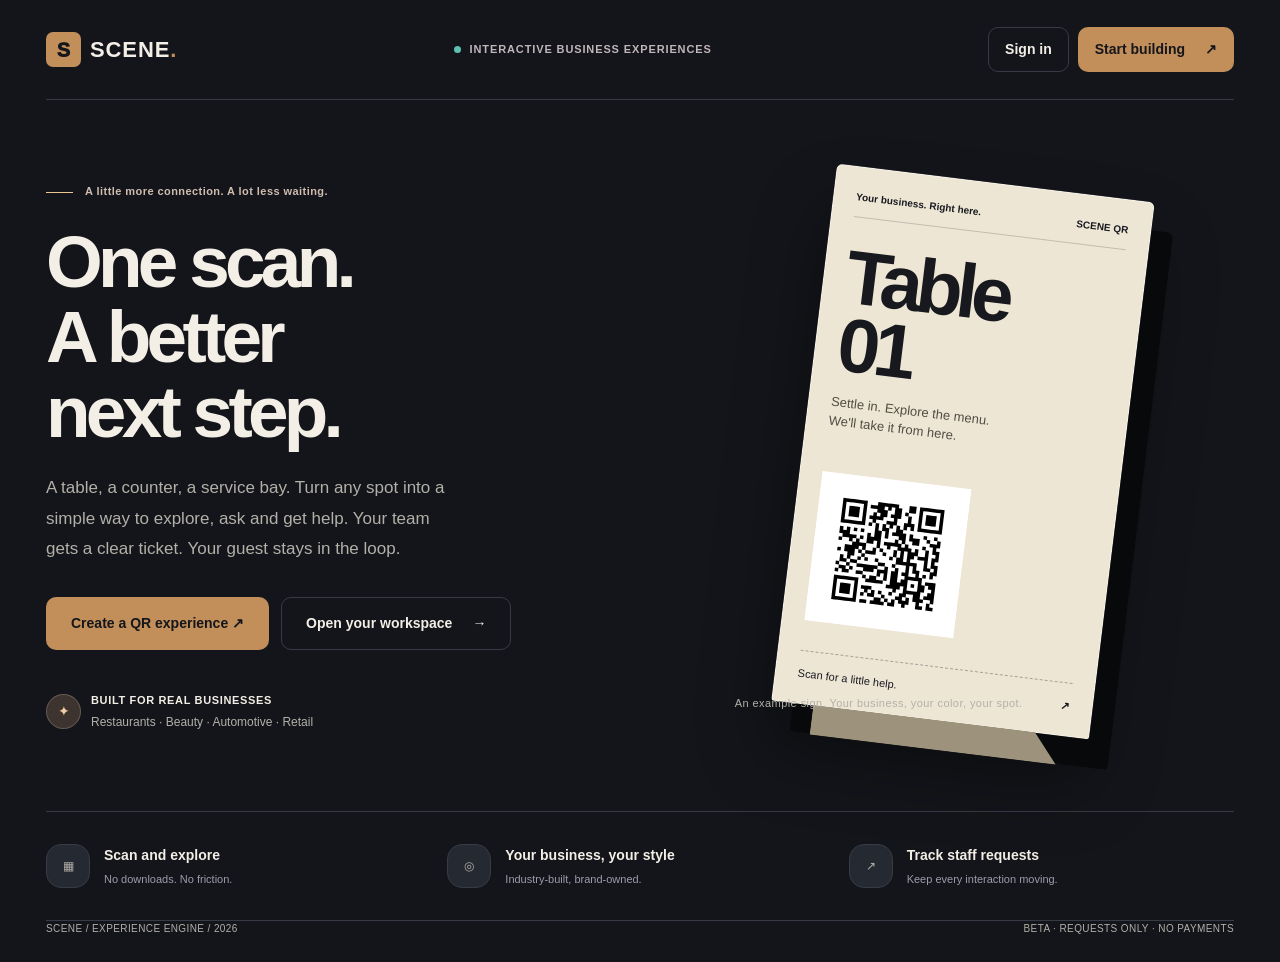
==== commit ba293584: "Merge 1516840f9eecfd9fc0867eb7659613c8dbdf2b01 into 9cb16b524a0fc57714a23a4c88c14fcf93d4bc51" ====
--- a/static/index.html
+++ b/static/index.html
@@ -5,18 +5,18 @@
 <title>SCENE — Every scan, an experience.</title>
 <link rel="stylesheet" href="/static/style.css"><link rel="stylesheet" href="/static/signage.css">
 <script src="/static/app.js" defer></script>
-</head><body>
+</head><body><a href="#landingMain" class="skip-link">Skip to content</a>
 <div class="ambient" aria-hidden="true"></div>
 <div class="intro" id="intro"><div class="intro-center"><div class="intro-icon">S<span class="orbit"></span></div><div class="intro-word">SCENE<span class="dotcap">.</span></div><p>EVERY SCAN, AN EXPERIENCE</p></div><button class="intro-skip" id="introSkip">Skip intro ↗</button></div>
 <div class="toast-stack" id="toasts" aria-live="polite"></div>
 <section class="landing" id="landing">
  <header class="landing-nav container"><a href="#" class="wordmark" aria-label="SCENE home"><span class="brand-mark">S</span>SCENE<span class="dotcap">.</span></a><div class="nav-middle"><span class="nav-status"><span class="signal"></span> INTERACTIVE BUSINESS EXPERIENCES</span></div><div class="nav-cta"><button class="btn btn-ghost" id="openSignIn">Sign in</button><button class="btn btn-primary" id="openSignUp">Start building <span>↗</span></button></div></header>
- <main><div class="container land-hero"><div class="land-copy"><p class="micro"><span class="thin-line"></span> THE NEXT ERA OF BUSINESS INTERACTION</p><h1>Don't just get<br><em>scanned.</em><br><span>Get remembered.</span></h1><p class="hero-desc">Turn one QR code into your business's own digital world. Share your catalog, collect customer questions and track service requests from one staff dashboard.</p><div class="hero-cta"><button class="btn btn-primary btn-big" id="launchTrio">Experience the TRIO demo <span>↗</span></button><button class="btn btn-glass btn-big" id="launchDashboard">Explore the dashboard <span>→</span></button></div><div class="hero-foot"><div class="mini-avatar">✦</div><div><b>BUILT FOR REAL BUSINESSES</b><small>Restaurants · Beauty · Automotive · Retail</small></div></div></div><div class="land-art"><div class="art-halo"></div><div class="scan-frame"><div class="scan-corners"></div><div class="floating-orb"><span>S</span></div><div class="scan-lines"><span></span><span></span><span></span></div><div class="scan-verified"><span class="signal"></span> CONNECTED EXPERIENCE</div></div><div class="floating-tag tag-a">✦ STAFF REQUESTS</div><div class="floating-tag tag-b">⌁ ONE SCAN · MANY POSSIBILITIES</div></div></div>
- <div class="container landing-bottom"><div class="feature-mini"><span class="feature-icon">▦</span><div><b>Scan and explore</b><span>No downloads. No friction.</span></div></div><div class="feature-mini"><span class="feature-icon">◎</span><div><b>Your business, your style</b><span>Industry-built, brand-owned.</span></div></div><div class="feature-mini"><span class="feature-icon">↗</span><div><b>Track staff requests</b><span>Keep every interaction moving.</span></div></div></div>
+ <main id="landingMain" tabindex="-1"><div class="container land-hero"><div class="land-copy"><p class="micro"><span class="thin-line"></span> A little more connection. A lot less waiting.</p><h1>One scan.<br>A better<br>next step.</h1><p class="hero-desc">A table, a counter, a service bay. Turn any spot into a simple way to explore, ask and get help. Your team gets a clear ticket. Your guest stays in the loop.</p><div class="hero-cta"><button class="btn btn-primary btn-big" id="launchTrio">See the guest experience <span>↗</span></button><button class="btn btn-glass btn-big" id="launchDashboard">Open your workspace <span>→</span></button></div><div class="hero-foot"><div class="mini-avatar">✦</div><div><b>BUILT FOR REAL BUSINESSES</b><small>Restaurants · Beauty · Automotive · Retail</small></div></div></div><div class="land-art" aria-label="An example Scene QR table sign"><article class="printed-sign"><div class="printed-sign-top"><span>Your business. Right here.</span><b>SCENE QR</b></div><h2>Table<br>01</h2><p>Settle in. Explore the menu.<br>We'll take it from here.</p><img class="sign-code" width="150" height="150" src="[data-uri]" alt="Example QR code linking to Scene QR"><div class="printed-sign-footer"><span>Scan for a little help.</span><b>↗</b></div></article><p class="sign-caption">An example sign. Your business, your color, your spot.</p></div></div>
+<div class="container landing-bottom"><div class="feature-mini"><span class="feature-icon">▦</span><div><b>Scan and explore</b><span>No downloads. No friction.</span></div></div><div class="feature-mini"><span class="feature-icon">◎</span><div><b>Your business, your style</b><span>Industry-built, brand-owned.</span></div></div><div class="feature-mini"><span class="feature-icon">↗</span><div><b>Track staff requests</b><span>Keep every interaction moving.</span></div></div></div>
  </main><footer class="landing-footer container"><span>SCENE / EXPERIENCE ENGINE / 2026</span><span>BETA · REQUESTS ONLY · NO PAYMENTS</span></footer>
 </section>
 <section id="appShell" class="app-shell hidden" aria-label="SCENE business dashboard"><aside class="sidebar" id="sidebar"><div class="sidebar-head"><a href="#" class="wordmark" id="dashLogo"><span class="brand-mark">S</span>SCENE<span class="dotcap">.</span></a><button id="closeMobileMenu" class="mobile-close icon-btn" aria-label="Close menu">✕</button></div><div class="nav-label">WORKSPACE</div><nav class="main-nav" id="mainNav"><button data-screen="overview" class="nav-button active"><span>◫</span> Overview</button><button data-screen="requests" class="nav-button"><span>⌁</span> Request center <i id="reqBubble" class="nav-bubble hidden">0</i></button><button data-screen="catalog" class="nav-button"><span>▤</span> Catalog</button><button data-screen="stations" class="nav-button"><span>▦</span> QR stations</button><button data-screen="analytics" class="nav-button"><span>↗</span> Analytics</button><button data-screen="settings" class="nav-button"><span>⚙</span> Experience studio</button><button data-screen="team" class="nav-button"><span>♧</span> Team access</button></nav><div class="sidebar-spacer"></div><div class="sidebar-guide"><div class="sidebar-guide-icon">✦</div><b>Your next big upgrade.</b><p>Manage your customer journey from the moment they scan.</p><button class="text-button" id="sidebarPreview">Open guest experience ↗</button></div><button id="signOut" class="logout">↪ &nbsp; Sign out</button></aside><div class="sidebar-curtain hidden" id="sidebarCurtain"></div>
  <div class="workspace"><header class="workspace-header"><div class="workspace-head-left"><button class="mobile-menu icon-btn" id="mobileMenu" aria-label="Open navigation">☰</button><div class="breadcrumb">WORKSPACE <span>/</span> <strong id="crumb">Overview</strong></div></div><div class="header-right"><span class="live-pill"><span class="signal"></span> SYSTEM ACTIVE</span><select id="businessSelect" class="business-switcher" aria-label="Select your business"></select><div class="account-icon" title="Owner dashboard">S</div></div></header><main class="workspace-main" id="workContent"></main><footer class="workspace-footer"><span>SCENE / BUSINESS EXPERIENCE ENGINE</span><span id="footerAccount">Owner workspace</span></footer></div></section>
 <section id="guestShell" class="guest-shell hidden" aria-label="Customer scan experience"><header class="guest-topbar"><a class="wordmark" id="guestBrandLink"><span class="brand-mark">S</span>SCENE<span class="dotcap">.</span></a><span>THE EXPERIENCE / <b id="guestHeaderLabel">TRIO</b></span><button class="btn btn-glass" id="exitGuest">✕ Close preview</button></header><div class="guest-shell-inner"><aside class="guest-narrative"><div class="micro"><span class="thin-line"></span> CUSTOMER EXPERIENCE</div><h2>Welcome to<br><em>your moment.</em></h2><p>A customer opens this experience instantly after scanning a real station QR code. Every industry gets a tailored journey — not another boring link tree.</p><div class="guest-step"><span>01</span> Scan a station QR code</div><div class="guest-step"><span>02</span> Browse, explore and request</div><div class="guest-step"><span>03</span> Staff receives it in their dashboard</div><button id="staffFromGuest" class="btn btn-primary guest-staff-btn">See requests in dashboard ↗</button><div class="guest-disclaimer">Preview requests are real inside this demo system. Items shown are examples; no payments or confirmed orders are processed.</div></aside><div class="phone-frame"><div class="phone-edge"><div class="phone-top"><span>9:41</span><div class="camera-pill"></div><span>••• 100%</span></div><div class="phone-content" id="phoneContent"><div class="loading-phone">Loading your experience…</div></div><div class="phone-home"></div></div></div></div></section>
-<div class="modal-backdrop hidden" id="authModal"><div class="auth-card" role="dialog" aria-modal="true" aria-labelledby="authTitle"><button class="modal-x" id="authClose" aria-label="Close">✕</button><div class="auth-logo"><span class="brand-mark">S</span><span>SCENE<span class="dotcap">.</span></span></div><div class="eyebrow" id="authEyebrow">OWNER ACCESS</div><h2 id="authTitle">Welcome back.</h2><p class="auth-description" id="authDesc">Get back to building unforgettable experiences.</p><form id="authForm"><div id="signupExtras" class="hidden"><label>BUSINESS NAME<input id="authBusiness" name="business" autocomplete="organization" placeholder="e.g. TRIO Social Club" minlength="2" maxlength="80"></label><label>BUSINESS TYPE<select id="authIndustry" name="industry"><option value="restaurant">Restaurant / Hospitality</option><option value="barber">Barber / Beauty</option><option value="auto">Automotive Services</option><option value="retail">Retail / Shops</option></select></label></div><label>EMAIL<input id="authEmail" name="email" type="email" autocomplete="email" required placeholder="you@business.com"></label><label>PASSWORD<input id="authPassword" name="password" type="password" minlength="10" required placeholder="At least 10 characters" autocomplete="current-password"></label><div id="authError" class="auth-error hidden"></div><button type="submit" id="authSubmit" class="btn btn-primary btn-block">Sign in ↗</button></form><a class="switch-auth" href="/auth/confirm?recover=1">Forgot your password?</a><button class="switch-auth" id="switchAuth">New here? Create your business account</button><div class="demo-auth hidden"><span>OR EXPLORE SAFELY</span><button id="demoSignIn" class="btn btn-glass btn-block">⚡ Open the seeded demo dashboard</button><small>Local demo account with fictional businesses and sample menus. Do not enter real customer data.</small></div></div></div>
+<div class="modal-backdrop hidden" id="authModal"><div class="auth-card" role="dialog" aria-modal="true" aria-labelledby="authTitle"><button class="modal-x" id="authClose" aria-label="Close">✕</button><div class="auth-logo"><span class="brand-mark">S</span><span>SCENE<span class="dotcap">.</span></span></div><div class="eyebrow" id="authEyebrow">OWNER ACCESS</div><h2 id="authTitle">Welcome back.</h2><p class="auth-description" id="authDesc">Get back to building unforgettable experiences.</p><form id="authForm"><div id="signupExtras" class="hidden"><label>BUSINESS NAME<input id="authBusiness" name="business" autocomplete="organization" placeholder="e.g. TRIO Social Club" minlength="2" maxlength="80"></label><label>BUSINESS TYPE<select id="authIndustry" name="industry"><option value="restaurant">Restaurant / Hospitality</option><option value="barber">Barber / Beauty</option><option value="auto">Automotive Services</option><option value="retail">Retail / Shops</option></select></label></div><label>EMAIL<input id="authEmail" name="email" type="email" autocomplete="email" required placeholder="you@business.com"></label><label>PASSWORD<input id="authPassword" name="password" type="password" minlength="12" required placeholder="At least 12 characters" autocomplete="current-password"></label><div id="authError" class="auth-error hidden"></div><button type="submit" id="authSubmit" class="btn btn-primary btn-block">Sign in ↗</button></form><a class="switch-auth" href="/auth/confirm?recover=1">Forgot your password?</a><button class="switch-auth" id="switchAuth">New here? Create your business account</button><div class="demo-auth hidden"><span>OR EXPLORE SAFELY</span><button id="demoSignIn" class="btn btn-glass btn-block">⚡ Open the seeded demo dashboard</button><small>Local demo account with fictional businesses and sample menus. Do not enter real customer data.</small></div></div></div>
 </body></html>
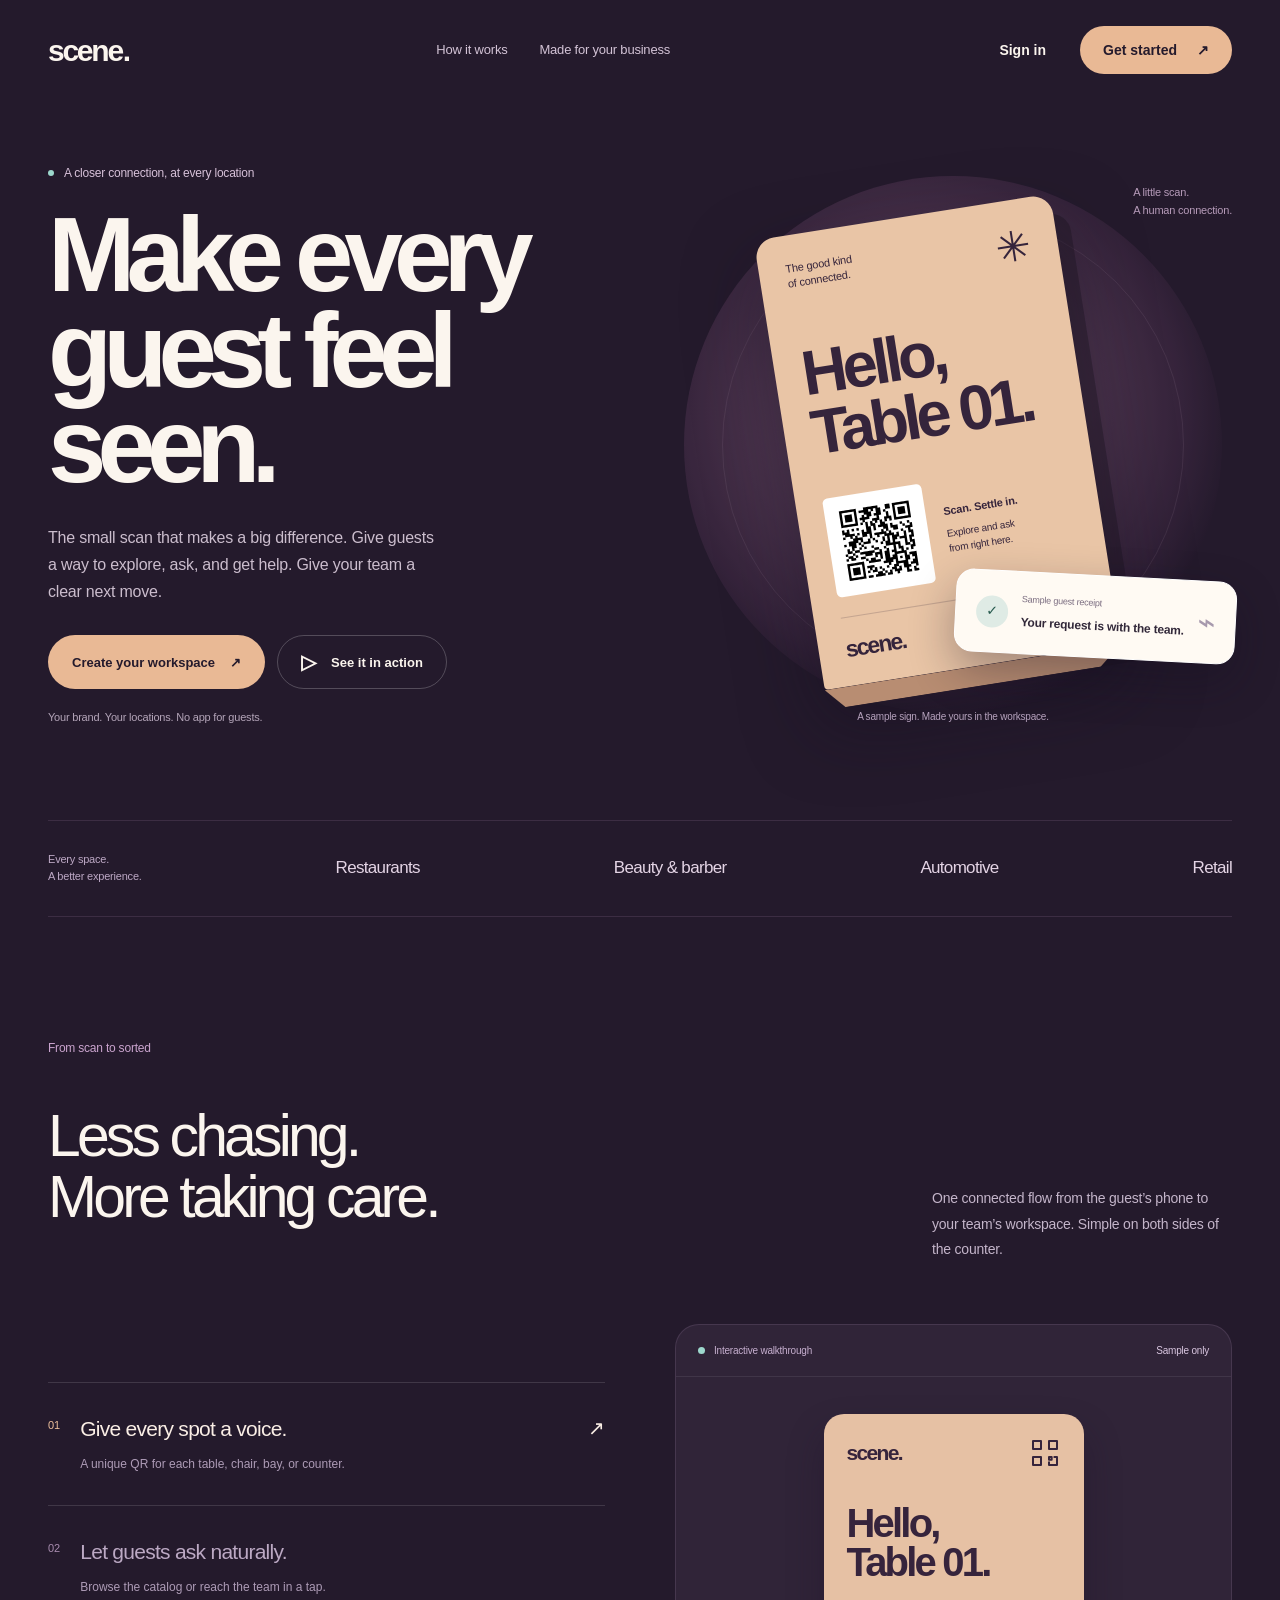
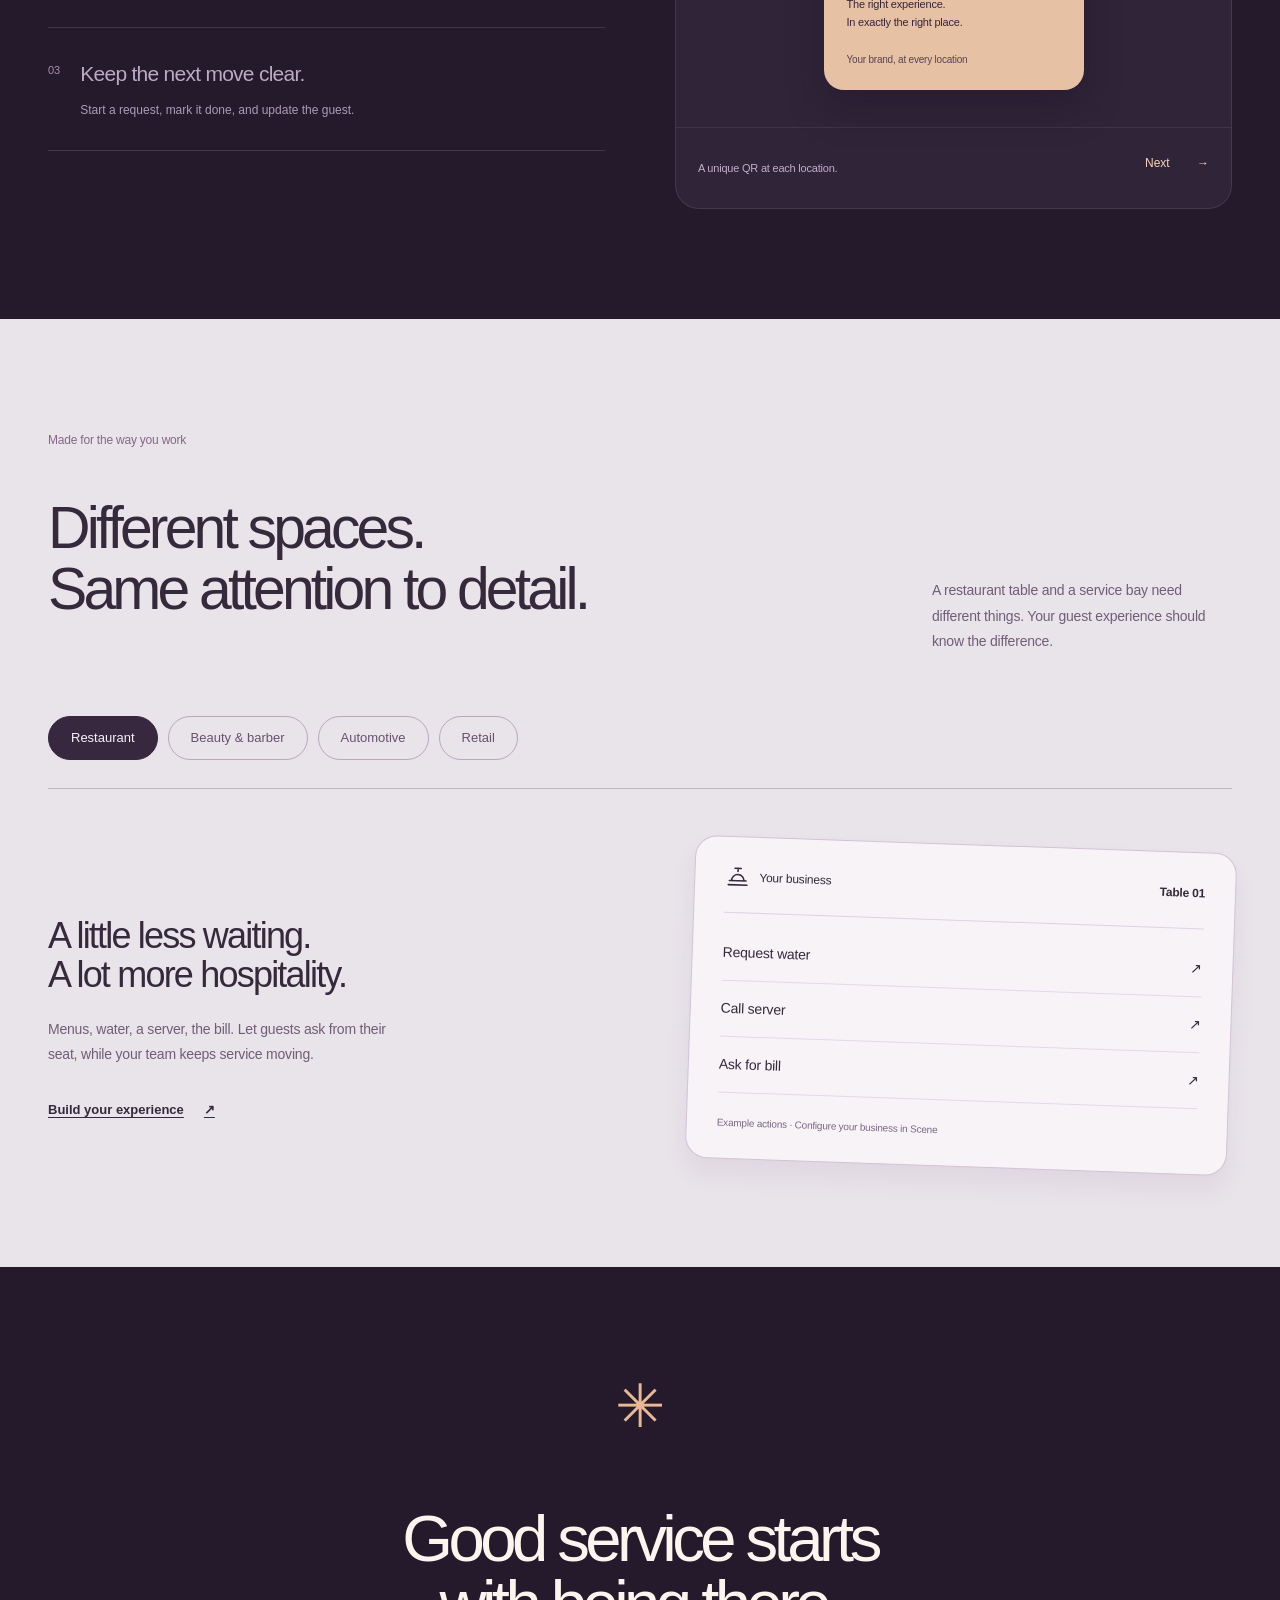
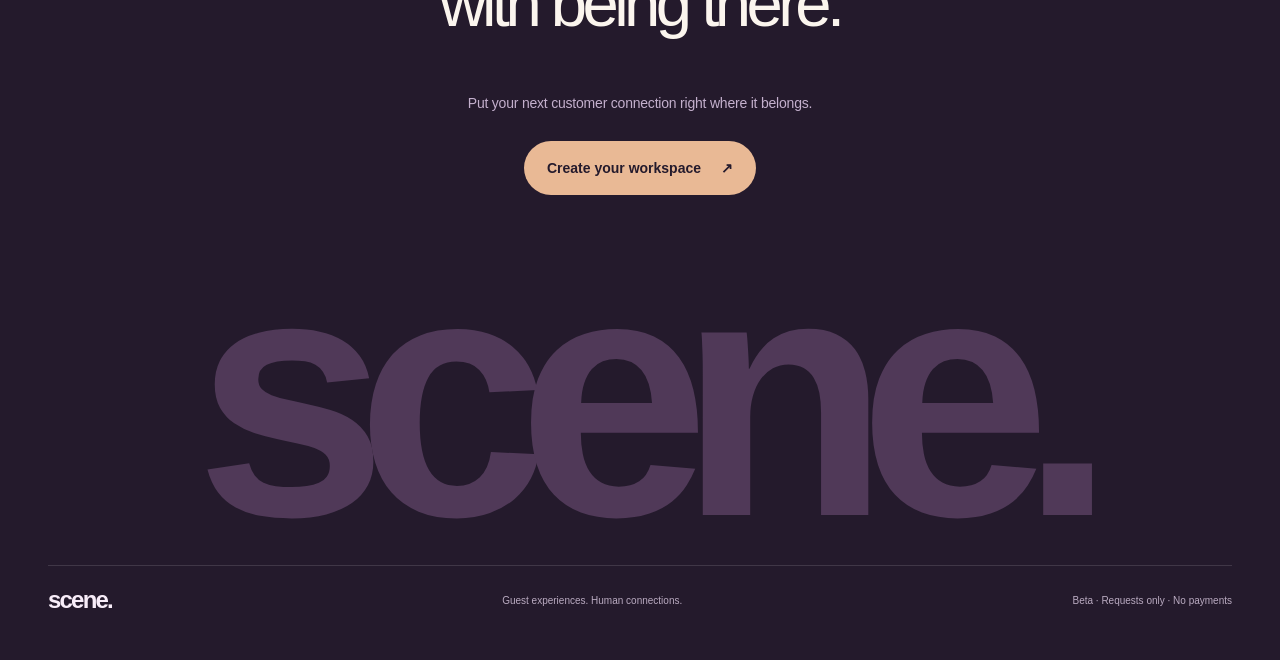
==== commit 732952ce: "Redesign Scene QR product, guest and staff experiences" ====
--- a/static/index.html
+++ b/static/index.html
@@ -1,22 +1,39 @@
 <!DOCTYPE html>
 <html lang="en"><head>
 <meta charset="UTF-8"><meta name="viewport" content="width=device-width,initial-scale=1,viewport-fit=cover">
-<meta name="theme-color" content="#0b0b13"><meta name="description" content="SCENE turns everyday QR scans into unforgettable customer experiences.">
-<title>SCENE — Every scan, an experience.</title>
-<link rel="stylesheet" href="/static/style.css"><link rel="stylesheet" href="/static/signage.css">
-<script src="/static/app.js" defer></script>
+<meta name="theme-color" content="#241a2c"><meta name="description" content="SCENE turns everyday QR scans into unforgettable customer experiences.">
+<title>Scene QR — Make every guest feel seen.</title>
+<link rel="stylesheet" href="/static/style.css"><link rel="stylesheet" href="/static/signage.css"><link rel="stylesheet" href="/static/studio.css">
+<script src="/static/app.js" defer></script><script src="/static/studio.js" defer></script>
 </head><body><a href="#landingMain" class="skip-link">Skip to content</a>
 <div class="ambient" aria-hidden="true"></div>
 <div class="intro" id="intro"><div class="intro-center"><div class="intro-icon">S<span class="orbit"></span></div><div class="intro-word">SCENE<span class="dotcap">.</span></div><p>EVERY SCAN, AN EXPERIENCE</p></div><button class="intro-skip" id="introSkip">Skip intro ↗</button></div>
 <div class="toast-stack" id="toasts" aria-live="polite"></div>
 <section class="landing" id="landing">
- <header class="landing-nav container"><a href="#" class="wordmark" aria-label="SCENE home"><span class="brand-mark">S</span>SCENE<span class="dotcap">.</span></a><div class="nav-middle"><span class="nav-status"><span class="signal"></span> INTERACTIVE BUSINESS EXPERIENCES</span></div><div class="nav-cta"><button class="btn btn-ghost" id="openSignIn">Sign in</button><button class="btn btn-primary" id="openSignUp">Start building <span>↗</span></button></div></header>
- <main id="landingMain" tabindex="-1"><div class="container land-hero"><div class="land-copy"><p class="micro"><span class="thin-line"></span> A little more connection. A lot less waiting.</p><h1>One scan.<br>A better<br>next step.</h1><p class="hero-desc">A table, a counter, a service bay. Turn any spot into a simple way to explore, ask and get help. Your team gets a clear ticket. Your guest stays in the loop.</p><div class="hero-cta"><button class="btn btn-primary btn-big" id="launchTrio">See the guest experience <span>↗</span></button><button class="btn btn-glass btn-big" id="launchDashboard">Open your workspace <span>→</span></button></div><div class="hero-foot"><div class="mini-avatar">✦</div><div><b>BUILT FOR REAL BUSINESSES</b><small>Restaurants · Beauty · Automotive · Retail</small></div></div></div><div class="land-art" aria-label="An example Scene QR table sign"><article class="printed-sign"><div class="printed-sign-top"><span>Your business. Right here.</span><b>SCENE QR</b></div><h2>Table<br>01</h2><p>Settle in. Explore the menu.<br>We'll take it from here.</p><img class="sign-code" width="150" height="150" src="[data-uri]" alt="Example QR code linking to Scene QR"><div class="printed-sign-footer"><span>Scan for a little help.</span><b>↗</b></div></article><p class="sign-caption">An example sign. Your business, your color, your spot.</p></div></div>
-<div class="container landing-bottom"><div class="feature-mini"><span class="feature-icon">▦</span><div><b>Scan and explore</b><span>No downloads. No friction.</span></div></div><div class="feature-mini"><span class="feature-icon">◎</span><div><b>Your business, your style</b><span>Industry-built, brand-owned.</span></div></div><div class="feature-mini"><span class="feature-icon">↗</span><div><b>Track staff requests</b><span>Keep every interaction moving.</span></div></div></div>
- </main><footer class="landing-footer container"><span>SCENE / EXPERIENCE ENGINE / 2026</span><span>BETA · REQUESTS ONLY · NO PAYMENTS</span></footer>
+<header class="landing-nav container"><a href="#" class="wordmark" aria-label="Scene home"><span class="brand-mark">S</span>scene<span class="dotcap">.</span></a><nav class="nav-middle" aria-label="Explore Scene"><a href="#how-it-works">How it works</a><a href="#made-for">Made for your business</a></nav><div class="nav-cta"><button class="btn btn-ghost" id="openSignIn">Sign in</button><button class="btn btn-primary" id="openSignUp">Get started <span aria-hidden="true">↗</span></button></div></header>
+<main id="landingMain" tabindex="-1">
+ <section class="container land-hero" aria-labelledby="hero-title">
+  <div class="land-copy"><div class="release-note"><span class="signal"></span> A closer connection, at every location</div><h1 id="hero-title">Make every<br>guest feel<br>seen.</h1><p class="hero-desc">The small scan that makes a big difference. Give guests a way to explore, ask, and get help. Give your team a clear next move.</p><div class="hero-cta"><button class="btn btn-primary btn-big" id="launchDashboard">Create your workspace <span aria-hidden="true">↗</span></button><button class="btn btn-glass btn-big" id="launchTrio"><span class="play-icon" aria-hidden="true">▷</span> See it in action</button></div><p class="hero-detail">Your brand. Your locations. No app for guests.</p></div>
+  <div class="product-scene" aria-label="Illustration of a QR sign and a guest request, using sample content">
+   <div class="scene-orbit" aria-hidden="true"></div><div class="scene-coordinate" aria-hidden="true">A little scan.<br>A human connection.</div>
+   <article class="scene-sign"><div class="scene-sign-head"><span>The good kind<br>of connected.</span><span class="tiny-symbol" aria-hidden="true">✳</span></div><div class="scene-sign-title">Hello,<br>Table 01.</div><div class="scene-sign-bottom"><img src="[data-uri]" width="110" height="110" alt="Sample QR code linking to the Scene homepage"><div><b>Scan. Settle in.</b><span>Explore and ask<br>from right here.</span></div></div><span class="sign-wordmark">scene.</span></article>
+   <div class="floating-receipt"><span class="receipt-symbol" aria-hidden="true">✓</span><div><small>Sample guest receipt</small><b>Your request is with the team.</b></div><span class="receipt-wave" aria-hidden="true">⌁</span></div>
+   <span class="scene-footnote">A sample sign. Made yours in the workspace.</span>
+  </div>
+ </section>
+ <div class="industry-ribbon container"><span>Every space.<br>A better experience.</span><div>Restaurants</div><div>Beauty &amp; barber</div><div>Automotive</div><div>Retail</div></div>
+ <section class="connection-section container" id="how-it-works" aria-labelledby="connection-title">
+  <div class="section-intro"><div><p class="section-kicker">From scan to sorted</p><h2 id="connection-title">Less chasing.<br>More taking care.</h2></div><p>One connected flow from the guest’s phone to your team’s workspace. Simple on both sides of the counter.</p></div>
+  <div class="tour-layout"><div class="tour-steps" role="group" aria-label="Product walkthrough"><button class="tour-step active" data-tour-step="0" aria-pressed="true"><span class="step-index">01</span><span><b>Give every spot a voice.</b><small>A unique QR for each table, chair, bay, or counter.</small></span><span aria-hidden="true">↗</span></button><button class="tour-step" data-tour-step="1" aria-pressed="false"><span class="step-index">02</span><span><b>Let guests ask naturally.</b><small>Browse the catalog or reach the team in a tap.</small></span><span aria-hidden="true">↗</span></button><button class="tour-step" data-tour-step="2" aria-pressed="false"><span class="step-index">03</span><span><b>Keep the next move clear.</b><small>Start a request, mark it done, and update the guest.</small></span><span aria-hidden="true">↗</span></button></div>
+  <div class="tour-stage"><div class="tour-stage-bar"><span class="signal"></span><span>Interactive walkthrough</span><span>Sample only</span></div><div class="tour-screen" id="tourScreen" aria-live="polite"></div><div class="tour-stage-footer"><span id="tourCaption">A unique QR at each location.</span><button id="tourNext" class="tour-next" aria-label="Next walkthrough step">Next <span aria-hidden="true">→</span></button></div></div></div>
+ </section>
+ <section class="business-section" id="made-for" aria-labelledby="business-title"><div class="container"><div class="section-intro"><div><p class="section-kicker">Made for the way you work</p><h2 id="business-title">Different spaces.<br>Same attention to detail.</h2></div><p>A restaurant table and a service bay need different things. Your guest experience should know the difference.</p></div><div class="business-tabs" role="group" aria-label="Business experience examples"><button data-industry="restaurant" aria-pressed="true" class="active">Restaurant</button><button data-industry="barber" aria-pressed="false">Beauty &amp; barber</button><button data-industry="auto" aria-pressed="false">Automotive</button><button data-industry="retail" aria-pressed="false">Retail</button></div><div class="industry-showcase" id="industryShowcase" aria-live="polite"></div></div></section>
+ <section class="closing-section container"><div class="closing-symbol" aria-hidden="true">✳</div><h2>Good service starts<br>with being there.</h2><p>Put your next customer connection right where it belongs.</p><button class="btn btn-primary btn-big" data-create-workspace>Create your workspace <span aria-hidden="true">↗</span></button><span class="closing-brand" aria-hidden="true">scene.</span></section>
+</main><footer class="landing-footer container"><a href="#" class="wordmark" aria-label="Scene home">scene.</a><span>Guest experiences. Human connections.</span><span>Beta · Requests only · No payments</span></footer>
+
 </section>
-<section id="appShell" class="app-shell hidden" aria-label="SCENE business dashboard"><aside class="sidebar" id="sidebar"><div class="sidebar-head"><a href="#" class="wordmark" id="dashLogo"><span class="brand-mark">S</span>SCENE<span class="dotcap">.</span></a><button id="closeMobileMenu" class="mobile-close icon-btn" aria-label="Close menu">✕</button></div><div class="nav-label">WORKSPACE</div><nav class="main-nav" id="mainNav"><button data-screen="overview" class="nav-button active"><span>◫</span> Overview</button><button data-screen="requests" class="nav-button"><span>⌁</span> Request center <i id="reqBubble" class="nav-bubble hidden">0</i></button><button data-screen="catalog" class="nav-button"><span>▤</span> Catalog</button><button data-screen="stations" class="nav-button"><span>▦</span> QR stations</button><button data-screen="analytics" class="nav-button"><span>↗</span> Analytics</button><button data-screen="settings" class="nav-button"><span>⚙</span> Experience studio</button><button data-screen="team" class="nav-button"><span>♧</span> Team access</button></nav><div class="sidebar-spacer"></div><div class="sidebar-guide"><div class="sidebar-guide-icon">✦</div><b>Your next big upgrade.</b><p>Manage your customer journey from the moment they scan.</p><button class="text-button" id="sidebarPreview">Open guest experience ↗</button></div><button id="signOut" class="logout">↪ &nbsp; Sign out</button></aside><div class="sidebar-curtain hidden" id="sidebarCurtain"></div>
- <div class="workspace"><header class="workspace-header"><div class="workspace-head-left"><button class="mobile-menu icon-btn" id="mobileMenu" aria-label="Open navigation">☰</button><div class="breadcrumb">WORKSPACE <span>/</span> <strong id="crumb">Overview</strong></div></div><div class="header-right"><span class="live-pill"><span class="signal"></span> SYSTEM ACTIVE</span><select id="businessSelect" class="business-switcher" aria-label="Select your business"></select><div class="account-icon" title="Owner dashboard">S</div></div></header><main class="workspace-main" id="workContent"></main><footer class="workspace-footer"><span>SCENE / BUSINESS EXPERIENCE ENGINE</span><span id="footerAccount">Owner workspace</span></footer></div></section>
-<section id="guestShell" class="guest-shell hidden" aria-label="Customer scan experience"><header class="guest-topbar"><a class="wordmark" id="guestBrandLink"><span class="brand-mark">S</span>SCENE<span class="dotcap">.</span></a><span>THE EXPERIENCE / <b id="guestHeaderLabel">TRIO</b></span><button class="btn btn-glass" id="exitGuest">✕ Close preview</button></header><div class="guest-shell-inner"><aside class="guest-narrative"><div class="micro"><span class="thin-line"></span> CUSTOMER EXPERIENCE</div><h2>Welcome to<br><em>your moment.</em></h2><p>A customer opens this experience instantly after scanning a real station QR code. Every industry gets a tailored journey — not another boring link tree.</p><div class="guest-step"><span>01</span> Scan a station QR code</div><div class="guest-step"><span>02</span> Browse, explore and request</div><div class="guest-step"><span>03</span> Staff receives it in their dashboard</div><button id="staffFromGuest" class="btn btn-primary guest-staff-btn">See requests in dashboard ↗</button><div class="guest-disclaimer">Preview requests are real inside this demo system. Items shown are examples; no payments or confirmed orders are processed.</div></aside><div class="phone-frame"><div class="phone-edge"><div class="phone-top"><span>9:41</span><div class="camera-pill"></div><span>••• 100%</span></div><div class="phone-content" id="phoneContent"><div class="loading-phone">Loading your experience…</div></div><div class="phone-home"></div></div></div></div></section>
-<div class="modal-backdrop hidden" id="authModal"><div class="auth-card" role="dialog" aria-modal="true" aria-labelledby="authTitle"><button class="modal-x" id="authClose" aria-label="Close">✕</button><div class="auth-logo"><span class="brand-mark">S</span><span>SCENE<span class="dotcap">.</span></span></div><div class="eyebrow" id="authEyebrow">OWNER ACCESS</div><h2 id="authTitle">Welcome back.</h2><p class="auth-description" id="authDesc">Get back to building unforgettable experiences.</p><form id="authForm"><div id="signupExtras" class="hidden"><label>BUSINESS NAME<input id="authBusiness" name="business" autocomplete="organization" placeholder="e.g. TRIO Social Club" minlength="2" maxlength="80"></label><label>BUSINESS TYPE<select id="authIndustry" name="industry"><option value="restaurant">Restaurant / Hospitality</option><option value="barber">Barber / Beauty</option><option value="auto">Automotive Services</option><option value="retail">Retail / Shops</option></select></label></div><label>EMAIL<input id="authEmail" name="email" type="email" autocomplete="email" required placeholder="you@business.com"></label><label>PASSWORD<input id="authPassword" name="password" type="password" minlength="12" required placeholder="At least 12 characters" autocomplete="current-password"></label><div id="authError" class="auth-error hidden"></div><button type="submit" id="authSubmit" class="btn btn-primary btn-block">Sign in ↗</button></form><a class="switch-auth" href="/auth/confirm?recover=1">Forgot your password?</a><button class="switch-auth" id="switchAuth">New here? Create your business account</button><div class="demo-auth hidden"><span>OR EXPLORE SAFELY</span><button id="demoSignIn" class="btn btn-glass btn-block">⚡ Open the seeded demo dashboard</button><small>Local demo account with fictional businesses and sample menus. Do not enter real customer data.</small></div></div></div>
+<section id="appShell" class="app-shell hidden" aria-label="SCENE business dashboard"><aside class="sidebar" id="sidebar"><div class="sidebar-head"><a href="#" class="wordmark" id="dashLogo"><span class="brand-mark">S</span>SCENE<span class="dotcap">.</span></a><button id="closeMobileMenu" class="mobile-close icon-btn" aria-label="Close menu">✕</button></div><div class="nav-label">Workspace</div><nav class="main-nav" id="mainNav"><button data-screen="requests" class="nav-button"><span>⌁</span> Queue <i id="reqBubble" class="nav-bubble hidden">0</i></button><button data-screen="overview" class="nav-button active"><span>◫</span> Overview</button><button data-screen="catalog" class="nav-button"><span>▤</span> Catalog</button><button data-screen="stations" class="nav-button"><span>▦</span> QR stations</button><button data-screen="analytics" class="nav-button"><span>↗</span> Analytics</button><button data-screen="settings" class="nav-button"><span>⚙</span> Brand</button><button data-screen="team" class="nav-button"><span>♧</span> Team access</button></nav><div class="sidebar-spacer"></div><div class="sidebar-guide"><div class="sidebar-guide-icon">✦</div><b>Every guest, seen.</b><p>Your team and your guests, on the same page.</p><button class="text-button" id="sidebarPreview">Open guest experience ↗</button></div><button id="signOut" class="logout">↪ &nbsp; Sign out</button></aside><div class="sidebar-curtain hidden" id="sidebarCurtain"></div>
+ <div class="workspace"><header class="workspace-header"><div class="workspace-head-left"><button class="mobile-menu icon-btn" id="mobileMenu" aria-label="Open navigation">☰</button><div class="breadcrumb">WORKSPACE <span>/</span> <strong id="crumb">Queue</strong></div></div><div class="header-right"><span class="live-pill"><span class="signal"></span> Connected workspace</span><select id="businessSelect" class="business-switcher" aria-label="Select your business"></select><div class="account-icon" title="Owner dashboard">S</div></div></header><main class="workspace-main" id="workContent" tabindex="-1"></main><footer class="workspace-footer"><span>SCENE / Your service workspace</span><span id="footerAccount">Owner workspace</span></footer></div></section>
+<section id="guestShell" class="guest-shell hidden" aria-label="Customer scan experience"><header class="guest-topbar"><a class="wordmark" id="guestBrandLink"><span class="brand-mark">S</span>SCENE<span class="dotcap">.</span></a><span>THE EXPERIENCE / <b id="guestHeaderLabel">TRIO</b></span><button class="btn btn-glass" id="exitGuest">✕ Close preview</button></header><div class="guest-shell-inner"><aside class="guest-narrative"><div class="micro"><span class="thin-line"></span> CUSTOMER EXPERIENCE</div><h2>Welcome to<br><em>your moment.</em></h2><p>A customer opens this experience instantly after scanning a real station QR code. Every industry gets a tailored journey — not another boring link tree.</p><div class="guest-step"><span>01</span> Scan a station QR code</div><div class="guest-step"><span>02</span> Browse, explore and request</div><div class="guest-step"><span>03</span> Staff receives it in their dashboard</div><button id="staffFromGuest" class="btn btn-primary guest-staff-btn">See requests in dashboard ↗</button><div class="guest-disclaimer">Guest preview uses your real business. Requests go to your staff queue. No payments are processed.</div></aside><div class="phone-frame"><div class="phone-edge"><div class="phone-top"><span>9:41</span><div class="camera-pill"></div><span>••• 100%</span></div><div class="phone-content" id="phoneContent" tabindex="-1"><div class="loading-phone">Loading your experience…</div></div><div class="phone-home"></div></div></div></div></section>
+<div class="modal-backdrop hidden" id="authModal"><div class="auth-card" role="dialog" aria-modal="true" aria-labelledby="authTitle"><button class="modal-x" id="authClose" aria-label="Close">✕</button><div class="auth-logo"><span class="brand-mark">S</span><span>SCENE<span class="dotcap">.</span></span></div><div class="eyebrow" id="authEyebrow">OWNER ACCESS</div><h2 id="authTitle">Welcome back.</h2><p class="auth-description" id="authDesc">Your team, your locations, and your next move.</p><form id="authForm"><div id="signupExtras" class="hidden"><label>Business name<input id="authBusiness" name="business" autocomplete="organization" placeholder="Your business name" minlength="2" maxlength="80"></label><label>Business type<select id="authIndustry" name="industry"><option value="restaurant">Restaurant / Hospitality</option><option value="barber">Barber / Beauty</option><option value="auto">Automotive Services</option><option value="retail">Retail / Shops</option></select></label></div><label>Email<input id="authEmail" name="email" type="email" autocomplete="email" required placeholder="you@business.com"></label><label>Password<input id="authPassword" name="password" type="password" minlength="12" required placeholder="At least 12 characters" autocomplete="current-password"></label><div id="authError" class="auth-error hidden"></div><button type="submit" id="authSubmit" class="btn btn-primary btn-block">Sign in ↗</button></form><a class="switch-auth" href="/auth/confirm?recover=1">Forgot your password?</a><button class="switch-auth" id="switchAuth">New here? Create your business account</button><div class="demo-auth hidden"><span>OR EXPLORE SAFELY</span><button id="demoSignIn" class="btn btn-glass btn-block">⚡ Open the seeded demo dashboard</button><small>Local demo account with fictional businesses and sample menus. Do not enter real customer data.</small></div></div></div>
 </body></html>
--- a/static/signage.css
+++ b/static/signage.css
@@ -5,11 +5,13 @@
 .landing-nav{min-height:100px;border-bottom:1px solid var(--border)}.nav-status{font-size:11px;letter-spacing:.08em}.land-hero{padding-top:72px;padding-bottom:80px;align-items:center;gap:70px}.land-copy h1{font-size:clamp(48px,5.7vw,80px);font-weight:750;line-height:1.03;letter-spacing:-.065em;max-width:680px;margin:24px 0}.land-copy h1 em,.land-copy h1>span{font:inherit;color:inherit;background:none;-webkit-text-fill-color:inherit}.hero-desc{font-size:17px;line-height:1.8;color:var(--ink-muted);max-width:420px}.hero-cta{gap:12px;margin-top:32px}.hero-cta .btn{padding:15px 24px}.hero-foot{margin-top:42px}.hero-foot b{font-size:11px;letter-spacing:.06em}.hero-foot small{font-size:12px;color:var(--ink-muted)}.land-art{perspective:1200px;min-height:480px;display:grid;place-items:center}.printed-sign{width:320px;padding:22px;background:#eee6d5;color:#17191f;border-radius:6px 6px 3px 3px;transform:rotate(7deg);box-shadow:22px 28px 0 #07090b,0 45px 70px #0006;position:relative;border:1px solid #fff7}.printed-sign:after{content:"";position:absolute;bottom:-30px;left:13%;width:78%;height:30px;background:#9d927c;clip-path:polygon(0 0,90% 0,100% 100%,0 100%);z-index:-1}.printed-sign-top{display:flex;justify-content:space-between;border-bottom:1px solid #17191f33;padding-bottom:12px;font-size:10px;font-weight:650}.printed-sign h2{font-size:76px;line-height:.9;letter-spacing:-.08em;margin:26px 0 12px;font-weight:800}.printed-sign p{font-size:13px;max-width:190px;line-height:1.5;color:#514c43}.printed-sign .sign-code{width:150px;height:150px;margin:28px 0 24px;image-rendering:pixelated;background:white;border:10px solid white}.printed-sign-footer{border-top:1px dashed #17191f55;padding-top:14px;display:flex;align-items:center;justify-content:space-between;font-size:11px}.sign-caption{position:absolute;bottom:0;left:8%;font-size:11px;letter-spacing:.04em;color:var(--ink-muted)}.landing-bottom{border-top:1px solid var(--border);padding-top:32px;padding-bottom:32px}.feature-mini{background:none;padding:0;border:0}.feature-icon{background:var(--raised);border:1px solid var(--border);font-size:20px;color:var(--brand)}.feature-mini b{font-size:14px}.feature-mini span{font-size:12px;color:var(--ink-muted)}.landing-footer{border-top:1px solid var(--border);color:var(--ink-muted);font-size:10px;letter-spacing:.04em}
 /* Calm workspace chrome. */
 .app-shell{grid-template-columns:236px minmax(0,1fr)}.workspace{margin-left:0!important}.request-tools{display:grid}.request-pages #nextRequests:not(:focus-visible){position:absolute;width:1px;height:1px;overflow:hidden;clip-path:inset(50%);padding:0;min-height:0;border:0}
+@media(max-width:980px){.app-shell{grid-template-columns:minmax(0,1fr)}}
 .sidebar{background:#17191f;border-right:1px solid var(--border);width:236px}.sidebar-head{padding-bottom:32px}.main-nav{gap:5px}.nav-button{border-radius:10px;color:var(--ink-muted);letter-spacing:0;font-size:14px;min-height:48px}.nav-button.active{background:#c28f5a16;border:1px solid #c28f5a30;color:#e9c49e}.nav-button.active:before{display:none}.sidebar-guide{background:transparent;border:1px solid var(--border);border-radius:12px;padding:16px}.sidebar-guide p{font-size:12px;color:var(--ink-muted)}.workspace{margin-left:236px;background:var(--canvas)}.workspace-header{background:#13151aeb;border-bottom:1px solid var(--border);height:82px;backdrop-filter:blur(12px)}.workspace-main{max-width:1250px;margin:auto;padding:40px 42px}.heading-row{margin:10px 0 28px}.heading-row h1{font-size:36px;font-weight:720;letter-spacing:-.045em;line-height:1.1}.heading-row p{font-size:14px;color:var(--ink-muted);max-width:580px;line-height:1.7}.panel{border:1px solid var(--border);background:var(--surface);border-radius:16px;box-shadow:none;padding:24px}.panel-title{margin-bottom:22px}.panel-title h3{font-size:16px;font-weight:650;letter-spacing:-.02em}.field,.form-field input,.form-field select{border:1px solid var(--border);background:var(--canvas);border-radius:9px;min-height:46px;color:var(--ink);padding:12px;font-size:15px}.form-field label{font-size:11px;letter-spacing:.035em;color:var(--ink-muted);line-height:1.7}.form-helper,.hint{font-size:12px;color:var(--ink-muted);line-height:1.7}.empty-state{padding:56px 20px;color:var(--ink-muted);font-size:14px}.business-switcher{max-width:250px;background:var(--surface);border:1px solid var(--border);font-size:13px;min-height:44px}.live-pill{border:1px solid var(--border);background:var(--surface);font-size:10px;letter-spacing:.03em}.account-icon{background:var(--brand);color:var(--on-brand);border-radius:10px}.workspace-footer{color:var(--ink-muted);font-size:9px;letter-spacing:.04em}.stat-card{background:var(--surface);border:1px solid var(--border);border-radius:14px;box-shadow:none}.stat-value{font-size:42px;font-weight:700}.two-cols{gap:24px}.warn-note{border:1px solid var(--border);background:var(--raised);color:var(--ink-muted);font-size:12px}.toast{background:var(--ink);color:var(--canvas);border:0;box-shadow:0 8px 40px #0004;border-radius:12px;letter-spacing:0}.auth-card{background:var(--surface);border:1px solid var(--border);border-radius:20px;box-shadow:0 30px 100px #0006}.auth-card h2{font-size:34px;font-weight:700;letter-spacing:-.04em}.auth-card label{font-size:11px;color:var(--ink-muted)}.auth-card input,.auth-card select{background:var(--canvas);border:1px solid var(--border);border-radius:9px;min-height:48px}.auth-description{color:var(--ink-muted)}.switch-auth{font-size:13px;color:var(--ink-muted)}
 /* The queue is a stack of tickets with one next action. */
 .request-tools{grid-template-columns:2fr 1fr 1fr 1fr auto;gap:12px;align-items:end}.request-tools .btn{height:46px}.filter-row{gap:8px;margin:24px 0}.chip{background:transparent;border:1px solid var(--border);color:var(--ink-muted);min-height:44px;border-radius:99px;padding:10px 17px;font-size:12px}.chip.active{background:var(--ink);color:var(--canvas);border-color:var(--ink)}.request-list{display:grid;grid-template-columns:repeat(2,minmax(0,1fr));gap:18px;align-items:start}.request-list>.empty-state{grid-column:1/-1}.ticket{display:block;background:var(--canvas);border:1px solid var(--border);border-top:5px solid var(--warning);border-radius:7px 7px 17px 17px;padding:20px 22px;margin:0;min-width:0;animation:ticket-arrive .2s ease-out}.ticket.in_progress{border-top-color:var(--teal)}.ticket.completed{border-top-color:var(--positive)}.ticket-top{display:flex;justify-content:space-between;align-items:baseline;gap:12px}.ticket-top h2{font-size:26px;line-height:1.1;font-weight:750;letter-spacing:-.045em}.ticket-number{font-size:12px;color:var(--ink-muted);font-variant-numeric:tabular-nums;white-space:nowrap}.ticket .request-body{margin:16px 0 22px}.ticket .request-body p.ticket-message{font-size:16px;color:var(--ink);line-height:1.5;margin:0 0 10px}.ticket .request-body p{font-size:13px;line-height:1.6;color:var(--ink-muted)}.ticket .request-body select{min-height:44px;border:1px solid var(--border);border-radius:8px;background:var(--surface);color:var(--ink);font-size:12px;max-width:100%;padding:8px}.ticket .request-body label{display:grid;gap:6px;margin-top:12px;font-size:11px;color:var(--ink-muted)}.ticket-footer{border-top:2px dashed var(--border);padding-top:18px;display:flex;justify-content:space-between;gap:12px;align-items:center;position:relative}.ticket-footer:before,.ticket-footer:after{content:"";position:absolute;top:-9px;width:16px;height:16px;border-radius:50%;background:var(--surface)}.ticket-footer:before{left:-31px}.ticket-footer:after{right:-31px}.ticket-footer>div{display:flex;flex-wrap:wrap;align-items:center;gap:9px}.ticket-footer time{font-size:11px;color:var(--ink-muted);white-space:nowrap}.ticket-footer .btn{min-width:96px;font-size:12px;flex-shrink:0}.status{font-size:10px;letter-spacing:0;padding:5px 8px;border-radius:6px;font-weight:650}.status.open{color:#f3ca7d;background:#e0b15c15;border:1px solid #e0b15c40}.status.in_progress{color:#85d9cb;background:#5cc0b215;border:1px solid #5cc0b240}.status.completed{color:#a6e4ad;background:#8dcc9515;border:1px solid #8dcc9540}.ticket-done{font-size:12px;color:var(--positive)}.request-pages{margin-top:26px;gap:12px}.request-pages span{font-size:11px;color:var(--ink-muted)}.request-pages #previousRequests{display:none}.request-pages:has(#nextRequests:disabled) #nextRequests{display:none}.request-pages #nextRequests{margin-left:auto}#requestSentinel{height:1px}.qr-grid{grid-template-columns:repeat(auto-fill,minmax(210px,1fr));gap:20px}.qr-card{background:var(--canvas);border:1px solid var(--border);border-radius:14px;padding:24px 18px;min-width:0}.qr-image{background:white;padding:8px;border-radius:7px;width:180px;height:180px;max-width:100%;object-fit:contain}.qr-download{display:block;width:fit-content;margin:0 auto 18px;transition:transform .15s}.qr-download:hover{transform:translateY(-3px)}.qr-card h4{font-size:19px;font-weight:700;letter-spacing:-.02em}.qr-card h4 a{color:var(--ink);text-decoration:none;text-underline-offset:5px}.qr-card h4 a:hover{text-decoration:underline}.qr-card>p{color:var(--ink-muted);font-size:10px;margin:8px 0 16px}.qr-actions{margin:4px 0 0}.text-button{min-height:44px;color:var(--ink-muted);font-size:12px;background:transparent;border:0;text-decoration:underline;text-underline-offset:3px}.station-editor{border-top:1px solid var(--border);text-align:left;margin-top:18px}.station-editor summary{font-size:12px;min-height:44px;cursor:pointer;padding:12px 0;color:var(--ink-muted)}.station-settings{border:0;padding:8px 0 16px}.station-settings label{font-size:11px;color:var(--ink-muted)}.station-settings input[type=checkbox]{accent-color:var(--brand)}.analytics-table th,.analytics-table td{padding:13px 10px;font-size:12px;border-color:var(--border)}.catalog-row,.team-row,.activity-row{border-color:var(--border)}.catalog-emoji,.activity-icon{background:var(--raised);border-color:var(--border);border-radius:10px}.catalog-row{gap:12px}.row-main{min-width:0}.row-main b{font-size:14px}.row-main small{font-size:12px;line-height:1.6;color:var(--ink-muted)}
 /* Guests get an immediate, warm, native page at every screen size. */
 .guest-shell{background:#f6f1e7;color:#17191f;min-height:100dvh}.guest-topbar,.guest-narrative,.phone-top,.phone-home{display:none!important}.guest-shell-inner{display:block;padding:0!important;margin:0 auto;max-width:none!important}.phone-frame{width:100%!important;max-width:560px!important;margin:0 auto!important;padding:0!important;transform:none!important;background:transparent!important;box-shadow:none!important;border:0!important}.phone-edge{padding:0!important;border:0!important;border-radius:0!important;background:transparent!important;box-shadow:none!important}.phone-content{height:auto!important;max-height:none!important;min-height:100dvh!important;overflow:visible!important;background:#f6f1e7!important;border-radius:0!important}.guest-design{--canvas:#f6f1e7;--surface:#fffdf8;--raised:#ebe5d8;--ink:#17191f;--ink-muted:#5b5850;--border:#d8d0bf;--focus:#17191f;--positive:#146b5f;--warning:#7a4b00;--danger:#b42318;color-scheme:light;color:var(--ink);font-size:16px;line-height:1.5}.table-tent{background:var(--brand)!important;color:var(--on-brand)!important;padding:calc(30px + env(safe-area-inset-top)) 28px 34px!important;border-radius:0 0 26px 26px;min-height:0!important;text-align:left;position:relative;overflow:hidden}.table-tent:before,.table-tent:after{display:none}.table-tent-top{display:flex;justify-content:space-between;gap:20px;align-items:center;padding-bottom:30px;font-size:10px;font-weight:550;opacity:.85}.scene-stamp{border:1px solid currentColor;border-radius:5px;padding:4px 7px;white-space:nowrap;letter-spacing:-.02em;font-weight:750}.spot{font-size:clamp(64px,18vw,96px);font-weight:800;letter-spacing:-.065em;line-height:.9;margin:12px 0 24px;overflow-wrap:anywhere}.table-tent h1{font-size:19px!important;font-weight:650!important;letter-spacing:-.02em!important;line-height:1.25!important;margin:0!important;color:inherit!important}.table-tent p{font-size:13px!important;line-height:1.6!important;color:inherit!important;opacity:.86;margin:7px 0 0!important;max-width:380px}.guest-pad{padding:28px!important}.guest-h{font-size:21px!important;font-weight:730!important;letter-spacing:-.035em;line-height:1.2!important;margin:0 0 16px!important;color:var(--ink)!important}.guest-sub{font-size:12px!important;line-height:1.6!important;color:var(--ink-muted)!important;margin:12px 0 0!important}.guest-service,.guest-menu,.receipt-stack{margin-bottom:32px}.guest-actions{display:grid;grid-template-columns:1fr;gap:10px;margin:0}.guest-action{display:flex;align-items:center;text-align:left;justify-content:flex-start;gap:13px;border:1px solid var(--border)!important;background:var(--surface)!important;color:var(--ink)!important;border-radius:12px;min-height:58px;padding:14px 16px!important;box-shadow:none!important;font-weight:600;font-size:14px}.guest-action>span:first-child{font-size:20px;width:28px;flex-shrink:0;margin:0!important}.guest-action>span:nth-child(2){font-size:14px;margin:0;display:inline}.guest-action .action-arrow{font-size:17px;margin:0 0 0 auto!important;color:var(--ink-muted)}.guest-action:hover{background:var(--raised)!important;transform:none}.menu-heading{display:flex;align-items:center;justify-content:space-between;gap:16px}.menu-heading>span{font-size:11px;color:var(--ink-muted);white-space:nowrap}.guest-catalog-tools{background:none;border:0;padding:0;margin:0}.guest-catalog-tools input{background:var(--surface);border:1px solid var(--border);font-size:16px;min-height:48px;border-radius:10px;margin-bottom:14px;padding:12px;color:var(--ink)}.category-chips{display:flex;gap:7px;overflow:auto;max-width:100%;padding:0 0 14px}.category-chip{flex-shrink:0;border:1px solid var(--border);border-radius:99px;background:var(--surface);color:var(--ink-muted);min-height:44px;padding:9px 15px;font-size:12px}.category-chip.active{background:var(--ink);color:var(--surface);border-color:var(--ink)}.guest-product{background:transparent!important;border:0!important;border-bottom:1px solid var(--border)!important;border-radius:0;padding:20px 0;gap:16px;min-width:0;align-items:center}.guest-product-info{min-width:0}.guest-product-info small{font-size:10px!important;color:var(--ink-muted)!important;margin-bottom:5px}.guest-product-info h3{font-size:16px!important;font-weight:650!important;letter-spacing:-.015em;margin:0 0 5px!important}.guest-product-info p{font-size:12px!important;color:var(--ink-muted)!important;line-height:1.65!important;margin:0 0 8px!important}.guest-product-info b{font-size:13px;color:var(--ink)}.guest-product>button{width:44px;height:44px;min-width:44px;padding:0!important;background:var(--surface)!important;color:var(--ink)!important;border:1px solid var(--border)!important;box-shadow:none!important;border-radius:50%;font-size:23px;font-weight:400;flex-shrink:0}.guest-cart{background:var(--surface);border:1px solid var(--border);border-radius:16px;padding:20px;margin:26px 0;color:var(--ink)}.guest-cart h2{font-size:18px;letter-spacing:-.025em;margin-bottom:14px}.guest-cart h2 span{font-size:12px;color:var(--ink-muted);margin-left:8px}.guest-cart label{font-size:12px;color:var(--ink-muted);display:block;margin:16px 0 8px}.guest-cart textarea,.guest-message textarea,.guest-message input:not([type=checkbox]){border:1px solid var(--border);background:#fff;color:var(--ink);font-size:16px;padding:12px;border-radius:9px;min-height:46px;max-width:100%;width:100%}.cart-line{padding:10px 0;border-bottom:1px solid var(--border);align-items:center}.cart-line p{font-size:13px;color:var(--ink)}.quantity-controls{gap:8px}.quantity-controls button{background:var(--raised);color:var(--ink);border:1px solid var(--border);min-width:44px;min-height:44px;border-radius:8px}.quantity-controls span{color:var(--ink);min-width:18px;font-size:13px}.guest-cart-actions{display:flex;flex-wrap:wrap;gap:10px;align-items:center;margin-top:18px}.guest-cart-actions strong{font-size:18px;color:var(--ink);margin-right:auto}.guest-cart-actions button{border-radius:9px;padding:11px 13px;border:1px solid var(--border);font-size:12px;background:var(--ink);color:var(--surface);min-height:44px}.guest-cart-actions .alt{background:transparent;color:var(--ink-muted)}.guest-cart>p{font-size:11px;color:var(--ink-muted);line-height:1.7;margin-top:14px}.receipt{display:flex;justify-content:space-between;align-items:center;gap:12px;background:var(--surface);border:1px solid var(--border);border-radius:12px;padding:16px;margin-bottom:8px}.receipt small{font-size:10px;color:var(--ink-muted);display:block;margin-bottom:5px}.receipt b{font-size:13px;font-weight:650;display:block}.receipt-status{font-size:11px;font-weight:700;padding:5px 9px;border:1px solid #d1af75;border-radius:6px;background:#e0b15c18;color:#7a4b00;white-space:nowrap}.receipt-status[data-status=in_progress]{border-color:#64a59d;background:#5cc0b218;color:#0f5f56}.receipt-status[data-status=completed]{border-color:#64a59d;background:#5cc0b218;color:#146b5f}.question-details{border:1px solid var(--border);border-radius:12px;background:var(--surface);margin-top:28px}.question-details summary{list-style:none;cursor:pointer;display:flex;align-items:center;justify-content:space-between;padding:18px;min-height:58px;font-size:14px;font-weight:650}.question-details summary::-webkit-details-marker{display:none}.question-details[open] summary{border-bottom:1px solid var(--border)}.question-details[open] summary span{transform:rotate(45deg)}.guest-message{padding:20px!important;border:0!important;border-radius:0!important;background:transparent!important;margin:0!important}.guest-message p,.guest-message small{font-size:12px;line-height:1.6;color:var(--ink-muted)}.guest-message label{font-size:12px;line-height:1.7;margin:15px 0 7px;color:var(--ink-muted)}.guest-message .guest-consent{display:flex;align-items:flex-start;gap:9px}.guest-consent input{width:20px;min-height:20px;height:20px;flex-shrink:0;accent-color:var(--ink);margin:0}.guest-message .btn{background:var(--ink);color:var(--surface);border:0;width:100%;margin:14px 0}.guest-feedback{background:var(--surface);border:1px solid var(--border);color:var(--ink-muted);padding:16px;border-radius:12px;line-height:1.7;font-size:12px;margin:18px 0}.guest-feedback button{color:var(--ink);border-color:var(--border)}.guest-fineprint{font-size:10px;color:var(--ink-muted);line-height:1.7;text-align:center;padding:30px 12px 12px}.guest-fineprint span{display:block;border-top:1px solid var(--border);padding-top:24px;margin-top:26px}.guest-fineprint b{font-size:12px;letter-spacing:-.02em;display:block}.loading-phone{background:#f6f1e7;color:#17191f;min-height:60vh;font-size:16px}
+body:not(.standalone-guest) .guest-topbar{display:flex!important;max-width:560px;margin:0 auto;padding:12px 16px;background:var(--canvas);color:var(--ink)}body:not(.standalone-guest) .guest-topbar>span{display:none}.brand-table-preview{background:var(--brand);color:var(--on-brand);padding:28px;border-radius:12px;min-height:300px}.brand-table-preview>span{font-size:10px;opacity:.85}.brand-table-preview .spot{margin:30px 0 22px;font-size:64px}.brand-table-preview h2{font-size:19px;font-weight:650;letter-spacing:-.02em}.brand-table-preview p{font-size:12px;margin-top:8px;line-height:1.6}.brand-table-preview~p{font-size:12px}
 /* Recovery and onboarding share the same form language. */
 body.auth-page{min-height:100dvh;display:grid;place-items:center;padding:28px}.auth-page .container{max-width:480px;margin:auto;background:var(--surface);border:1px solid var(--border);border-radius:20px;padding:36px;width:100%}.auth-page h1{font-size:30px;font-weight:720;letter-spacing:-.04em;line-height:1.15;margin-bottom:12px}.auth-page p{font-size:13px;color:var(--ink-muted);line-height:1.7;margin:14px 0}.auth-page form{display:grid;gap:12px;margin-top:24px}.auth-page form[hidden]{display:none}.auth-page label{font-size:12px;color:var(--ink-muted)}.auth-page input,.auth-page select{width:100%;min-height:48px;border:1px solid var(--border);background:var(--canvas);color:var(--ink);border-radius:9px;padding:12px;font-size:16px}.auth-page button{background:var(--brand);color:var(--on-brand);border:0;border-radius:9px;padding:13px}.auth-page a{color:var(--ink);text-underline-offset:4px}
 @keyframes ticket-arrive{from{opacity:.5;transform:translateY(5px)}to{opacity:1;transform:none}}
@@ -17,4 +19,5 @@
 @media(max-width:1100px){.request-list{grid-template-columns:1fr}.request-tools{grid-template-columns:repeat(2,minmax(0,1fr))}.request-tools .form-field:first-child{grid-column:1/-1}.workspace-main{padding:30px 26px}.land-hero{gap:25px}.land-art{min-height:450px}.printed-sign{width:280px}.printed-sign h2{font-size:68px}.live-pill{display:none}}
 @media(max-width:800px){.sidebar{width:260px}.workspace{margin-left:0}.workspace-main{padding:26px 18px}.workspace-header{height:74px;padding:14px 18px}.sidebar-head{padding-bottom:24px}.landing-nav{min-height:82px}.nav-middle{display:none}.land-hero{grid-template-columns:1fr;padding-top:45px;gap:45px}.land-copy h1{font-size:60px;max-width:600px}.land-art{min-height:450px}.hero-desc{max-width:500px}.sign-caption{bottom:0;left:0;right:0;text-align:center}.landing-bottom{gap:24px}.panel{padding:20px}.heading-row h1{font-size:32px}.heading-row{align-items:flex-start;gap:16px}.heading-row>.btn{font-size:12px;flex-shrink:0}.two-cols{grid-template-columns:1fr}.ticket .request-body p.ticket-message{font-size:15px}.ticket-top h2{font-size:25px}.business-switcher{max-width:min(210px,40vw)}.breadcrumb{font-size:10px}.request-tools .form-field{min-width:0}.qr-grid{grid-template-columns:repeat(auto-fill,minmax(200px,1fr))}}
 @media(max-width:440px){.container{width:calc(100% - 36px)}.nav-cta .btn{padding:10px 13px;font-size:12px}.wordmark{font-size:17px;gap:7px}.brand-mark{width:28px;height:28px;font-size:15px}.land-copy h1{font-size:52px}.land-copy .micro{font-size:10px}.hero-cta{flex-wrap:wrap}.hero-cta .btn{font-size:13px;padding:14px 18px}.hero-desc{font-size:15px}.land-art{min-height:420px}.printed-sign{width:255px;padding:20px;transform:rotate(5deg)}.printed-sign h2{font-size:64px}.printed-sign .sign-code{width:132px;height:132px;margin:22px 0}.landing-bottom{flex-direction:column;align-items:flex-start}.landing-footer{gap:15px;flex-wrap:wrap;padding-top:24px;padding-bottom:24px}.heading-row{flex-wrap:wrap}.heading-row h1{font-size:30px}.panel{padding:16px}.ticket{padding:18px 16px}.ticket-footer:before{left:-25px}.ticket-footer:after{right:-25px}.ticket-footer{gap:8px}.ticket-footer>div{gap:6px}.ticket-footer time{font-size:10px}.ticket-footer .btn{min-width:85px;padding:10px;font-size:12px}.filter-row{gap:7px;flex-wrap:wrap}.chip{padding:9px 12px;font-size:11px}.workspace-main{padding:24px 14px}.request-pages{flex-wrap:wrap}.request-tools{gap:10px}.table-tent{padding:28px 23px 30px!important}.guest-pad{padding:24px 20px!important}.guest-cover .table-tent-top{font-size:9px}.spot{font-size:clamp(60px,18vw,76px)}.guest-topbar{display:none}.guest-action{font-size:14px}.auth-card{padding:26px}.catalog-row{flex-wrap:wrap}.catalog-row .row-main{min-width:110px}.catalog-row .smallbtn{font-size:11px;padding:8px 11px}.auth-page .container{padding:26px}.guest-cart{padding:16px}.cart-line{gap:6px}.quantity-controls{gap:4px}}
+@media(min-width:801px){.land-art{min-height:610px}}@media(max-width:800px){.land-art{min-height:560px}}.sign-caption{bottom:0}
 @media(prefers-reduced-motion:reduce){*,*::before,*::after{animation:none!important;transition:none!important;scroll-behavior:auto!important}}
--- a/static/studio.css
+++ b/static/studio.css
@@ -0,0 +1,25 @@
+/* Scene Studio. A hospitality-first product, with a clear stage for every role. */
+:root{--canvas:#241a2c;--surface:#302437;--raised:#3e3046;--ink:#fbf5ee;--ink-muted:#c6b8c8;--border:#67516b;--brand:#e9b995;--on-brand:#241a2c;--plum:#ad8fbc;--teal:#9dd8cd;--focus:#f3cdb0;--line:var(--border);--muted:var(--ink-muted);--gold:var(--brand);--max:1260px;--ease:cubic-bezier(.2,.7,.2,1);font-family:'Helvetica Neue',Arial,sans-serif}
+body{font-family:'Helvetica Neue',Arial,sans-serif;letter-spacing:-.015em}button,a,input,textarea,select{-webkit-tap-highlight-color:transparent}button,.btn{transition:background .18s,color .18s,transform .18s var(--ease),box-shadow .18s}.btn:active,.smallbtn:active{transform:translateY(1px)}a{text-underline-offset:5px}.container{width:min(calc(100% - 96px),var(--max))}.wordmark{font-size:30px;letter-spacing:-.075em;font-weight:800;text-transform:lowercase;gap:10px}.wordmark .brand-mark{display:none}.dotcap{color:inherit}.btn{font-size:14px;font-weight:600;min-height:48px;padding:12px 22px;border-radius:99px}.btn-primary{background:var(--brand);color:var(--on-brand);border-color:transparent}.btn-primary:hover{background:#f3cdb0;filter:none}.btn-glass,.btn-ghost{border-color:#ffffff38;background:transparent;color:var(--ink)}.btn-glass:hover,.btn-ghost:hover{background:#ffffff0b}.btn-big{min-height:54px}.landing{overflow:clip;background:#241a2c}.landing-nav{min-height:100px;border:0;height:100px;gap:30px}.nav-middle{display:flex;gap:32px;align-items:center}.nav-middle a{color:#d3c3d6;text-decoration:none;font-size:13px}.nav-middle a:hover{color:white}.nav-cta{gap:12px}.nav-cta .btn-ghost{border:0}.nav-cta .btn-primary{padding-inline:22px}.land-hero{grid-template-columns:1.05fr 1fr;min-height:690px;gap:40px;padding:40px 0 70px;position:relative}.release-note{display:flex;align-items:center;gap:10px;font-size:12px;color:#d7c1d9;margin-bottom:25px}.release-note .signal{width:6px;height:6px}.land-copy h1{font-size:clamp(72px,8.2vw,118px);line-height:.91;letter-spacing:-.085em;font-weight:550;margin:0 0 30px;max-width:690px}.hero-desc{font-size:16px;line-height:1.7;max-width:390px;color:#cbbdcd}.hero-cta{display:flex;gap:12px;margin-top:30px;flex-wrap:wrap}.hero-cta .btn{padding:14px 23px;font-size:13px;gap:15px}.hero-detail{font-size:11px;color:#b4a5b9;margin:20px 0 0}.play-icon{font-size:20px;line-height:1}.product-scene{height:610px;position:relative;display:grid;place-items:center;min-width:0}.scene-orbit{position:absolute;width:min(42vw,550px);aspect-ratio:1;border-radius:50%;background:radial-gradient(circle at 45% 44%,#80697b 0%,#5d405c 36%,#3a263f 61%,#241a2c 73%);opacity:.75}.scene-orbit:after{content:'';position:absolute;inset:7%;border:1px solid #dbc1d620;border-radius:50%}.scene-coordinate{position:absolute;top:44px;right:0;color:#b69bb9;font-size:11px;line-height:1.6}.scene-sign{width:300px;background:#e9c5a6;color:#35243b;border-radius:20px 20px 4px 4px;padding:26px 27px 20px;transform:rotate(-9deg) translate(-15px,-5px);box-shadow:15px 20px 0 #1a122066,0 35px 75px #140d1d80;position:relative}.scene-sign:after{content:'';position:absolute;bottom:-20px;left:0;width:100%;height:20px;background:#b88d72;clip-path:polygon(0 0,100% 0,92% 100%,6% 100%);border-radius:0 0 5px 5px}.scene-sign-head{display:flex;justify-content:space-between;gap:16px;font-size:11px;line-height:1.4}.tiny-symbol{font-size:42px;line-height:1}.scene-sign-title{font-size:63px;line-height:.95;letter-spacing:-.075em;font-weight:600;margin:42px 0 36px}.scene-sign-bottom{display:flex;gap:18px;align-items:center}.scene-sign-bottom img{width:100px;height:100px;background:#fff;border:5px solid #fff;border-radius:5px}.scene-sign-bottom b{display:block;font-size:11px;margin-bottom:6px}.scene-sign-bottom span{font-size:10px;line-height:1.5;display:block}.sign-wordmark{display:block;font-size:23px;font-weight:750;letter-spacing:-.08em;border-top:1px solid #35243b33;padding-top:14px;margin-top:20px}.floating-receipt{position:absolute;bottom:92px;right:-4px;display:flex;align-items:center;gap:13px;background:#fffaf3;color:#322839;border:1px solid #fff;border-radius:18px;padding:18px 20px;box-shadow:0 18px 45px #160e2155;transform:rotate(3deg)}.receipt-symbol{width:32px;height:32px;background:#dfebe5;border-radius:50%;display:grid;place-items:center;color:#275a4e}.floating-receipt small{display:block;color:#7b6d80;font-size:9px;margin-bottom:5px}.floating-receipt b{font-size:12px;font-weight:550}.receipt-wave{font-size:30px;color:#a799ad}.scene-footnote{position:absolute;bottom:26px;text-align:center;font-size:10px;color:#b6a2bd}.industry-ribbon{border-top:1px solid #6d547455;border-bottom:1px solid #6d547455;display:flex;align-items:center;justify-content:space-between;gap:24px;padding:30px 0 32px}.industry-ribbon>span{color:#bda8c5;font-size:11px;line-height:1.5}.industry-ribbon>div{font-size:17px;color:#e4d4e5;letter-spacing:-.04em}.connection-section{padding-top:110px;padding-bottom:110px;scroll-margin-top:35px}.section-intro{display:flex;justify-content:space-between;align-items:end;gap:60px;margin-bottom:48px}.section-kicker{font-size:12px;color:#caa4ce;margin-bottom:20px}.section-intro h2{font-size:clamp(36px,4.6vw,62px);line-height:1.03;letter-spacing:-.065em;font-weight:500}.section-intro>p{font-size:14px;line-height:1.8;max-width:300px;color:#c4b5ca}.tour-layout{display:grid;grid-template-columns:1fr 1fr;gap:70px;align-items:center}.tour-steps{display:grid}.tour-step{border:0;border-top:1px solid #ffffff20;background:transparent;color:#bca9c4;padding:30px 0;display:flex;align-items:start;gap:20px;text-align:left;border-radius:0}.tour-step:last-child{border-bottom:1px solid #ffffff20}.tour-step>span:nth-child(2){flex:1}.tour-step>span:last-child{font-size:20px;opacity:0;transition:opacity .2s}.tour-step.active>span:last-child{opacity:1}.step-index{font-size:11px;padding-top:4px;color:#a88caf;font-variant-numeric:tabular-nums}.tour-step b{display:block;font-size:21px;font-weight:500;letter-spacing:-.035em;margin-bottom:10px}.tour-step small{display:block;font-size:12px;line-height:1.7;max-width:285px;color:#ad9bb6}.tour-step.active{color:#faeee5}.tour-step.active .step-index{color:#edbf9b}.tour-stage{border:1px solid #735d7b55;border-radius:24px;background:#302438;overflow:hidden;min-width:0}.tour-stage-bar{display:flex;align-items:center;gap:9px;padding:18px 22px;border-bottom:1px solid #ffffff14;color:#c6afcf;font-size:10px}.tour-stage-bar>span:last-child{margin-left:auto;color:#dac7e1}.tour-screen{min-height:350px;display:grid;align-content:center;padding:35px 45px}.tour-stage-footer{padding:18px 22px;border-top:1px solid #ffffff14;display:flex;align-items:center;justify-content:space-between;gap:20px}.tour-stage-footer>span{font-size:11px;color:#c2adcb;max-width:250px;line-height:1.5}.tour-next{border:0;background:transparent;color:#f7d4b8;padding:8px 0;font-size:12px;min-width:64px;display:flex;justify-content:space-between;gap:12px}.tour-location{max-width:260px;width:100%;margin:auto;border-radius:20px;background:#e6c1a4;padding:23px;color:#36243c;position:relative;min-height:275px;box-shadow:0 20px 35px #1e132b60}.tour-mini-brand{font-size:21px;letter-spacing:-.08em;font-weight:700}.tour-location-icon{position:absolute;right:23px;top:23px}.tour-location-icon svg{width:32px;height:32px}.tour-location h3{font-size:40px;line-height:.97;letter-spacing:-.07em;font-weight:550;margin:35px 0 15px}.tour-location p{font-size:11px;line-height:1.6;margin-bottom:20px}.tour-mini-label{font-size:10px;display:block;color:inherit;opacity:.8}.tour-guest{background:#fffaf5;color:#34293a;border-radius:18px;max-width:320px;width:100%;margin:auto;padding:24px;min-height:275px}.tour-guest h3{font-size:29px;letter-spacing:-.06em;font-weight:550;margin:25px 0 7px}.tour-guest>p{font-size:12px;color:#7e6e85;margin-bottom:25px}.tour-action{display:flex;align-items:center;gap:10px;text-align:left;background:#35263d;color:white;border:0;border-radius:12px;padding:14px;min-height:52px;width:100%;font-size:12px}.tour-action svg{width:22px;height:22px}.tour-action>span:last-child{margin-left:auto;font-size:20px}.tour-receipt{margin-top:15px;border:1px solid #d7d2d9;border-radius:12px;padding:15px}.tour-receipt>span{font-size:10px;color:#37675a}.tour-receipt b{display:flex;justify-content:space-between;font-size:12px;margin:12px 0}.tour-receipt small{font-size:10px;font-weight:500;color:#8d632a}.tour-receipt p{font-size:10px;color:#7e6e85}.tour-ticket{max-width:340px;width:100%;margin:auto;background:#fffaf4;color:#35263d;border-top:6px solid #dca967;border-radius:10px 10px 18px 18px;padding:25px;box-shadow:0 20px 35px #1e132b60}.tour-ticket header{display:flex;justify-content:space-between;font-size:10px;color:#74647a}.tour-ticket h3{font-size:34px;letter-spacing:-.065em;font-weight:550;margin:30px 0 12px}.tour-ticket>p{font-size:15px;margin-bottom:30px}.tour-ticket footer{border-top:1px dashed #cbbccf;padding-top:20px;display:flex;align-items:center;justify-content:space-between;gap:15px}.tour-ticket .btn{font-size:12px;min-height:44px;padding:10px 18px;background:#36283e;color:white}.tour-status{font-size:11px;color:#855a24}.tour-status[data-status=in_progress],.tour-status[data-status=completed]{color:#286456}.business-section{background:#e9e3ea;color:#352a3c;padding:100px 0;scroll-margin-top:0}.business-section .section-kicker{color:#856788}.business-section .section-intro>p{color:#6f5e77}.business-tabs{display:flex;gap:10px;padding-bottom:28px;flex-wrap:wrap}.business-tabs button{border:1px solid #b8aabd;background:transparent;color:#67526f;border-radius:99px;padding:11px 22px;font-size:13px}.business-tabs button.active{color:#f9f0fa;background:#38283f;border-color:#38283f}.industry-showcase{border-top:1px solid #c3b4c9;display:grid;grid-template-columns:1fr 1fr;gap:100px;padding-top:55px;align-items:center}.industry-copy h3{font-size:36px;font-weight:500;line-height:1.1;letter-spacing:-.05em;margin-bottom:22px}.industry-copy p{font-size:14px;line-height:1.8;color:#6f5e77;max-width:370px}.industry-copy .text-button{color:#352a3c;font-size:13px;margin-top:20px;display:flex;align-items:center;gap:20px;min-height:44px}.industry-example{background:#f7f3f7;border:1px solid #d1c4d5;border-radius:22px;padding:27px 30px;box-shadow:0 15px 25px #412b4810;transform:rotate(2deg);color:#352a3c}.industry-example-head{border-bottom:1px solid #ded2e2;padding-bottom:23px;margin-bottom:12px;display:flex;justify-content:space-between;gap:15px;font-size:12px;align-items:center}.industry-example-head>span{display:flex;align-items:center;gap:9px}.industry-example-head svg{width:25px;height:25px}.industry-example-head b{font-weight:600}.industry-example-action{padding:17px 0;display:flex;justify-content:space-between;font-size:14px;border-bottom:1px solid #e3d9e6}.industry-example>small{display:block;font-size:10px;color:#7b6784;margin-top:22px;line-height:1.6}.closing-section{padding-top:95px;padding-bottom:0;text-align:center;position:relative}.closing-symbol{color:#e9b995;font-size:60px;margin-bottom:30px}.closing-section h2{font-size:clamp(38px,5.1vw,70px);line-height:1;letter-spacing:-.07em;font-weight:500}.closing-section>p{font-size:14px;color:#c4b0cd;margin:25px auto;max-width:400px;line-height:1.8}.closing-section .btn{margin:0 auto 55px}.closing-brand{display:block;font-size:clamp(100px,27vw,370px);line-height:.84;letter-spacing:-.09em;font-weight:650;color:#503958;user-select:none;padding-bottom:25px}.landing-footer{min-height:95px;border-top:1px solid #ffffff20;display:flex;align-items:center;justify-content:space-between;gap:24px;color:#baabc1;font-size:10px;letter-spacing:0}.landing-footer .wordmark{color:#f8edf9;font-size:24px;text-decoration:none}
+/* Workspace: daylight content framed by a plum navigation rail. */
+.app-shell{--canvas:#f2eff3;--surface:#fff;--raised:#e9e3ed;--ink:#342a3b;--ink-muted:#776880;--border:#d9d0df;--focus:#684c79;--brand:#4e345f;--on-brand:#fff;--line:var(--border);--muted:var(--ink-muted);--gold:#8b644d;color-scheme:light;background:var(--canvas);color:var(--ink);grid-template-columns:230px minmax(0,1fr)}.sidebar{--ink:#efe6f3;--ink-muted:#b4a1bf;--border:#594463;--brand:#e9b995;--on-brand:#35263d;background:#2d2035;border-right:0;padding:30px 18px 20px;color:var(--ink);gap:0}.sidebar-head{padding:0 14px 38px}.sidebar-head .wordmark{font-size:32px;color:#f9effb}.nav-label{color:#af99ba;font-size:10px;letter-spacing:0;padding:0 15px;margin-bottom:12px}.main-nav{gap:5px}.nav-button{background:transparent;border:0;border-radius:11px;color:#c4b2ce;min-height:48px;padding:12px 15px;font-size:13px;font-weight:450;gap:14px}.nav-button>span{display:flex;align-items:center;width:21px;font-size:18px;color:inherit}.nav-button svg{width:20px;height:20px}.nav-button.active{color:#fff5ef;background:#ffffff13;box-shadow:inset 3px 0 #e8b590}.nav-button:hover{background:#ffffff0b;color:#fff}.nav-bubble{background:#e9b995;color:#38263c;border:0;font-size:10px}.sidebar-guide{background:transparent;border:1px solid #614b6d;border-radius:15px;padding:18px 15px;margin-top:40px}.sidebar-guide-icon{font-size:28px;color:#e9b995;margin-bottom:14px}.sidebar-guide b{font-size:13px;letter-spacing:-.02em;font-weight:500}.sidebar-guide p{color:#786383;font-size:11px;line-height:1.7}.sidebar-guide .text-button{color:#e9bea1;font-size:10px;line-height:1.6;text-align:left}.logout{color:#c5b0d0;font-size:12px;min-height:48px;margin-top:15px}.workspace{min-width:0;background:#f2eff3}.workspace-header{background:#f9f7fa;border-bottom:1px solid #e0d8e5;min-height:85px;padding:20px 38px}.breadcrumb{letter-spacing:0;font-size:12px;color:#97889e}.breadcrumb strong{font-weight:500;color:#47324f}.breadcrumb span{color:#bfb3c7}.business-switcher{background:#fff;color:#503b5d;border:1px solid #ddd1e4;border-radius:99px;font-size:12px;max-width:230px;min-height:44px;padding:10px 15px}.header-right .live-pill{border:0;color:#6f6476;background:transparent;font-size:10px;letter-spacing:0}.header-right .live-pill .signal{background:#468675;width:5px;height:5px}.account-icon{border-radius:50%;background:#e6d9ed;color:#604473;border:1px solid #d9c8e3;font-size:12px;width:34px;height:34px}.workspace-main{padding:42px 38px 70px;max-width:1500px;margin:0 auto}.screen-label{font-size:11px;letter-spacing:0;font-weight:450;color:#8c719b;margin-bottom:10px}.heading-row{margin-bottom:32px;gap:22px;align-items:center}.heading-row h1{font-size:42px;line-height:1.12;letter-spacing:-.065em;font-weight:500;color:#342a3b}.heading-row p{color:#87778f;font-size:13px;line-height:1.8;max-width:550px;margin-top:10px}.app-shell .btn-ghost,.app-shell .btn-glass{color:#675271;border-color:#cbbdd4;background:#fff}.app-shell .btn-primary{background:#4f365f;color:white}.app-shell .btn-primary:hover{background:#68467b}.app-shell .btn{font-size:12px;min-height:44px;padding:11px 18px}.app-shell .panel{background:#fff;border:1px solid #e0d7e6;border-radius:20px;padding:25px;box-shadow:0 6px 20px #412e4c03}.panel h3,.panel-title h3{font-size:17px;font-weight:550;letter-spacing:-.035em;color:#493452}.panel .form-helper,.form-helper{font-size:12px;line-height:1.7;color:#81708b}.field,.app-shell input,.app-shell textarea,.app-shell select{background:#faf8fb;color:#47334f;border:1px solid #ccbed5;border-radius:10px;font-size:14px;min-height:44px;padding:11px 13px}.app-shell input[type=checkbox]{min-height:20px;width:20px;accent-color:#68447d}.form-field label{font-size:11px;font-weight:500;color:#786383;letter-spacing:0}.smallbtn{background:#f6f2f8;border:1px solid #d7c9df;color:#614c6d;font-size:11px;border-radius:99px}.smallbtn:hover{background:#e9dfee}.text-button{color:#705181;font-size:12px}.danger-btn{border-color:#d8b5bc;color:#9d3548}.request-tools{gap:12px;grid-template-columns:2fr 1fr 1fr 1fr auto;align-items:end}.request-tools .field{font-size:13px;padding:12px;min-width:0}.filter-row{gap:8px;margin-bottom:25px;padding-bottom:18px;border-bottom:1px solid #e6dfe9}.chip{background:#f5f1f7;color:#7d668a;border:1px solid #dfd4e5;font-size:11px;min-height:40px;padding:9px 14px;border-radius:99px}.chip.active{background:#4f365f;color:white;border-color:#4f365f}.request-list{display:grid;grid-template-columns:repeat(2,minmax(0,1fr));gap:18px}.request-card.ticket{background:#fcfafc;color:#382c40;border:1px solid #e0d5e7;border-top:4px solid #c99a57;border-radius:10px 10px 18px 18px;padding:22px;display:block;box-shadow:none;animation:none;min-width:0}.ticket.in_progress{border-top-color:#6b8f89}.ticket.completed{border-top-color:#8a9b76;background:#fafbfa}.ticket-top{display:flex;align-items:center;justify-content:space-between;gap:16px}.ticket-top h2{font-size:28px;letter-spacing:-.06em;font-weight:550;color:#44304f;margin:0}.ticket-number{font-size:10px;color:#9c8ca6;font-family:inherit;letter-spacing:0}.ticket .request-body p.ticket-message{font-size:15px;margin:21px 0;color:#5a4765;line-height:1.7}.ticket .request-body p{font-size:12px;color:#87718f}.ticket-footer{border-top:1px dashed #d0bfda;padding-top:18px;margin-top:23px;display:flex;align-items:center;justify-content:space-between;gap:14px}.ticket-footer:before,.ticket-footer:after{display:none}.ticket-footer>div{display:flex;gap:12px;align-items:center;flex-wrap:wrap}.ticket-footer time{font-size:10px;color:#8c7a98}.ticket-footer .btn{border-radius:99px;min-width:90px}.ticket-done{font-size:11px;color:#517163}.status{font-size:10px;border-radius:99px;padding:5px 10px;border:1px solid transparent}.status.open{color:#8b6327;background:#f3e7d2;border-color:#e4cfaa}.status.in_progress{color:#3f6e65;background:#e1eeea;border-color:#b9d0c9}.status.completed{color:#4b6d4f;background:#e9f0e6;border-color:#c8d8c0}.request-pages span{font-size:11px;color:#8d779b}.request-pages .btn:disabled{opacity:.5}.request-list>.empty-state{grid-column:1/-1;min-height:250px;display:grid;place-items:center;text-align:center;color:#8c7699;font-size:14px;max-width:none;padding:45px}.empty-state:before{color:#786383}.workspace-footer{color:#9b89a6;border-top:1px solid #ded3e5;background:#f7f4f8;letter-spacing:0;font-size:9px;padding:20px 38px}.hero-panel{background:#3d2c49;color:#f2e7f5;border:1px solid #4d385c;border-radius:22px;padding:35px;box-shadow:none}.hero-panel h2{font-size:38px;font-weight:500;letter-spacing:-.05em;line-height:1.1;color:#f2e7f5}.hero-panel h2 em{font:inherit;color:#e9bb9c}.hero-panel p{color:#bfacce;font-size:13px;line-height:1.8}.hero-panel .screen-label{color:#d3b6df}.hero-panel .btn-primary{background:#e5b896;color:#38263e}.floor-map{box-shadow:none;background:#624d6e;border-color:#b69ac340}.map-table{background:#dbc1d4;color:#3d2c49;border-color:#b69ac3;box-shadow:none}.stats-grid{gap:16px;margin:25px 0}.stat-card{background:white;border:1px solid #ded4e5;border-radius:16px;padding:22px;box-shadow:none}.stat-card:after{display:none}.stat-card>span{color:#8d779b;font-size:11px;text-transform:none;letter-spacing:0}.stat-card>b{color:#4b3459;font-size:34px;font-weight:500;letter-spacing:-.06em;margin:14px 0 8px}.stat-card>small{font-size:10px;color:#786383}.quick-buttons button{background:#f6f2f8;border:1px solid #ddcfe5;color:#6c4c80;font-size:12px;border-radius:12px}.activity-row{border-color:#e8dfee}.activity-info b{color:#6b4e7b;font-size:11px}.activity-info span{color:#95809f;font-size:11px}.activity-icon,.catalog-emoji{background:#f0e7f3;border-color:#dfd0e6;color:#8a669b}.row-main b{color:#553c65;font-weight:550;font-size:14px}.row-main small{color:#94809e;font-size:11px}.price{color:#73507b;font-size:12px}.catalog-row,.team-row{border-color:#e9dfed}.tag,.industry-pill{background:#efe5f4;border:1px solid #dfcde8;color:#8a659d;font-size:10px}.qr-card{background:#fdfbfe;border:1px solid #ded2e5;border-radius:18px;padding:23px;color:#563b65}.qr-card h4{font-size:17px;font-weight:550;letter-spacing:-.03em}.qr-card h4 a{color:#604173}.qr-card p{font-size:11px;color:#95809f}.qr-card .qr-image{background:white;border-radius:12px;box-shadow:0 6px 18px #52315e0a;border:8px solid white;width:170px;height:170px}.station-editor summary{font-size:11px;color:#8c6d9d;min-height:44px}.station-editor{border-color:#e3d5ea}.station-settings label{font-size:12px;color:#826690}.station-active{font-size:11px;color:#8d6f9c}.qr-paused{border-color:#cdb9d7;color:#987fa4;background:#f2ecf5}.metric-big{font-size:48px;font-weight:450;color:#604073;letter-spacing:-.065em}.analytics-table th{color:#79598c}.analytics-table th,.analytics-table td{border-color:#e4d7eb;font-size:11px}.analytics-table td{color:#8b6b9e}.analytics-count{font-size:12px;color:#82618f}.progressbar{background:#eee5f4;height:6px}.progressbar>span{background:#9777ad}.warn-note{color:#8d6c41;background:#fbf5e9;border-color:#eddfbf;font-size:11px}.brand-table-preview{border-radius:20px;box-shadow:none}.auth-error{background:#fff0f1;border-color:#e2b3ba;color:#a63043}.app-shell .icon-btn{background:white;border-color:#d9c7e3;color:#735180}.panel .team-row b{font-size:13px;color:#684777}.panel .team-row small{font-size:11px;color:#786383}.app-shell .panel .guest-feedback{background:#f6eff9;border-color:#d9c5e3;color:#886697}
+/* Guest: a branded cover and quiet, tactile controls. */
+.guest-shell{background:#eae5ed}.phone-content{background:#f8f5f9!important}.guest-design{--canvas:#f8f5f9;--surface:#fff;--raised:#ece5f0;--ink:#35283d;--ink-muted:#7f6a88;--border:#ddd0e4;--focus:#604473}.table-tent{border-radius:0 0 30px 30px;padding:calc(30px + env(safe-area-inset-top)) 30px 36px!important;position:relative}.table-tent:after{display:block!important;content:''!important;position:absolute!important;right:-40px!important;top:70px!important;width:200px!important;height:200px!important;border:1px solid currentColor!important;opacity:.12!important;border-radius:50%!important;background:none!important;font-size:0!important;pointer-events:none}.table-tent-top{font-size:11px;padding-bottom:38px}.scene-stamp{border:0;font-size:15px;letter-spacing:-.06em;padding:0}.spot{font-size:clamp(68px,18vw,100px);font-weight:550;letter-spacing:-.075em;line-height:.94;margin-bottom:30px;position:relative;z-index:1}.table-tent h1{font-size:19px!important;font-weight:500!important}.table-tent p{font-size:12px!important;line-height:1.7!important;max-width:320px;opacity:.8}.guest-pad{padding:30px!important}.guest-h{font-size:24px!important;font-weight:500!important;letter-spacing:-.045em;margin-bottom:20px!important}.guest-actions{gap:9px}.guest-action{border:1px solid #dfd4e5!important;border-radius:14px;padding:17px!important;min-height:64px;gap:15px;background:white!important;box-shadow:0 3px 8px #4a305505!important}.guest-action>span:first-child{color:#8e6c9f;background:#f1eaf5;border-radius:9px;width:35px;height:35px;display:grid;place-items:center;font-size:20px}.guest-action svg{width:22px;height:22px}.guest-action>span:nth-child(2){font-size:14px;font-weight:500;color:#5a3d6b}.guest-action .action-arrow{font-size:18px;color:#786383}.guest-action:hover{background:#f9f5fc!important}.guest-service,.receipt-stack,.guest-menu{margin-bottom:36px}.guest-product{padding:23px 0;gap:20px}.guest-product-info small{font-size:10px!important;color:#786383!important;letter-spacing:0}.guest-product-info h3{font-size:17px!important;font-weight:500!important;letter-spacing:-.035em}.guest-product-info p{font-size:12px!important;line-height:1.8!important;color:#786383!important}.guest-product-info b{font-size:13px;font-weight:600;color:#755185}.guest-product>button{border-color:#dbc8e5!important;background:#efe4f4!important;color:#9b71b1!important;box-shadow:none!important}.category-chip{background:white;border-color:#d6c1e1;color:#9a7aaa;font-size:11px}.category-chip.active{background:#614076;color:white;border-color:#614076}.guest-cart{border-color:#dfcde7;box-shadow:0 8px 25px #63407806;border-radius:20px}.guest-cart-actions button{background:#614076;border-color:#614076;color:white;font-size:12px;border-radius:99px}.guest-cart-actions .alt{background:white;color:#786383;border-color:#d8c2e3}.quantity-controls button{background:#f7f0fa;color:#9771aa;border-color:#d9c5e4;border-radius:50%}.receipt{border:1px solid #dfcce8;border-radius:15px;background:#fff;padding:18px 20px}.receipt small{font-size:10px;color:#786383}.receipt b{font-size:13px;color:#755284;font-weight:500}.receipt-status{font-size:10px;border-radius:99px;padding:5px 11px}.question-details{border-color:#dcc8e5;border-radius:16px}.question-details summary{font-size:13px;font-weight:500;color:#9167a5;padding:21px}.question-details summary span{color:#786383}.guest-message{color:#9670aa}.guest-message .btn{background:#614076;border-radius:99px;color:white;font-size:13px}.guest-message input,.guest-message textarea,.guest-cart textarea{border-color:#cbb4d8!important;background:#fdfbfe!important;color:#765184!important;font-size:16px!important}.guest-consent input{accent-color:#856099}.guest-fineprint{color:#9e7fb0;font-size:10px}.guest-fineprint b{font-size:17px;font-weight:650;letter-spacing:-.065em;color:#7b528f}.guest-feedback{background:#fff;color:#8d699f;border-color:#dac2e5;line-height:1.8}.guest-feedback .smallbtn{border-color:#d7bde4;color:#996ead}.guest-sub{color:#786383!important}.guest-catalog-tools input{border-color:#d5bcdf;color:#9c78ae}.guest-catalog-tools input::placeholder{color:#786383}.guest-menu .menu-heading>span{color:#786383}.guest-cart label,.guest-message label{font-size:12px;color:#8a629e}.guest-cart .cart-line p{color:#976eaa}.guest-cart h2{font-weight:500;font-size:20px;letter-spacing:-.04em;color:#835b98}.guest-cart-actions strong{color:#88629e}.guest-cart .quantity-controls span{color:#9671a9}.guest-cart>p{color:#786383}.guest-message small,.guest-message p{color:#786383}.guest-feedback button{font-size:11px}.loading-phone{background:#f8f5f9;color:#786383}.guest-shell .btn{color:inherit}.standalone-guest .phone-edge{background:#f8f5f9!important}.guest-topbar .wordmark{color:#624075}.guest-topbar .btn{color:#8b639d!important;border-color:#d7bee1}.guest-shell .guest-topbar{background:#f8f5f9!important}.receipt-stack .guest-sub{font-size:11px!important}
+/* Account sheets carry the same identity without blocking the work. */
+.modal-backdrop{background:#21152ddd;backdrop-filter:blur(8px)}.auth-card{background:#f8f4fa;color:#604274;border:1px solid #d9c3e6;border-radius:26px;padding:40px;box-shadow:0 35px 100px #160e1c70;max-width:460px}.auth-logo{font-size:29px;text-transform:lowercase;letter-spacing:-.07em;color:#6f4987}.auth-logo .brand-mark{display:none}.auth-card .eyebrow{color:#786383;font-weight:450;font-size:11px;letter-spacing:0;margin-top:32px}.auth-card h2{color:#68437f;font-weight:500;font-size:36px;letter-spacing:-.06em;line-height:1.1;margin:12px 0}.auth-description{font-size:13px;color:#786383;line-height:1.7;margin-bottom:27px}.auth-card form label{font-size:11px;letter-spacing:0;font-weight:500;color:#786383}.auth-card form input,.auth-card form select{background:white;border:1px solid #ccb0dc;color:#9267ab;font-size:16px;border-radius:11px;min-height:49px;padding:12px 14px}.auth-card input::placeholder{color:#786383}.auth-card .btn-primary{background:#76528e;color:#fff;border-radius:99px;margin-top:8px}.modal-x{color:#786383;min-width:44px;min-height:44px;right:12px;top:12px}.auth-card .switch-auth{color:#786383;font-size:12px;letter-spacing:0;font-weight:450;line-height:1.5;display:block;text-align:center;padding:18px 0 0}.auth-card .auth-error{background:#fff0f1;color:#a8415e;border-color:#e7b6c5}.auth-brand{display:block;color:#bf9cd1!important;font-weight:650;letter-spacing:-.08em;font-size:32px;text-decoration:none;margin-bottom:40px}.auth-page{background:#2e2038;--brand:#e9b995;--on-brand:#3d2a48;--surface:#3e2b4a;--canvas:#2e2038;--ink:#f6eafa;--ink-muted:#c9afd6;--border:#8a659f}.auth-page .container{background:transparent;border:0;padding:35px 20px;max-width:460px}.auth-page h1{font-weight:500;font-size:38px;letter-spacing:-.06em;line-height:1.1}.auth-page p{font-size:13px;color:#c6a8d6}.auth-page input,.auth-page select{background:#3b2849;color:#e3c4f4;border-color:#866399;border-radius:11px}.auth-page label{font-size:12px;color:#cbb0da}.auth-page button{border-radius:99px;font-weight:500;background:#ebbd9d;color:#4a3458}.auth-page a{color:#d3b3e5}.toast{background:#4c345c;color:#f2e0fc;border-color:#9774ac;font-size:12px;border-radius:14px;box-shadow:0 10px 25px #2a173e25}
+@keyframes scene-enter{from{opacity:.5;transform:translateY(10px)}to{opacity:1;transform:none}}.land-copy{animation:scene-enter .7s var(--ease) both}.tour-screen>div{animation:scene-enter .25s var(--ease) both}
+@media(min-width:1100px){.guest-shell{padding:36px 0}.phone-frame{max-width:560px!important;box-shadow:0 20px 60px #63407812!important;border-radius:24px}.table-tent{border-radius:24px 24px 30px 30px}.phone-content,.guest-design{border-radius:24px!important}}
+@media(max-width:1100px){.container{width:calc(100% - 64px)}.nav-middle{gap:20px}.nav-middle a{font-size:11px}.land-hero{min-height:600px;gap:25px}.land-copy h1{font-size:88px}.product-scene{height:560px}.scene-sign{width:270px;padding:23px}.scene-sign-title{font-size:58px}.floating-receipt{bottom:65px;right:-8px;padding:15px 18px}.scene-coordinate{display:none}.tour-layout{gap:40px}.tour-screen{padding:25px}.industry-showcase{gap:60px}.workspace-main{padding:30px 24px 60px}.workspace-header{padding:18px 24px}.heading-row h1{font-size:36px}.request-tools{grid-template-columns:repeat(2,minmax(0,1fr))}.request-tools .form-field:first-child{grid-column:1/-1}.request-tools>.btn{justify-self:start}.request-list{grid-template-columns:1fr}.app-shell{grid-template-columns:210px minmax(0,1fr)}.sidebar{padding-inline:12px}.request-card.ticket{padding:22px}.analytics-grid{grid-template-columns:repeat(2,minmax(0,1fr))}}
+@media(max-width:850px){.container{width:calc(100% - 48px)}.nav-middle{display:none}.landing-nav{height:84px;min-height:84px}.land-hero{grid-template-columns:1fr;gap:0;min-height:0;padding:45px 0 20px}.land-copy{max-width:640px}.land-copy h1{font-size:clamp(68px,12vw,100px);line-height:.95;max-width:600px}.land-copy h1 br:last-child{display:none}.hero-desc{max-width:460px;font-size:15px}.hero-cta .btn{width:auto}.product-scene{height:530px;width:100%;max-width:510px;margin:10px auto 0}.scene-orbit{width:460px;max-width:100%}.scene-sign{width:280px;transform:rotate(-8deg) translate(-5px,0)}.scene-sign-title{font-size:60px}.floating-receipt{right:0;bottom:70px}.scene-footnote{bottom:12px}.industry-ribbon{flex-wrap:wrap;justify-content:flex-start;gap:22px 35px;padding:25px 0}.industry-ribbon>span{flex-basis:100%;font-size:11px}.industry-ribbon>span br{display:none}.industry-ribbon>div{font-size:15px}.connection-section{padding-top:75px;padding-bottom:75px}.section-intro{gap:30px;align-items:start;flex-direction:column;margin-bottom:35px}.section-intro h2{font-size:44px}.section-intro>p{max-width:400px;font-size:13px}.tour-layout{grid-template-columns:1fr;gap:30px}.tour-step{padding:20px 0;gap:18px}.tour-step b{font-size:19px}.tour-step small{max-width:none;font-size:12px}.tour-stage{max-width:550px;width:100%;margin:auto}.tour-screen{padding:30px;min-height:350px}.business-section{padding:75px 0}.industry-showcase{grid-template-columns:1fr;gap:40px;padding-top:35px}.industry-copy h3{font-size:32px}.industry-copy p{max-width:550px;font-size:13px}.industry-example{max-width:500px;width:100%;margin:auto;transform:rotate(1deg)}.closing-section{padding-top:65px}.closing-section h2{font-size:48px}.closing-brand{font-size:29vw}.landing-footer{padding-block:25px;flex-wrap:wrap}.landing-footer .wordmark{flex-basis:100%}.app-shell{grid-template-columns:1fr}.sidebar{width:265px}.workspace-header{height:auto;min-height:75px;padding:15px 22px}.workspace-main{padding:30px 22px 55px}.workspace-head-left .icon-btn{display:grid}.workspace-header .breadcrumb{display:block}.sidebar-head{padding:0 14px 30px}.sidebar-head .mobile-close{border-color:#715080;color:#dfc9eb;background:transparent}.heading-row h1{font-size:35px}.request-list{grid-template-columns:repeat(2,minmax(0,1fr))}.ticket-top h2{font-size:24px}.ticket-footer{flex-wrap:wrap}.ticket-footer .btn{margin-left:auto}.qr-grid{grid-template-columns:repeat(auto-fill,minmax(200px,1fr))}.workspace-footer{padding:20px 22px}.app-shell .two-cols{grid-template-columns:1fr}.business-switcher{max-width:210px}.business-tabs button{font-size:12px;padding:10px 18px}}
+@media(max-width:600px){.container{width:calc(100% - 40px)}.landing-nav{height:80px;min-height:80px}.landing-nav .wordmark{font-size:30px}.nav-cta{gap:6px}.nav-cta .btn-ghost{display:inline-flex;font-size:12px;padding:8px}.nav-cta .btn-primary{font-size:12px;min-height:42px;padding:10px 15px}.nav-cta .btn-primary>span{display:none}.land-hero{padding-top:25px;padding-bottom:15px}.release-note{font-size:10px;margin-bottom:25px;gap:8px}.land-copy h1{font-size:clamp(62px,15.8vw,86px);line-height:.93;letter-spacing:-.08em;margin-bottom:24px}.land-copy h1 br:last-child{display:block}.hero-desc{font-size:14px;line-height:1.8;max-width:345px}.hero-cta{margin-top:24px;gap:9px}.hero-cta .btn{min-height:49px;padding:12px 17px;font-size:11px;gap:8px}.hero-cta .btn-primary{flex:1}.hero-detail{font-size:10px;margin-top:18px}.product-scene{height:490px;margin-top:12px}.scene-sign{width:250px;padding:22px;transform:rotate(-8deg) translate(-4px,0)}.scene-sign-title{font-size:54px;margin:30px 0}.scene-sign-head{font-size:10px}.scene-sign-bottom img{width:83px;height:83px}.scene-sign-bottom{gap:15px}.scene-sign-bottom b{font-size:10px}.scene-sign-bottom span{font-size:9px}.scene-orbit{width:375px}.tiny-symbol{font-size:35px}.floating-receipt{bottom:53px;padding:14px;gap:10px;border-radius:14px;right:-4px}.floating-receipt b{font-size:11px}.floating-receipt small{font-size:9px}.receipt-symbol{height:28px;width:28px}.receipt-wave{display:none}.scene-footnote{bottom:0;font-size:9px}.industry-ribbon{margin-top:20px;gap:18px 26px}.industry-ribbon>div{font-size:14px}.connection-section{padding-top:65px;padding-bottom:60px}.section-intro h2{font-size:39px}.section-kicker{font-size:10px;margin-bottom:15px}.section-intro>p{font-size:12px;line-height:1.8}.section-intro{gap:23px}.tour-step b{font-size:17px;margin-bottom:7px}.tour-step small{font-size:11px}.tour-stage{border-radius:19px}.tour-stage-bar{padding:16px 18px;font-size:9px;gap:7px}.tour-screen{padding:25px;min-height:355px}.tour-stage-footer{padding:15px 18px;gap:15px}.tour-stage-footer>span{font-size:10px;max-width:190px}.tour-next{font-size:11px}.tour-ticket{padding:22px}.tour-ticket h3{font-size:31px}.tour-ticket .btn{font-size:11px;padding:10px 15px}.business-section{padding:60px 0}.business-tabs{gap:8px}.business-tabs button{padding:10px 14px;font-size:11px}.industry-copy h3{font-size:30px}.industry-copy p{font-size:12px}.industry-example{padding:23px}.industry-example-head{font-size:11px}.industry-example-action{font-size:13px}.industry-example>small{font-size:9px}.closing-section h2{font-size:39px}.closing-section>p{font-size:12px;max-width:280px}.closing-section .btn{font-size:12px;margin-bottom:55px}.closing-symbol{font-size:45px;margin-bottom:25px}.closing-brand{font-size:29vw;padding-bottom:15px}.landing-footer{font-size:9px;gap:14px}.landing-footer .wordmark{font-size:25px}.heading-row{gap:18px;align-items:flex-start}.heading-row h1{font-size:34px}.heading-row p{font-size:12px}.app-shell .heading-row>.btn{font-size:11px}.workspace-main{padding:28px 17px 45px}.workspace-header{padding:13px 17px}.workspace-head-left .breadcrumb{display:none}.business-switcher{max-width:230px;font-size:12px}.header-right{flex-wrap:nowrap}.workspace-head-left{flex-shrink:0}.request-list{grid-template-columns:1fr}.request-tools{gap:12px}.request-tools .form-field{flex-basis:auto}.request-tools .form-field:first-child{grid-column:1/-1}.request-tools .field{font-size:16px}.request-tools>.btn{font-size:11px}.app-shell .panel{padding:20px 17px;border-radius:18px}.chip{font-size:10px;padding:9px 11px;min-height:40px}.filter-row{gap:6px}.request-card.ticket{padding:21px 18px}.ticket-top h2{font-size:28px}.ticket .request-body p.ticket-message{font-size:15px}.ticket-footer .btn{font-size:12px}.ticket-footer{flex-wrap:nowrap}.stats-grid{grid-template-columns:1fr 1fr;gap:12px}.stat-card{padding:20px 17px}.stat-card>b{font-size:32px}.hero-panel{padding:27px}.hero-panel h2{font-size:32px}.hero-panel p{font-size:12px}.analytics-grid{grid-template-columns:1fr}.app-shell .field,.app-shell input,.app-shell select,.app-shell textarea{font-size:16px}.business-switcher{font-size:12px!important}.team-row select{width:auto}.workspace-footer{padding:20px 17px;gap:12px}.auth-card{padding:32px 25px;border-radius:23px}.auth-card h2{font-size:34px}.auth-logo{font-size:28px}.auth-card form label{font-size:12px}.guest-pad{padding:28px 22px!important}.table-tent{padding:calc(28px + env(safe-area-inset-top)) 25px 34px!important}.table-tent-top{font-size:10px;padding-bottom:38px}.spot{font-size:clamp(64px,18vw,85px)}.table-tent h1{font-size:19px!important}.table-tent p{font-size:12px!important}.guest-action{padding:15px!important}.guest-product-info h3{font-size:17px!important}.guest-product-info p{font-size:12px!important}.guest-product{gap:20px}.guest-h{font-size:24px!important}.auth-page .container{padding:30px 10px}.auth-page h1{font-size:34px}}
+@media(max-width:360px){.container{width:calc(100% - 32px)}.nav-cta .btn-primary{padding:10px 12px}.land-copy h1{font-size:62px}.hero-cta .btn{padding:12px;font-size:10px}.floating-receipt{right:-2px;padding:12px;bottom:50px}.scene-sign{width:230px;padding:20px}.scene-sign-title{font-size:50px}.product-scene{height:470px}.scene-sign-bottom img{width:75px;height:75px}.scene-sign-bottom span{font-size:9px}.tour-screen{padding:20px}.tour-stage-bar{padding-inline:14px;font-size:8px}.industry-ribbon{gap:16px 22px}.industry-ribbon>div{font-size:13px}.heading-row h1{font-size:30px}.request-tools{grid-template-columns:1fr}.request-tools .form-field:first-child{grid-column:auto}.ticket-footer>div{gap:6px}.ticket-footer .btn{min-width:82px;padding:10px}.guest-pad{padding:25px 18px!important}}
+@media(prefers-reduced-motion:reduce){*,*::before,*::after{animation:none!important;transition:none!important;scroll-behavior:auto!important}}
+
+/* Small text remains legible on pale surfaces. */
+.app-shell .heading-row p,.app-shell .form-helper,.app-shell .row-main small,.app-shell .workspace-footer,.app-shell .ticket-footer time,.app-shell .ticket-number,.app-shell .stat-card>small,.app-shell .qr-card p,.app-shell .request-pages>span,.app-shell .activity-info span,.app-shell .panel .team-row small{color:#75647e}
+.guest-design .guest-sub,.guest-design .guest-product-info small,.guest-design .guest-product-info p,.guest-design .guest-fineprint,.guest-design .guest-message label,.guest-design .guest-message p,.guest-design .guest-message small,.guest-design .guest-cart>p,.guest-design .menu-heading>span,.guest-design .guest-feedback{color:#716077!important}
+.auth-card .auth-description,.auth-card .switch-auth,.auth-card .eyebrow,.auth-card form label{color:#796084}
+.auth-card form input,.auth-card form select{color:#5d426c}.auth-card input::placeholder{color:#846c90}
+.app-shell .workspace input:not([type=checkbox]):not([type=color]),.app-shell .workspace textarea,.app-shell .workspace select{font-size:16px}
+.guest-design .guest-product>button{color:#735185!important;border-color:#bca4c8!important}
+.guest-design .guest-cart-actions button{color:white}.guest-design .guest-cart-actions .alt{color:#71577f}.guest-design .guest-message .btn{color:#fff}
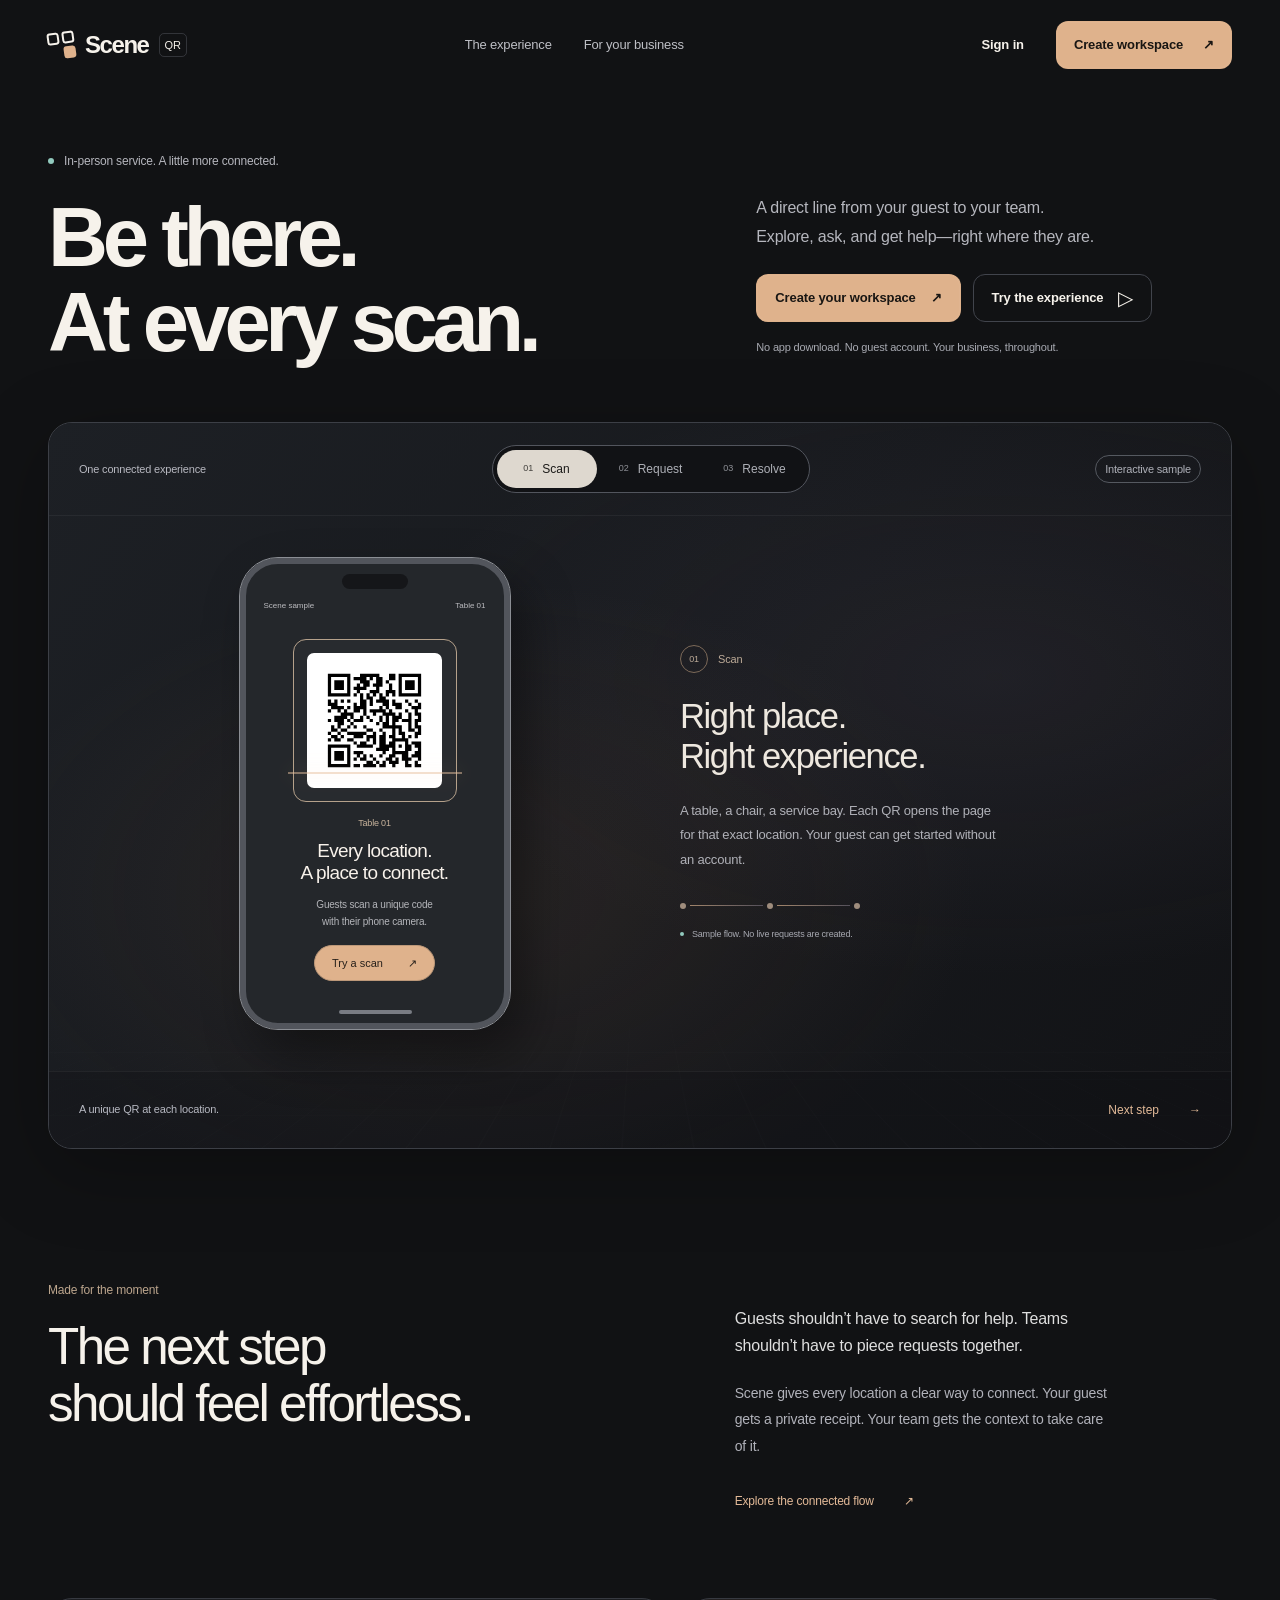
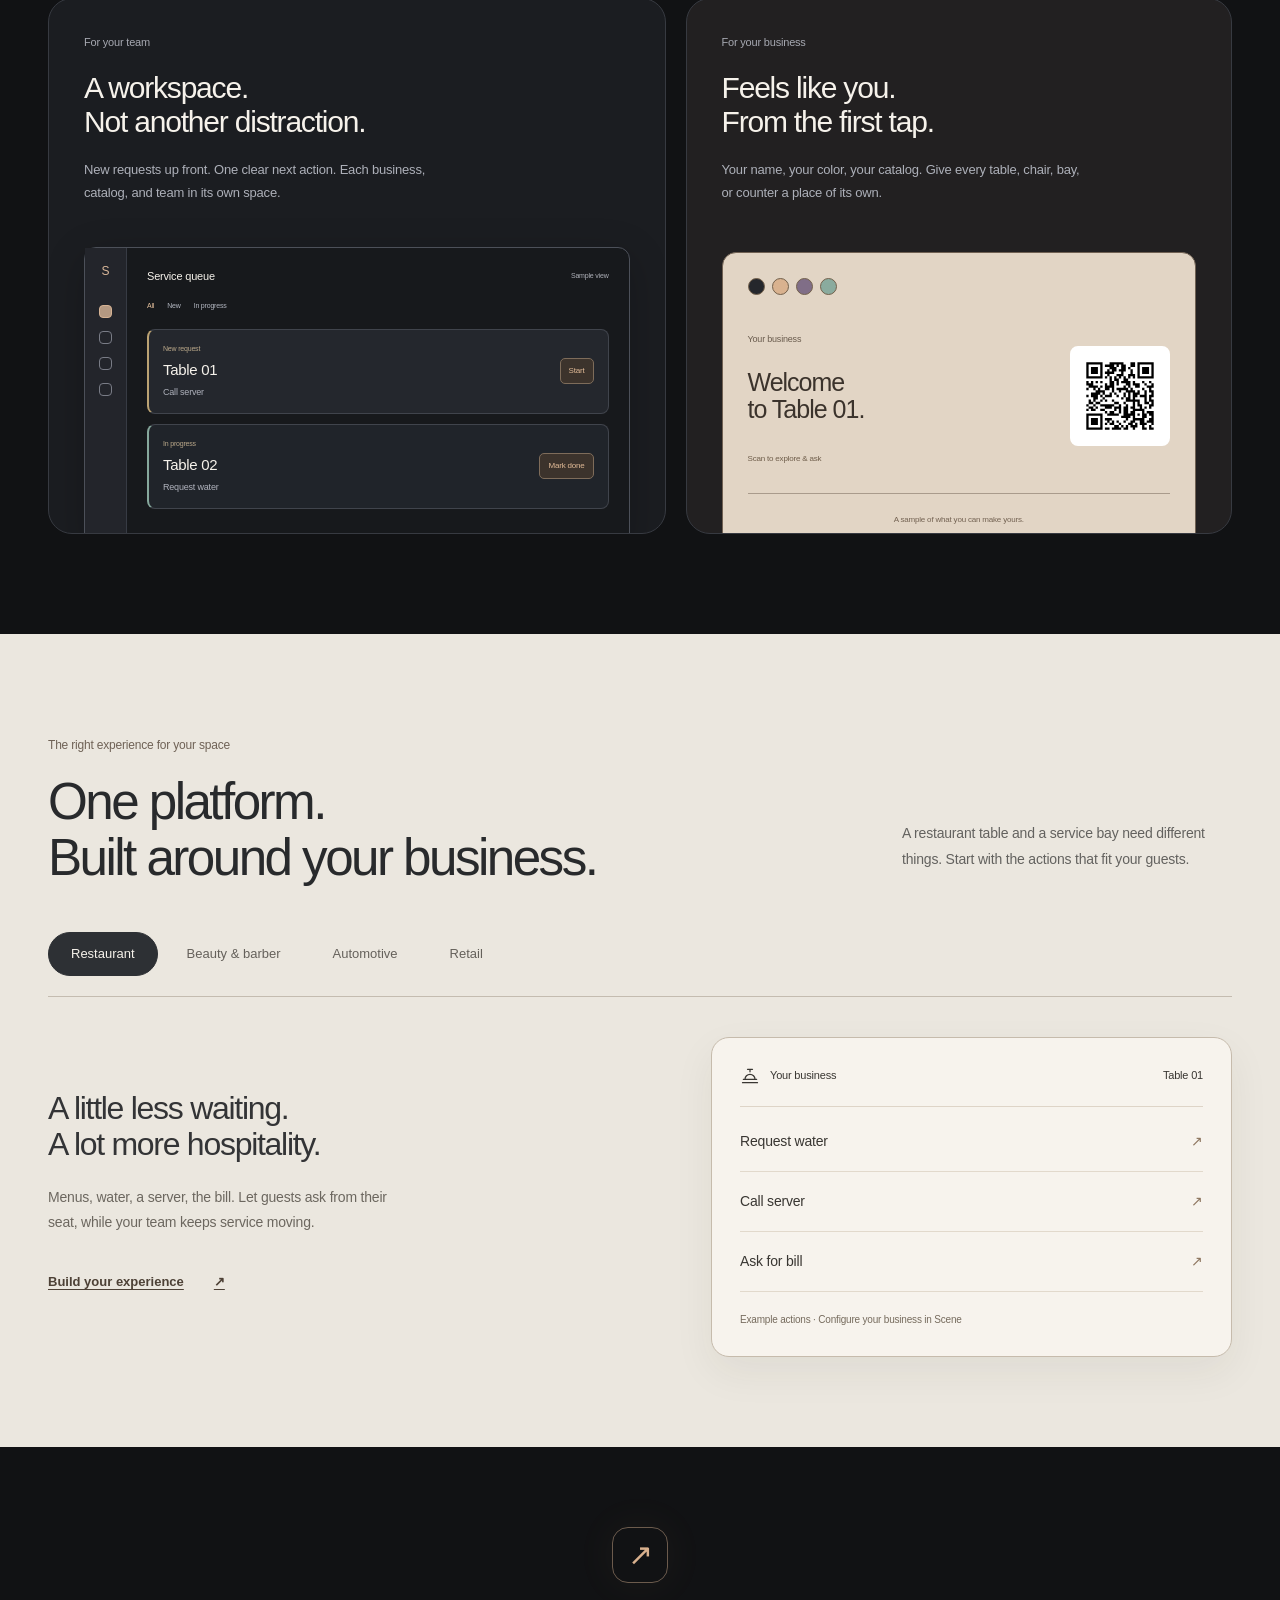
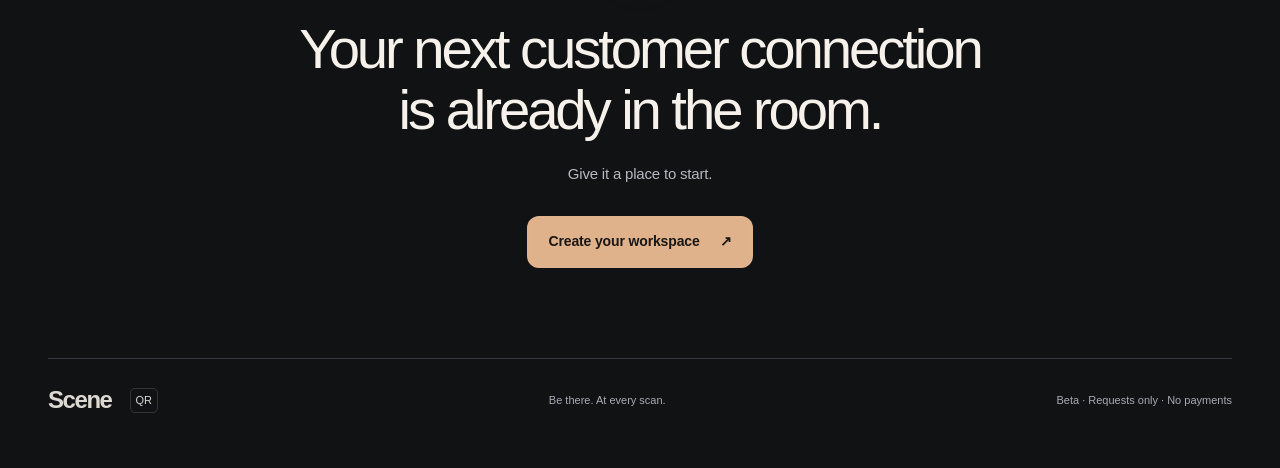
==== commit 67c893bd: "Apply Lundy graphite design and repair keyboard and guest failure states" ====
--- a/static/index.html
+++ b/static/index.html
@@ -1,8 +1,8 @@
 <!DOCTYPE html>
 <html lang="en"><head>
 <meta charset="UTF-8"><meta name="viewport" content="width=device-width,initial-scale=1,viewport-fit=cover">
-<meta name="theme-color" content="#241a2c"><meta name="description" content="SCENE turns everyday QR scans into unforgettable customer experiences.">
-<title>Scene QR — Make every guest feel seen.</title>
+<meta name="theme-color" content="#111214"><meta name="description" content="SCENE turns everyday QR scans into unforgettable customer experiences.">
+<title>Scene QR — Be there. At every scan.</title>
 <link rel="stylesheet" href="/static/style.css"><link rel="stylesheet" href="/static/signage.css"><link rel="stylesheet" href="/static/studio.css">
 <script src="/static/app.js" defer></script><script src="/static/studio.js" defer></script>
 </head><body><a href="#landingMain" class="skip-link">Skip to content</a>
@@ -10,30 +10,20 @@
 <div class="intro" id="intro"><div class="intro-center"><div class="intro-icon">S<span class="orbit"></span></div><div class="intro-word">SCENE<span class="dotcap">.</span></div><p>EVERY SCAN, AN EXPERIENCE</p></div><button class="intro-skip" id="introSkip">Skip intro ↗</button></div>
 <div class="toast-stack" id="toasts" aria-live="polite"></div>
 <section class="landing" id="landing">
-<header class="landing-nav container"><a href="#" class="wordmark" aria-label="Scene home"><span class="brand-mark">S</span>scene<span class="dotcap">.</span></a><nav class="nav-middle" aria-label="Explore Scene"><a href="#how-it-works">How it works</a><a href="#made-for">Made for your business</a></nav><div class="nav-cta"><button class="btn btn-ghost" id="openSignIn">Sign in</button><button class="btn btn-primary" id="openSignUp">Get started <span aria-hidden="true">↗</span></button></div></header>
+<header class="landing-nav container"><a href="#" class="wordmark" aria-label="Scene QR home"><span class="scene-logo" aria-hidden="true"><i></i><i></i><i></i></span>Scene<span class="logo-qr">QR</span></a><nav class="nav-middle" aria-label="Explore Scene"><a href="#how-it-works">The experience</a><a href="#made-for">For your business</a></nav><div class="nav-cta"><button class="btn btn-ghost" id="openSignIn">Sign in</button><button class="btn btn-primary" id="openSignUp">Create workspace <span aria-hidden="true">↗</span></button></div></header>
 <main id="landingMain" tabindex="-1">
- <section class="container land-hero" aria-labelledby="hero-title">
-  <div class="land-copy"><div class="release-note"><span class="signal"></span> A closer connection, at every location</div><h1 id="hero-title">Make every<br>guest feel<br>seen.</h1><p class="hero-desc">The small scan that makes a big difference. Give guests a way to explore, ask, and get help. Give your team a clear next move.</p><div class="hero-cta"><button class="btn btn-primary btn-big" id="launchDashboard">Create your workspace <span aria-hidden="true">↗</span></button><button class="btn btn-glass btn-big" id="launchTrio"><span class="play-icon" aria-hidden="true">▷</span> See it in action</button></div><p class="hero-detail">Your brand. Your locations. No app for guests.</p></div>
-  <div class="product-scene" aria-label="Illustration of a QR sign and a guest request, using sample content">
-   <div class="scene-orbit" aria-hidden="true"></div><div class="scene-coordinate" aria-hidden="true">A little scan.<br>A human connection.</div>
-   <article class="scene-sign"><div class="scene-sign-head"><span>The good kind<br>of connected.</span><span class="tiny-symbol" aria-hidden="true">✳</span></div><div class="scene-sign-title">Hello,<br>Table 01.</div><div class="scene-sign-bottom"><img src="[data-uri]" width="110" height="110" alt="Sample QR code linking to the Scene homepage"><div><b>Scan. Settle in.</b><span>Explore and ask<br>from right here.</span></div></div><span class="sign-wordmark">scene.</span></article>
-   <div class="floating-receipt"><span class="receipt-symbol" aria-hidden="true">✓</span><div><small>Sample guest receipt</small><b>Your request is with the team.</b></div><span class="receipt-wave" aria-hidden="true">⌁</span></div>
-   <span class="scene-footnote">A sample sign. Made yours in the workspace.</span>
-  </div>
- </section>
- <div class="industry-ribbon container"><span>Every space.<br>A better experience.</span><div>Restaurants</div><div>Beauty &amp; barber</div><div>Automotive</div><div>Retail</div></div>
- <section class="connection-section container" id="how-it-works" aria-labelledby="connection-title">
-  <div class="section-intro"><div><p class="section-kicker">From scan to sorted</p><h2 id="connection-title">Less chasing.<br>More taking care.</h2></div><p>One connected flow from the guest’s phone to your team’s workspace. Simple on both sides of the counter.</p></div>
-  <div class="tour-layout"><div class="tour-steps" role="group" aria-label="Product walkthrough"><button class="tour-step active" data-tour-step="0" aria-pressed="true"><span class="step-index">01</span><span><b>Give every spot a voice.</b><small>A unique QR for each table, chair, bay, or counter.</small></span><span aria-hidden="true">↗</span></button><button class="tour-step" data-tour-step="1" aria-pressed="false"><span class="step-index">02</span><span><b>Let guests ask naturally.</b><small>Browse the catalog or reach the team in a tap.</small></span><span aria-hidden="true">↗</span></button><button class="tour-step" data-tour-step="2" aria-pressed="false"><span class="step-index">03</span><span><b>Keep the next move clear.</b><small>Start a request, mark it done, and update the guest.</small></span><span aria-hidden="true">↗</span></button></div>
-  <div class="tour-stage"><div class="tour-stage-bar"><span class="signal"></span><span>Interactive walkthrough</span><span>Sample only</span></div><div class="tour-screen" id="tourScreen" aria-live="polite"></div><div class="tour-stage-footer"><span id="tourCaption">A unique QR at each location.</span><button id="tourNext" class="tour-next" aria-label="Next walkthrough step">Next <span aria-hidden="true">→</span></button></div></div></div>
- </section>
- <section class="business-section" id="made-for" aria-labelledby="business-title"><div class="container"><div class="section-intro"><div><p class="section-kicker">Made for the way you work</p><h2 id="business-title">Different spaces.<br>Same attention to detail.</h2></div><p>A restaurant table and a service bay need different things. Your guest experience should know the difference.</p></div><div class="business-tabs" role="group" aria-label="Business experience examples"><button data-industry="restaurant" aria-pressed="true" class="active">Restaurant</button><button data-industry="barber" aria-pressed="false">Beauty &amp; barber</button><button data-industry="auto" aria-pressed="false">Automotive</button><button data-industry="retail" aria-pressed="false">Retail</button></div><div class="industry-showcase" id="industryShowcase" aria-live="polite"></div></div></section>
- <section class="closing-section container"><div class="closing-symbol" aria-hidden="true">✳</div><h2>Good service starts<br>with being there.</h2><p>Put your next customer connection right where it belongs.</p><button class="btn btn-primary btn-big" data-create-workspace>Create your workspace <span aria-hidden="true">↗</span></button><span class="closing-brand" aria-hidden="true">scene.</span></section>
-</main><footer class="landing-footer container"><a href="#" class="wordmark" aria-label="Scene home">scene.</a><span>Guest experiences. Human connections.</span><span>Beta · Requests only · No payments</span></footer>
+<section class="scene-hero container" aria-labelledby="hero-title"><div class="hero-copy"><p class="hero-intro"><span class="signal"></span> In-person service. A little more connected.</p><h1 id="hero-title">Be there.<br>At every scan.</h1><p class="hero-desc">A direct line from your guest to your team.<br>Explore, ask, and get help—right where they are.</p><div class="hero-cta"><button class="btn btn-primary btn-big" id="launchDashboard">Create your workspace <span aria-hidden="true">↗</span></button><button class="btn btn-ghost btn-big" id="launchTrio">Try the experience <span class="play-icon" aria-hidden="true">▷</span></button></div><p class="hero-detail">No app download. No guest account. Your business, throughout.</p></div>
+<div class="experience-stage" id="how-it-works"><div class="stage-ambient" aria-hidden="true"></div><div class="stage-grid" aria-hidden="true"></div><div class="stage-top"><span class="stage-caption">One connected experience</span><div class="flow-controls" role="group" aria-label="Product walkthrough"><button class="active" data-tour-step="0" aria-pressed="true"><span>01</span> Scan</button><button data-tour-step="1" aria-pressed="false"><span>02</span> Request</button><button data-tour-step="2" aria-pressed="false"><span>03</span> Resolve</button></div><span class="sample-label">Interactive sample</span></div><div class="tour-screen" id="tourScreen" aria-live="polite"></div><div class="stage-bottom"><span id="tourCaption">Every location has a unique QR.</span><button id="tourNext" class="tour-next" aria-label="Next walkthrough step">Next step <span aria-hidden="true">→</span></button></div></div>
+</section>
+<section class="connection-story container" aria-labelledby="connection-title"><div class="story-heading"><p class="section-kicker">Made for the moment</p><h2 id="connection-title">The next step<br>should feel effortless.</h2></div><div class="story-copy"><p>Guests shouldn’t have to search for help. Teams shouldn’t have to piece requests together.</p><p>Scene gives every location a clear way to connect. Your guest gets a private receipt. Your team gets the context to take care of it.</p><a href="#how-it-works" class="text-link">Explore the connected flow <span aria-hidden="true">↗</span></a></div></section>
+<section class="system-section container" aria-label="Inside Scene"><article class="system-card queue-feature"><div class="system-copy"><span class="feature-index">For your team</span><h2>A workspace.<br>Not another distraction.</h2><p>New requests up front. One clear next action. Each business, catalog, and team in its own space.</p></div><div class="mini-workspace" aria-label="Sample workspace illustration"><div class="mini-sidebar"><span class="mini-logo">S</span><i class="active"></i><i></i><i></i><i></i></div><div class="mini-work"><div class="mini-work-head"><span>Service queue</span><b>Sample view</b></div><div class="mini-chips"><span>All</span><span>New</span><span>In progress</span></div><div class="mini-request"><div><span class="small-status">New request</span><h3>Table 01</h3><p>Call server</p></div><span class="mini-start">Start</span></div><div class="mini-request muted"><div><span class="small-status">In progress</span><h3>Table 02</h3><p>Request water</p></div><span class="mini-start">Mark done</span></div></div></div></article><article class="system-card brand-feature"><div class="system-copy"><span class="feature-index">For your business</span><h2>Feels like you.<br>From the first tap.</h2><p>Your name, your color, your catalog. Give every table, chair, bay, or counter a place of its own.</p></div><div class="brand-study"><div class="swatch-strip" aria-hidden="true"><i></i><i></i><i></i><i></i></div><div class="station-study"><div><span>Your business</span><h3>Welcome<br>to Table 01.</h3><small>Scan to explore &amp; ask</small></div><img width="110" height="110" alt="Sample QR code linking to Scene QR" src="[data-uri]"></div><span class="brand-study-caption">A sample of what you can make yours.</span></div></article></section>
+<section class="business-section" id="made-for" aria-labelledby="business-title"><div class="container"><div class="section-intro"><div><p class="section-kicker">The right experience for your space</p><h2 id="business-title">One platform.<br>Built around your business.</h2></div><p>A restaurant table and a service bay need different things. Start with the actions that fit your guests.</p></div><div class="business-tabs" role="group" aria-label="Business experience examples"><button data-industry="restaurant" aria-pressed="true" class="active">Restaurant</button><button data-industry="barber" aria-pressed="false">Beauty &amp; barber</button><button data-industry="auto" aria-pressed="false">Automotive</button><button data-industry="retail" aria-pressed="false">Retail</button></div><div class="industry-showcase" id="industryShowcase" aria-live="polite"></div></div></section>
+<section class="closing-section container"><span class="closing-mark" aria-hidden="true">↗</span><h2>Your next customer connection<br>is already in the room.</h2><p>Give it a place to start.</p><button class="btn btn-primary btn-big" data-create-workspace>Create your workspace <span aria-hidden="true">↗</span></button></section>
+</main><footer class="landing-footer container"><a href="#" class="wordmark" aria-label="Scene QR home">Scene<span class="logo-qr">QR</span></a><span>Be there. At every scan.</span><span>Beta · Requests only · No payments</span></footer>
 
 </section>
-<section id="appShell" class="app-shell hidden" aria-label="SCENE business dashboard"><aside class="sidebar" id="sidebar"><div class="sidebar-head"><a href="#" class="wordmark" id="dashLogo"><span class="brand-mark">S</span>SCENE<span class="dotcap">.</span></a><button id="closeMobileMenu" class="mobile-close icon-btn" aria-label="Close menu">✕</button></div><div class="nav-label">Workspace</div><nav class="main-nav" id="mainNav"><button data-screen="requests" class="nav-button"><span>⌁</span> Queue <i id="reqBubble" class="nav-bubble hidden">0</i></button><button data-screen="overview" class="nav-button active"><span>◫</span> Overview</button><button data-screen="catalog" class="nav-button"><span>▤</span> Catalog</button><button data-screen="stations" class="nav-button"><span>▦</span> QR stations</button><button data-screen="analytics" class="nav-button"><span>↗</span> Analytics</button><button data-screen="settings" class="nav-button"><span>⚙</span> Brand</button><button data-screen="team" class="nav-button"><span>♧</span> Team access</button></nav><div class="sidebar-spacer"></div><div class="sidebar-guide"><div class="sidebar-guide-icon">✦</div><b>Every guest, seen.</b><p>Your team and your guests, on the same page.</p><button class="text-button" id="sidebarPreview">Open guest experience ↗</button></div><button id="signOut" class="logout">↪ &nbsp; Sign out</button></aside><div class="sidebar-curtain hidden" id="sidebarCurtain"></div>
- <div class="workspace"><header class="workspace-header"><div class="workspace-head-left"><button class="mobile-menu icon-btn" id="mobileMenu" aria-label="Open navigation">☰</button><div class="breadcrumb">WORKSPACE <span>/</span> <strong id="crumb">Queue</strong></div></div><div class="header-right"><span class="live-pill"><span class="signal"></span> Connected workspace</span><select id="businessSelect" class="business-switcher" aria-label="Select your business"></select><div class="account-icon" title="Owner dashboard">S</div></div></header><main class="workspace-main" id="workContent" tabindex="-1"></main><footer class="workspace-footer"><span>SCENE / Your service workspace</span><span id="footerAccount">Owner workspace</span></footer></div></section>
-<section id="guestShell" class="guest-shell hidden" aria-label="Customer scan experience"><header class="guest-topbar"><a class="wordmark" id="guestBrandLink"><span class="brand-mark">S</span>SCENE<span class="dotcap">.</span></a><span>THE EXPERIENCE / <b id="guestHeaderLabel">TRIO</b></span><button class="btn btn-glass" id="exitGuest">✕ Close preview</button></header><div class="guest-shell-inner"><aside class="guest-narrative"><div class="micro"><span class="thin-line"></span> CUSTOMER EXPERIENCE</div><h2>Welcome to<br><em>your moment.</em></h2><p>A customer opens this experience instantly after scanning a real station QR code. Every industry gets a tailored journey — not another boring link tree.</p><div class="guest-step"><span>01</span> Scan a station QR code</div><div class="guest-step"><span>02</span> Browse, explore and request</div><div class="guest-step"><span>03</span> Staff receives it in their dashboard</div><button id="staffFromGuest" class="btn btn-primary guest-staff-btn">See requests in dashboard ↗</button><div class="guest-disclaimer">Guest preview uses your real business. Requests go to your staff queue. No payments are processed.</div></aside><div class="phone-frame"><div class="phone-edge"><div class="phone-top"><span>9:41</span><div class="camera-pill"></div><span>••• 100%</span></div><div class="phone-content" id="phoneContent" tabindex="-1"><div class="loading-phone">Loading your experience…</div></div><div class="phone-home"></div></div></div></div></section>
-<div class="modal-backdrop hidden" id="authModal"><div class="auth-card" role="dialog" aria-modal="true" aria-labelledby="authTitle"><button class="modal-x" id="authClose" aria-label="Close">✕</button><div class="auth-logo"><span class="brand-mark">S</span><span>SCENE<span class="dotcap">.</span></span></div><div class="eyebrow" id="authEyebrow">OWNER ACCESS</div><h2 id="authTitle">Welcome back.</h2><p class="auth-description" id="authDesc">Your team, your locations, and your next move.</p><form id="authForm"><div id="signupExtras" class="hidden"><label>Business name<input id="authBusiness" name="business" autocomplete="organization" placeholder="Your business name" minlength="2" maxlength="80"></label><label>Business type<select id="authIndustry" name="industry"><option value="restaurant">Restaurant / Hospitality</option><option value="barber">Barber / Beauty</option><option value="auto">Automotive Services</option><option value="retail">Retail / Shops</option></select></label></div><label>Email<input id="authEmail" name="email" type="email" autocomplete="email" required placeholder="you@business.com"></label><label>Password<input id="authPassword" name="password" type="password" minlength="12" required placeholder="At least 12 characters" autocomplete="current-password"></label><div id="authError" class="auth-error hidden"></div><button type="submit" id="authSubmit" class="btn btn-primary btn-block">Sign in ↗</button></form><a class="switch-auth" href="/auth/confirm?recover=1">Forgot your password?</a><button class="switch-auth" id="switchAuth">New here? Create your business account</button><div class="demo-auth hidden"><span>OR EXPLORE SAFELY</span><button id="demoSignIn" class="btn btn-glass btn-block">⚡ Open the seeded demo dashboard</button><small>Local demo account with fictional businesses and sample menus. Do not enter real customer data.</small></div></div></div>
+<section id="appShell" class="app-shell hidden" aria-label="SCENE business dashboard"><aside class="sidebar" id="sidebar"><div class="sidebar-head"><a href="#" class="wordmark" id="dashLogo"><span class="scene-logo" aria-hidden="true"><i></i><i></i><i></i></span>Scene<span class="logo-qr">QR</span></a><button id="closeMobileMenu" class="mobile-close icon-btn" aria-label="Close menu">✕</button></div><div class="nav-label">Workspace</div><nav class="main-nav" id="mainNav"><button data-screen="requests" class="nav-button active"><span>⌁</span> Queue <i id="reqBubble" class="nav-bubble hidden">0</i></button><button data-screen="overview" class="nav-button"><span>◫</span> Overview</button><button data-screen="catalog" class="nav-button"><span>▤</span> Catalog</button><button data-screen="stations" class="nav-button"><span>▦</span> QR stations</button><button data-screen="analytics" class="nav-button"><span>↗</span> Analytics</button><button data-screen="settings" class="nav-button"><span>⚙</span> Brand</button><button data-screen="team" class="nav-button"><span>♧</span> Team access</button></nav><div class="sidebar-spacer"></div><div class="sidebar-guide"><div class="sidebar-guide-icon">✦</div><b>Your team. In the loop.</b><p>Your team and your guests, on the same page.</p><button class="text-button" id="sidebarPreview">Open guest experience ↗</button></div><button id="signOut" class="logout">↪ &nbsp; Sign out</button></aside><div class="sidebar-curtain hidden" id="sidebarCurtain" aria-hidden="true"></div>
+ <div class="workspace"><header class="workspace-header"><div class="workspace-head-left"><button class="mobile-menu icon-btn" id="mobileMenu" aria-label="Open navigation" aria-expanded="false" aria-controls="sidebar">☰</button><div class="breadcrumb">WORKSPACE <span>/</span> <strong id="crumb">Queue</strong></div></div><div class="header-right"><span class="live-pill"><span class="signal"></span> Business workspace</span><select id="businessSelect" class="business-switcher" aria-label="Select your business"></select><div class="account-icon" title="Owner dashboard">S</div></div></header><main class="workspace-main" id="workContent" tabindex="-1"></main><footer class="workspace-footer"><span>SCENE / Your service workspace</span><span id="footerAccount">Owner workspace</span></footer></div></section>
+<section id="guestShell" class="guest-shell hidden" aria-label="Customer scan experience"><header class="guest-topbar"><a class="wordmark" id="guestBrandLink"><span class="scene-logo" aria-hidden="true"><i></i><i></i><i></i></span>Scene<span class="logo-qr">QR</span></a><span>THE EXPERIENCE / <b id="guestHeaderLabel">TRIO</b></span><button class="btn btn-glass" id="exitGuest">✕ Close preview</button></header><div class="guest-shell-inner"><aside class="guest-narrative"><div class="micro"><span class="thin-line"></span> CUSTOMER EXPERIENCE</div><h2>Welcome to<br><em>your moment.</em></h2><p>A customer opens this experience instantly after scanning a real station QR code. Every industry gets a tailored journey — not another boring link tree.</p><div class="guest-step"><span>01</span> Scan a station QR code</div><div class="guest-step"><span>02</span> Browse, explore and request</div><div class="guest-step"><span>03</span> Staff receives it in their dashboard</div><button id="staffFromGuest" class="btn btn-primary guest-staff-btn">See requests in dashboard ↗</button><div class="guest-disclaimer">Guest preview uses your real business. Requests go to your staff queue. No payments are processed.</div></aside><div class="phone-frame"><div class="phone-edge"><div class="phone-top"><span>9:41</span><div class="camera-pill"></div><span>••• 100%</span></div><div class="phone-content" id="phoneContent" tabindex="-1"><div class="loading-phone">Loading your experience…</div></div><div class="phone-home"></div></div></div></div></section>
+<div class="modal-backdrop hidden" id="authModal"><div class="auth-card" role="dialog" aria-modal="true" aria-labelledby="authTitle"><button class="modal-x" id="authClose" aria-label="Close">✕</button><div class="auth-logo">Scene<span class="logo-qr">QR</span></div><div class="eyebrow" id="authEyebrow">OWNER ACCESS</div><h2 id="authTitle">Welcome back.</h2><p class="auth-description" id="authDesc">Your team, your locations, and your next move.</p><form id="authForm"><div id="signupExtras" class="hidden"><label>Business name<input id="authBusiness" name="business" autocomplete="organization" placeholder="Your business name" minlength="2" maxlength="80"></label><label>Business type<select id="authIndustry" name="industry"><option value="restaurant">Restaurant / Hospitality</option><option value="barber">Barber / Beauty</option><option value="auto">Automotive Services</option><option value="retail">Retail / Shops</option></select></label></div><label>Email<input id="authEmail" name="email" type="email" autocomplete="email" required placeholder="you@business.com"></label><label>Password<input id="authPassword" name="password" type="password" minlength="12" required placeholder="At least 12 characters" autocomplete="current-password"></label><div id="authError" class="auth-error hidden"></div><button type="submit" id="authSubmit" class="btn btn-primary btn-block">Sign in ↗</button></form><a class="switch-auth" href="/auth/confirm?recover=1">Forgot your password?</a><button class="switch-auth" id="switchAuth">New here? Create your business account</button><div class="demo-auth hidden"><span>OR EXPLORE SAFELY</span><button id="demoSignIn" class="btn btn-glass btn-block">⚡ Open the seeded demo dashboard</button><small>Local demo account with fictional businesses and sample menus. Do not enter real customer data.</small></div></div></div>
 </body></html>
--- a/static/studio.css
+++ b/static/studio.css
@@ -1,25 +1,19 @@
-/* Scene Studio. A hospitality-first product, with a clear stage for every role. */
-:root{--canvas:#241a2c;--surface:#302437;--raised:#3e3046;--ink:#fbf5ee;--ink-muted:#c6b8c8;--border:#67516b;--brand:#e9b995;--on-brand:#241a2c;--plum:#ad8fbc;--teal:#9dd8cd;--focus:#f3cdb0;--line:var(--border);--muted:var(--ink-muted);--gold:var(--brand);--max:1260px;--ease:cubic-bezier(.2,.7,.2,1);font-family:'Helvetica Neue',Arial,sans-serif}
-body{font-family:'Helvetica Neue',Arial,sans-serif;letter-spacing:-.015em}button,a,input,textarea,select{-webkit-tap-highlight-color:transparent}button,.btn{transition:background .18s,color .18s,transform .18s var(--ease),box-shadow .18s}.btn:active,.smallbtn:active{transform:translateY(1px)}a{text-underline-offset:5px}.container{width:min(calc(100% - 96px),var(--max))}.wordmark{font-size:30px;letter-spacing:-.075em;font-weight:800;text-transform:lowercase;gap:10px}.wordmark .brand-mark{display:none}.dotcap{color:inherit}.btn{font-size:14px;font-weight:600;min-height:48px;padding:12px 22px;border-radius:99px}.btn-primary{background:var(--brand);color:var(--on-brand);border-color:transparent}.btn-primary:hover{background:#f3cdb0;filter:none}.btn-glass,.btn-ghost{border-color:#ffffff38;background:transparent;color:var(--ink)}.btn-glass:hover,.btn-ghost:hover{background:#ffffff0b}.btn-big{min-height:54px}.landing{overflow:clip;background:#241a2c}.landing-nav{min-height:100px;border:0;height:100px;gap:30px}.nav-middle{display:flex;gap:32px;align-items:center}.nav-middle a{color:#d3c3d6;text-decoration:none;font-size:13px}.nav-middle a:hover{color:white}.nav-cta{gap:12px}.nav-cta .btn-ghost{border:0}.nav-cta .btn-primary{padding-inline:22px}.land-hero{grid-template-columns:1.05fr 1fr;min-height:690px;gap:40px;padding:40px 0 70px;position:relative}.release-note{display:flex;align-items:center;gap:10px;font-size:12px;color:#d7c1d9;margin-bottom:25px}.release-note .signal{width:6px;height:6px}.land-copy h1{font-size:clamp(72px,8.2vw,118px);line-height:.91;letter-spacing:-.085em;font-weight:550;margin:0 0 30px;max-width:690px}.hero-desc{font-size:16px;line-height:1.7;max-width:390px;color:#cbbdcd}.hero-cta{display:flex;gap:12px;margin-top:30px;flex-wrap:wrap}.hero-cta .btn{padding:14px 23px;font-size:13px;gap:15px}.hero-detail{font-size:11px;color:#b4a5b9;margin:20px 0 0}.play-icon{font-size:20px;line-height:1}.product-scene{height:610px;position:relative;display:grid;place-items:center;min-width:0}.scene-orbit{position:absolute;width:min(42vw,550px);aspect-ratio:1;border-radius:50%;background:radial-gradient(circle at 45% 44%,#80697b 0%,#5d405c 36%,#3a263f 61%,#241a2c 73%);opacity:.75}.scene-orbit:after{content:'';position:absolute;inset:7%;border:1px solid #dbc1d620;border-radius:50%}.scene-coordinate{position:absolute;top:44px;right:0;color:#b69bb9;font-size:11px;line-height:1.6}.scene-sign{width:300px;background:#e9c5a6;color:#35243b;border-radius:20px 20px 4px 4px;padding:26px 27px 20px;transform:rotate(-9deg) translate(-15px,-5px);box-shadow:15px 20px 0 #1a122066,0 35px 75px #140d1d80;position:relative}.scene-sign:after{content:'';position:absolute;bottom:-20px;left:0;width:100%;height:20px;background:#b88d72;clip-path:polygon(0 0,100% 0,92% 100%,6% 100%);border-radius:0 0 5px 5px}.scene-sign-head{display:flex;justify-content:space-between;gap:16px;font-size:11px;line-height:1.4}.tiny-symbol{font-size:42px;line-height:1}.scene-sign-title{font-size:63px;line-height:.95;letter-spacing:-.075em;font-weight:600;margin:42px 0 36px}.scene-sign-bottom{display:flex;gap:18px;align-items:center}.scene-sign-bottom img{width:100px;height:100px;background:#fff;border:5px solid #fff;border-radius:5px}.scene-sign-bottom b{display:block;font-size:11px;margin-bottom:6px}.scene-sign-bottom span{font-size:10px;line-height:1.5;display:block}.sign-wordmark{display:block;font-size:23px;font-weight:750;letter-spacing:-.08em;border-top:1px solid #35243b33;padding-top:14px;margin-top:20px}.floating-receipt{position:absolute;bottom:92px;right:-4px;display:flex;align-items:center;gap:13px;background:#fffaf3;color:#322839;border:1px solid #fff;border-radius:18px;padding:18px 20px;box-shadow:0 18px 45px #160e2155;transform:rotate(3deg)}.receipt-symbol{width:32px;height:32px;background:#dfebe5;border-radius:50%;display:grid;place-items:center;color:#275a4e}.floating-receipt small{display:block;color:#7b6d80;font-size:9px;margin-bottom:5px}.floating-receipt b{font-size:12px;font-weight:550}.receipt-wave{font-size:30px;color:#a799ad}.scene-footnote{position:absolute;bottom:26px;text-align:center;font-size:10px;color:#b6a2bd}.industry-ribbon{border-top:1px solid #6d547455;border-bottom:1px solid #6d547455;display:flex;align-items:center;justify-content:space-between;gap:24px;padding:30px 0 32px}.industry-ribbon>span{color:#bda8c5;font-size:11px;line-height:1.5}.industry-ribbon>div{font-size:17px;color:#e4d4e5;letter-spacing:-.04em}.connection-section{padding-top:110px;padding-bottom:110px;scroll-margin-top:35px}.section-intro{display:flex;justify-content:space-between;align-items:end;gap:60px;margin-bottom:48px}.section-kicker{font-size:12px;color:#caa4ce;margin-bottom:20px}.section-intro h2{font-size:clamp(36px,4.6vw,62px);line-height:1.03;letter-spacing:-.065em;font-weight:500}.section-intro>p{font-size:14px;line-height:1.8;max-width:300px;color:#c4b5ca}.tour-layout{display:grid;grid-template-columns:1fr 1fr;gap:70px;align-items:center}.tour-steps{display:grid}.tour-step{border:0;border-top:1px solid #ffffff20;background:transparent;color:#bca9c4;padding:30px 0;display:flex;align-items:start;gap:20px;text-align:left;border-radius:0}.tour-step:last-child{border-bottom:1px solid #ffffff20}.tour-step>span:nth-child(2){flex:1}.tour-step>span:last-child{font-size:20px;opacity:0;transition:opacity .2s}.tour-step.active>span:last-child{opacity:1}.step-index{font-size:11px;padding-top:4px;color:#a88caf;font-variant-numeric:tabular-nums}.tour-step b{display:block;font-size:21px;font-weight:500;letter-spacing:-.035em;margin-bottom:10px}.tour-step small{display:block;font-size:12px;line-height:1.7;max-width:285px;color:#ad9bb6}.tour-step.active{color:#faeee5}.tour-step.active .step-index{color:#edbf9b}.tour-stage{border:1px solid #735d7b55;border-radius:24px;background:#302438;overflow:hidden;min-width:0}.tour-stage-bar{display:flex;align-items:center;gap:9px;padding:18px 22px;border-bottom:1px solid #ffffff14;color:#c6afcf;font-size:10px}.tour-stage-bar>span:last-child{margin-left:auto;color:#dac7e1}.tour-screen{min-height:350px;display:grid;align-content:center;padding:35px 45px}.tour-stage-footer{padding:18px 22px;border-top:1px solid #ffffff14;display:flex;align-items:center;justify-content:space-between;gap:20px}.tour-stage-footer>span{font-size:11px;color:#c2adcb;max-width:250px;line-height:1.5}.tour-next{border:0;background:transparent;color:#f7d4b8;padding:8px 0;font-size:12px;min-width:64px;display:flex;justify-content:space-between;gap:12px}.tour-location{max-width:260px;width:100%;margin:auto;border-radius:20px;background:#e6c1a4;padding:23px;color:#36243c;position:relative;min-height:275px;box-shadow:0 20px 35px #1e132b60}.tour-mini-brand{font-size:21px;letter-spacing:-.08em;font-weight:700}.tour-location-icon{position:absolute;right:23px;top:23px}.tour-location-icon svg{width:32px;height:32px}.tour-location h3{font-size:40px;line-height:.97;letter-spacing:-.07em;font-weight:550;margin:35px 0 15px}.tour-location p{font-size:11px;line-height:1.6;margin-bottom:20px}.tour-mini-label{font-size:10px;display:block;color:inherit;opacity:.8}.tour-guest{background:#fffaf5;color:#34293a;border-radius:18px;max-width:320px;width:100%;margin:auto;padding:24px;min-height:275px}.tour-guest h3{font-size:29px;letter-spacing:-.06em;font-weight:550;margin:25px 0 7px}.tour-guest>p{font-size:12px;color:#7e6e85;margin-bottom:25px}.tour-action{display:flex;align-items:center;gap:10px;text-align:left;background:#35263d;color:white;border:0;border-radius:12px;padding:14px;min-height:52px;width:100%;font-size:12px}.tour-action svg{width:22px;height:22px}.tour-action>span:last-child{margin-left:auto;font-size:20px}.tour-receipt{margin-top:15px;border:1px solid #d7d2d9;border-radius:12px;padding:15px}.tour-receipt>span{font-size:10px;color:#37675a}.tour-receipt b{display:flex;justify-content:space-between;font-size:12px;margin:12px 0}.tour-receipt small{font-size:10px;font-weight:500;color:#8d632a}.tour-receipt p{font-size:10px;color:#7e6e85}.tour-ticket{max-width:340px;width:100%;margin:auto;background:#fffaf4;color:#35263d;border-top:6px solid #dca967;border-radius:10px 10px 18px 18px;padding:25px;box-shadow:0 20px 35px #1e132b60}.tour-ticket header{display:flex;justify-content:space-between;font-size:10px;color:#74647a}.tour-ticket h3{font-size:34px;letter-spacing:-.065em;font-weight:550;margin:30px 0 12px}.tour-ticket>p{font-size:15px;margin-bottom:30px}.tour-ticket footer{border-top:1px dashed #cbbccf;padding-top:20px;display:flex;align-items:center;justify-content:space-between;gap:15px}.tour-ticket .btn{font-size:12px;min-height:44px;padding:10px 18px;background:#36283e;color:white}.tour-status{font-size:11px;color:#855a24}.tour-status[data-status=in_progress],.tour-status[data-status=completed]{color:#286456}.business-section{background:#e9e3ea;color:#352a3c;padding:100px 0;scroll-margin-top:0}.business-section .section-kicker{color:#856788}.business-section .section-intro>p{color:#6f5e77}.business-tabs{display:flex;gap:10px;padding-bottom:28px;flex-wrap:wrap}.business-tabs button{border:1px solid #b8aabd;background:transparent;color:#67526f;border-radius:99px;padding:11px 22px;font-size:13px}.business-tabs button.active{color:#f9f0fa;background:#38283f;border-color:#38283f}.industry-showcase{border-top:1px solid #c3b4c9;display:grid;grid-template-columns:1fr 1fr;gap:100px;padding-top:55px;align-items:center}.industry-copy h3{font-size:36px;font-weight:500;line-height:1.1;letter-spacing:-.05em;margin-bottom:22px}.industry-copy p{font-size:14px;line-height:1.8;color:#6f5e77;max-width:370px}.industry-copy .text-button{color:#352a3c;font-size:13px;margin-top:20px;display:flex;align-items:center;gap:20px;min-height:44px}.industry-example{background:#f7f3f7;border:1px solid #d1c4d5;border-radius:22px;padding:27px 30px;box-shadow:0 15px 25px #412b4810;transform:rotate(2deg);color:#352a3c}.industry-example-head{border-bottom:1px solid #ded2e2;padding-bottom:23px;margin-bottom:12px;display:flex;justify-content:space-between;gap:15px;font-size:12px;align-items:center}.industry-example-head>span{display:flex;align-items:center;gap:9px}.industry-example-head svg{width:25px;height:25px}.industry-example-head b{font-weight:600}.industry-example-action{padding:17px 0;display:flex;justify-content:space-between;font-size:14px;border-bottom:1px solid #e3d9e6}.industry-example>small{display:block;font-size:10px;color:#7b6784;margin-top:22px;line-height:1.6}.closing-section{padding-top:95px;padding-bottom:0;text-align:center;position:relative}.closing-symbol{color:#e9b995;font-size:60px;margin-bottom:30px}.closing-section h2{font-size:clamp(38px,5.1vw,70px);line-height:1;letter-spacing:-.07em;font-weight:500}.closing-section>p{font-size:14px;color:#c4b0cd;margin:25px auto;max-width:400px;line-height:1.8}.closing-section .btn{margin:0 auto 55px}.closing-brand{display:block;font-size:clamp(100px,27vw,370px);line-height:.84;letter-spacing:-.09em;font-weight:650;color:#503958;user-select:none;padding-bottom:25px}.landing-footer{min-height:95px;border-top:1px solid #ffffff20;display:flex;align-items:center;justify-content:space-between;gap:24px;color:#baabc1;font-size:10px;letter-spacing:0}.landing-footer .wordmark{color:#f8edf9;font-size:24px;text-decoration:none}
-/* Workspace: daylight content framed by a plum navigation rail. */
-.app-shell{--canvas:#f2eff3;--surface:#fff;--raised:#e9e3ed;--ink:#342a3b;--ink-muted:#776880;--border:#d9d0df;--focus:#684c79;--brand:#4e345f;--on-brand:#fff;--line:var(--border);--muted:var(--ink-muted);--gold:#8b644d;color-scheme:light;background:var(--canvas);color:var(--ink);grid-template-columns:230px minmax(0,1fr)}.sidebar{--ink:#efe6f3;--ink-muted:#b4a1bf;--border:#594463;--brand:#e9b995;--on-brand:#35263d;background:#2d2035;border-right:0;padding:30px 18px 20px;color:var(--ink);gap:0}.sidebar-head{padding:0 14px 38px}.sidebar-head .wordmark{font-size:32px;color:#f9effb}.nav-label{color:#af99ba;font-size:10px;letter-spacing:0;padding:0 15px;margin-bottom:12px}.main-nav{gap:5px}.nav-button{background:transparent;border:0;border-radius:11px;color:#c4b2ce;min-height:48px;padding:12px 15px;font-size:13px;font-weight:450;gap:14px}.nav-button>span{display:flex;align-items:center;width:21px;font-size:18px;color:inherit}.nav-button svg{width:20px;height:20px}.nav-button.active{color:#fff5ef;background:#ffffff13;box-shadow:inset 3px 0 #e8b590}.nav-button:hover{background:#ffffff0b;color:#fff}.nav-bubble{background:#e9b995;color:#38263c;border:0;font-size:10px}.sidebar-guide{background:transparent;border:1px solid #614b6d;border-radius:15px;padding:18px 15px;margin-top:40px}.sidebar-guide-icon{font-size:28px;color:#e9b995;margin-bottom:14px}.sidebar-guide b{font-size:13px;letter-spacing:-.02em;font-weight:500}.sidebar-guide p{color:#786383;font-size:11px;line-height:1.7}.sidebar-guide .text-button{color:#e9bea1;font-size:10px;line-height:1.6;text-align:left}.logout{color:#c5b0d0;font-size:12px;min-height:48px;margin-top:15px}.workspace{min-width:0;background:#f2eff3}.workspace-header{background:#f9f7fa;border-bottom:1px solid #e0d8e5;min-height:85px;padding:20px 38px}.breadcrumb{letter-spacing:0;font-size:12px;color:#97889e}.breadcrumb strong{font-weight:500;color:#47324f}.breadcrumb span{color:#bfb3c7}.business-switcher{background:#fff;color:#503b5d;border:1px solid #ddd1e4;border-radius:99px;font-size:12px;max-width:230px;min-height:44px;padding:10px 15px}.header-right .live-pill{border:0;color:#6f6476;background:transparent;font-size:10px;letter-spacing:0}.header-right .live-pill .signal{background:#468675;width:5px;height:5px}.account-icon{border-radius:50%;background:#e6d9ed;color:#604473;border:1px solid #d9c8e3;font-size:12px;width:34px;height:34px}.workspace-main{padding:42px 38px 70px;max-width:1500px;margin:0 auto}.screen-label{font-size:11px;letter-spacing:0;font-weight:450;color:#8c719b;margin-bottom:10px}.heading-row{margin-bottom:32px;gap:22px;align-items:center}.heading-row h1{font-size:42px;line-height:1.12;letter-spacing:-.065em;font-weight:500;color:#342a3b}.heading-row p{color:#87778f;font-size:13px;line-height:1.8;max-width:550px;margin-top:10px}.app-shell .btn-ghost,.app-shell .btn-glass{color:#675271;border-color:#cbbdd4;background:#fff}.app-shell .btn-primary{background:#4f365f;color:white}.app-shell .btn-primary:hover{background:#68467b}.app-shell .btn{font-size:12px;min-height:44px;padding:11px 18px}.app-shell .panel{background:#fff;border:1px solid #e0d7e6;border-radius:20px;padding:25px;box-shadow:0 6px 20px #412e4c03}.panel h3,.panel-title h3{font-size:17px;font-weight:550;letter-spacing:-.035em;color:#493452}.panel .form-helper,.form-helper{font-size:12px;line-height:1.7;color:#81708b}.field,.app-shell input,.app-shell textarea,.app-shell select{background:#faf8fb;color:#47334f;border:1px solid #ccbed5;border-radius:10px;font-size:14px;min-height:44px;padding:11px 13px}.app-shell input[type=checkbox]{min-height:20px;width:20px;accent-color:#68447d}.form-field label{font-size:11px;font-weight:500;color:#786383;letter-spacing:0}.smallbtn{background:#f6f2f8;border:1px solid #d7c9df;color:#614c6d;font-size:11px;border-radius:99px}.smallbtn:hover{background:#e9dfee}.text-button{color:#705181;font-size:12px}.danger-btn{border-color:#d8b5bc;color:#9d3548}.request-tools{gap:12px;grid-template-columns:2fr 1fr 1fr 1fr auto;align-items:end}.request-tools .field{font-size:13px;padding:12px;min-width:0}.filter-row{gap:8px;margin-bottom:25px;padding-bottom:18px;border-bottom:1px solid #e6dfe9}.chip{background:#f5f1f7;color:#7d668a;border:1px solid #dfd4e5;font-size:11px;min-height:40px;padding:9px 14px;border-radius:99px}.chip.active{background:#4f365f;color:white;border-color:#4f365f}.request-list{display:grid;grid-template-columns:repeat(2,minmax(0,1fr));gap:18px}.request-card.ticket{background:#fcfafc;color:#382c40;border:1px solid #e0d5e7;border-top:4px solid #c99a57;border-radius:10px 10px 18px 18px;padding:22px;display:block;box-shadow:none;animation:none;min-width:0}.ticket.in_progress{border-top-color:#6b8f89}.ticket.completed{border-top-color:#8a9b76;background:#fafbfa}.ticket-top{display:flex;align-items:center;justify-content:space-between;gap:16px}.ticket-top h2{font-size:28px;letter-spacing:-.06em;font-weight:550;color:#44304f;margin:0}.ticket-number{font-size:10px;color:#9c8ca6;font-family:inherit;letter-spacing:0}.ticket .request-body p.ticket-message{font-size:15px;margin:21px 0;color:#5a4765;line-height:1.7}.ticket .request-body p{font-size:12px;color:#87718f}.ticket-footer{border-top:1px dashed #d0bfda;padding-top:18px;margin-top:23px;display:flex;align-items:center;justify-content:space-between;gap:14px}.ticket-footer:before,.ticket-footer:after{display:none}.ticket-footer>div{display:flex;gap:12px;align-items:center;flex-wrap:wrap}.ticket-footer time{font-size:10px;color:#8c7a98}.ticket-footer .btn{border-radius:99px;min-width:90px}.ticket-done{font-size:11px;color:#517163}.status{font-size:10px;border-radius:99px;padding:5px 10px;border:1px solid transparent}.status.open{color:#8b6327;background:#f3e7d2;border-color:#e4cfaa}.status.in_progress{color:#3f6e65;background:#e1eeea;border-color:#b9d0c9}.status.completed{color:#4b6d4f;background:#e9f0e6;border-color:#c8d8c0}.request-pages span{font-size:11px;color:#8d779b}.request-pages .btn:disabled{opacity:.5}.request-list>.empty-state{grid-column:1/-1;min-height:250px;display:grid;place-items:center;text-align:center;color:#8c7699;font-size:14px;max-width:none;padding:45px}.empty-state:before{color:#786383}.workspace-footer{color:#9b89a6;border-top:1px solid #ded3e5;background:#f7f4f8;letter-spacing:0;font-size:9px;padding:20px 38px}.hero-panel{background:#3d2c49;color:#f2e7f5;border:1px solid #4d385c;border-radius:22px;padding:35px;box-shadow:none}.hero-panel h2{font-size:38px;font-weight:500;letter-spacing:-.05em;line-height:1.1;color:#f2e7f5}.hero-panel h2 em{font:inherit;color:#e9bb9c}.hero-panel p{color:#bfacce;font-size:13px;line-height:1.8}.hero-panel .screen-label{color:#d3b6df}.hero-panel .btn-primary{background:#e5b896;color:#38263e}.floor-map{box-shadow:none;background:#624d6e;border-color:#b69ac340}.map-table{background:#dbc1d4;color:#3d2c49;border-color:#b69ac3;box-shadow:none}.stats-grid{gap:16px;margin:25px 0}.stat-card{background:white;border:1px solid #ded4e5;border-radius:16px;padding:22px;box-shadow:none}.stat-card:after{display:none}.stat-card>span{color:#8d779b;font-size:11px;text-transform:none;letter-spacing:0}.stat-card>b{color:#4b3459;font-size:34px;font-weight:500;letter-spacing:-.06em;margin:14px 0 8px}.stat-card>small{font-size:10px;color:#786383}.quick-buttons button{background:#f6f2f8;border:1px solid #ddcfe5;color:#6c4c80;font-size:12px;border-radius:12px}.activity-row{border-color:#e8dfee}.activity-info b{color:#6b4e7b;font-size:11px}.activity-info span{color:#95809f;font-size:11px}.activity-icon,.catalog-emoji{background:#f0e7f3;border-color:#dfd0e6;color:#8a669b}.row-main b{color:#553c65;font-weight:550;font-size:14px}.row-main small{color:#94809e;font-size:11px}.price{color:#73507b;font-size:12px}.catalog-row,.team-row{border-color:#e9dfed}.tag,.industry-pill{background:#efe5f4;border:1px solid #dfcde8;color:#8a659d;font-size:10px}.qr-card{background:#fdfbfe;border:1px solid #ded2e5;border-radius:18px;padding:23px;color:#563b65}.qr-card h4{font-size:17px;font-weight:550;letter-spacing:-.03em}.qr-card h4 a{color:#604173}.qr-card p{font-size:11px;color:#95809f}.qr-card .qr-image{background:white;border-radius:12px;box-shadow:0 6px 18px #52315e0a;border:8px solid white;width:170px;height:170px}.station-editor summary{font-size:11px;color:#8c6d9d;min-height:44px}.station-editor{border-color:#e3d5ea}.station-settings label{font-size:12px;color:#826690}.station-active{font-size:11px;color:#8d6f9c}.qr-paused{border-color:#cdb9d7;color:#987fa4;background:#f2ecf5}.metric-big{font-size:48px;font-weight:450;color:#604073;letter-spacing:-.065em}.analytics-table th{color:#79598c}.analytics-table th,.analytics-table td{border-color:#e4d7eb;font-size:11px}.analytics-table td{color:#8b6b9e}.analytics-count{font-size:12px;color:#82618f}.progressbar{background:#eee5f4;height:6px}.progressbar>span{background:#9777ad}.warn-note{color:#8d6c41;background:#fbf5e9;border-color:#eddfbf;font-size:11px}.brand-table-preview{border-radius:20px;box-shadow:none}.auth-error{background:#fff0f1;border-color:#e2b3ba;color:#a63043}.app-shell .icon-btn{background:white;border-color:#d9c7e3;color:#735180}.panel .team-row b{font-size:13px;color:#684777}.panel .team-row small{font-size:11px;color:#786383}.app-shell .panel .guest-feedback{background:#f6eff9;border-color:#d9c5e3;color:#886697}
-/* Guest: a branded cover and quiet, tactile controls. */
-.guest-shell{background:#eae5ed}.phone-content{background:#f8f5f9!important}.guest-design{--canvas:#f8f5f9;--surface:#fff;--raised:#ece5f0;--ink:#35283d;--ink-muted:#7f6a88;--border:#ddd0e4;--focus:#604473}.table-tent{border-radius:0 0 30px 30px;padding:calc(30px + env(safe-area-inset-top)) 30px 36px!important;position:relative}.table-tent:after{display:block!important;content:''!important;position:absolute!important;right:-40px!important;top:70px!important;width:200px!important;height:200px!important;border:1px solid currentColor!important;opacity:.12!important;border-radius:50%!important;background:none!important;font-size:0!important;pointer-events:none}.table-tent-top{font-size:11px;padding-bottom:38px}.scene-stamp{border:0;font-size:15px;letter-spacing:-.06em;padding:0}.spot{font-size:clamp(68px,18vw,100px);font-weight:550;letter-spacing:-.075em;line-height:.94;margin-bottom:30px;position:relative;z-index:1}.table-tent h1{font-size:19px!important;font-weight:500!important}.table-tent p{font-size:12px!important;line-height:1.7!important;max-width:320px;opacity:.8}.guest-pad{padding:30px!important}.guest-h{font-size:24px!important;font-weight:500!important;letter-spacing:-.045em;margin-bottom:20px!important}.guest-actions{gap:9px}.guest-action{border:1px solid #dfd4e5!important;border-radius:14px;padding:17px!important;min-height:64px;gap:15px;background:white!important;box-shadow:0 3px 8px #4a305505!important}.guest-action>span:first-child{color:#8e6c9f;background:#f1eaf5;border-radius:9px;width:35px;height:35px;display:grid;place-items:center;font-size:20px}.guest-action svg{width:22px;height:22px}.guest-action>span:nth-child(2){font-size:14px;font-weight:500;color:#5a3d6b}.guest-action .action-arrow{font-size:18px;color:#786383}.guest-action:hover{background:#f9f5fc!important}.guest-service,.receipt-stack,.guest-menu{margin-bottom:36px}.guest-product{padding:23px 0;gap:20px}.guest-product-info small{font-size:10px!important;color:#786383!important;letter-spacing:0}.guest-product-info h3{font-size:17px!important;font-weight:500!important;letter-spacing:-.035em}.guest-product-info p{font-size:12px!important;line-height:1.8!important;color:#786383!important}.guest-product-info b{font-size:13px;font-weight:600;color:#755185}.guest-product>button{border-color:#dbc8e5!important;background:#efe4f4!important;color:#9b71b1!important;box-shadow:none!important}.category-chip{background:white;border-color:#d6c1e1;color:#9a7aaa;font-size:11px}.category-chip.active{background:#614076;color:white;border-color:#614076}.guest-cart{border-color:#dfcde7;box-shadow:0 8px 25px #63407806;border-radius:20px}.guest-cart-actions button{background:#614076;border-color:#614076;color:white;font-size:12px;border-radius:99px}.guest-cart-actions .alt{background:white;color:#786383;border-color:#d8c2e3}.quantity-controls button{background:#f7f0fa;color:#9771aa;border-color:#d9c5e4;border-radius:50%}.receipt{border:1px solid #dfcce8;border-radius:15px;background:#fff;padding:18px 20px}.receipt small{font-size:10px;color:#786383}.receipt b{font-size:13px;color:#755284;font-weight:500}.receipt-status{font-size:10px;border-radius:99px;padding:5px 11px}.question-details{border-color:#dcc8e5;border-radius:16px}.question-details summary{font-size:13px;font-weight:500;color:#9167a5;padding:21px}.question-details summary span{color:#786383}.guest-message{color:#9670aa}.guest-message .btn{background:#614076;border-radius:99px;color:white;font-size:13px}.guest-message input,.guest-message textarea,.guest-cart textarea{border-color:#cbb4d8!important;background:#fdfbfe!important;color:#765184!important;font-size:16px!important}.guest-consent input{accent-color:#856099}.guest-fineprint{color:#9e7fb0;font-size:10px}.guest-fineprint b{font-size:17px;font-weight:650;letter-spacing:-.065em;color:#7b528f}.guest-feedback{background:#fff;color:#8d699f;border-color:#dac2e5;line-height:1.8}.guest-feedback .smallbtn{border-color:#d7bde4;color:#996ead}.guest-sub{color:#786383!important}.guest-catalog-tools input{border-color:#d5bcdf;color:#9c78ae}.guest-catalog-tools input::placeholder{color:#786383}.guest-menu .menu-heading>span{color:#786383}.guest-cart label,.guest-message label{font-size:12px;color:#8a629e}.guest-cart .cart-line p{color:#976eaa}.guest-cart h2{font-weight:500;font-size:20px;letter-spacing:-.04em;color:#835b98}.guest-cart-actions strong{color:#88629e}.guest-cart .quantity-controls span{color:#9671a9}.guest-cart>p{color:#786383}.guest-message small,.guest-message p{color:#786383}.guest-feedback button{font-size:11px}.loading-phone{background:#f8f5f9;color:#786383}.guest-shell .btn{color:inherit}.standalone-guest .phone-edge{background:#f8f5f9!important}.guest-topbar .wordmark{color:#624075}.guest-topbar .btn{color:#8b639d!important;border-color:#d7bee1}.guest-shell .guest-topbar{background:#f8f5f9!important}.receipt-stack .guest-sub{font-size:11px!important}
-/* Account sheets carry the same identity without blocking the work. */
-.modal-backdrop{background:#21152ddd;backdrop-filter:blur(8px)}.auth-card{background:#f8f4fa;color:#604274;border:1px solid #d9c3e6;border-radius:26px;padding:40px;box-shadow:0 35px 100px #160e1c70;max-width:460px}.auth-logo{font-size:29px;text-transform:lowercase;letter-spacing:-.07em;color:#6f4987}.auth-logo .brand-mark{display:none}.auth-card .eyebrow{color:#786383;font-weight:450;font-size:11px;letter-spacing:0;margin-top:32px}.auth-card h2{color:#68437f;font-weight:500;font-size:36px;letter-spacing:-.06em;line-height:1.1;margin:12px 0}.auth-description{font-size:13px;color:#786383;line-height:1.7;margin-bottom:27px}.auth-card form label{font-size:11px;letter-spacing:0;font-weight:500;color:#786383}.auth-card form input,.auth-card form select{background:white;border:1px solid #ccb0dc;color:#9267ab;font-size:16px;border-radius:11px;min-height:49px;padding:12px 14px}.auth-card input::placeholder{color:#786383}.auth-card .btn-primary{background:#76528e;color:#fff;border-radius:99px;margin-top:8px}.modal-x{color:#786383;min-width:44px;min-height:44px;right:12px;top:12px}.auth-card .switch-auth{color:#786383;font-size:12px;letter-spacing:0;font-weight:450;line-height:1.5;display:block;text-align:center;padding:18px 0 0}.auth-card .auth-error{background:#fff0f1;color:#a8415e;border-color:#e7b6c5}.auth-brand{display:block;color:#bf9cd1!important;font-weight:650;letter-spacing:-.08em;font-size:32px;text-decoration:none;margin-bottom:40px}.auth-page{background:#2e2038;--brand:#e9b995;--on-brand:#3d2a48;--surface:#3e2b4a;--canvas:#2e2038;--ink:#f6eafa;--ink-muted:#c9afd6;--border:#8a659f}.auth-page .container{background:transparent;border:0;padding:35px 20px;max-width:460px}.auth-page h1{font-weight:500;font-size:38px;letter-spacing:-.06em;line-height:1.1}.auth-page p{font-size:13px;color:#c6a8d6}.auth-page input,.auth-page select{background:#3b2849;color:#e3c4f4;border-color:#866399;border-radius:11px}.auth-page label{font-size:12px;color:#cbb0da}.auth-page button{border-radius:99px;font-weight:500;background:#ebbd9d;color:#4a3458}.auth-page a{color:#d3b3e5}.toast{background:#4c345c;color:#f2e0fc;border-color:#9774ac;font-size:12px;border-radius:14px;box-shadow:0 10px 25px #2a173e25}
-@keyframes scene-enter{from{opacity:.5;transform:translateY(10px)}to{opacity:1;transform:none}}.land-copy{animation:scene-enter .7s var(--ease) both}.tour-screen>div{animation:scene-enter .25s var(--ease) both}
-@media(min-width:1100px){.guest-shell{padding:36px 0}.phone-frame{max-width:560px!important;box-shadow:0 20px 60px #63407812!important;border-radius:24px}.table-tent{border-radius:24px 24px 30px 30px}.phone-content,.guest-design{border-radius:24px!important}}
-@media(max-width:1100px){.container{width:calc(100% - 64px)}.nav-middle{gap:20px}.nav-middle a{font-size:11px}.land-hero{min-height:600px;gap:25px}.land-copy h1{font-size:88px}.product-scene{height:560px}.scene-sign{width:270px;padding:23px}.scene-sign-title{font-size:58px}.floating-receipt{bottom:65px;right:-8px;padding:15px 18px}.scene-coordinate{display:none}.tour-layout{gap:40px}.tour-screen{padding:25px}.industry-showcase{gap:60px}.workspace-main{padding:30px 24px 60px}.workspace-header{padding:18px 24px}.heading-row h1{font-size:36px}.request-tools{grid-template-columns:repeat(2,minmax(0,1fr))}.request-tools .form-field:first-child{grid-column:1/-1}.request-tools>.btn{justify-self:start}.request-list{grid-template-columns:1fr}.app-shell{grid-template-columns:210px minmax(0,1fr)}.sidebar{padding-inline:12px}.request-card.ticket{padding:22px}.analytics-grid{grid-template-columns:repeat(2,minmax(0,1fr))}}
-@media(max-width:850px){.container{width:calc(100% - 48px)}.nav-middle{display:none}.landing-nav{height:84px;min-height:84px}.land-hero{grid-template-columns:1fr;gap:0;min-height:0;padding:45px 0 20px}.land-copy{max-width:640px}.land-copy h1{font-size:clamp(68px,12vw,100px);line-height:.95;max-width:600px}.land-copy h1 br:last-child{display:none}.hero-desc{max-width:460px;font-size:15px}.hero-cta .btn{width:auto}.product-scene{height:530px;width:100%;max-width:510px;margin:10px auto 0}.scene-orbit{width:460px;max-width:100%}.scene-sign{width:280px;transform:rotate(-8deg) translate(-5px,0)}.scene-sign-title{font-size:60px}.floating-receipt{right:0;bottom:70px}.scene-footnote{bottom:12px}.industry-ribbon{flex-wrap:wrap;justify-content:flex-start;gap:22px 35px;padding:25px 0}.industry-ribbon>span{flex-basis:100%;font-size:11px}.industry-ribbon>span br{display:none}.industry-ribbon>div{font-size:15px}.connection-section{padding-top:75px;padding-bottom:75px}.section-intro{gap:30px;align-items:start;flex-direction:column;margin-bottom:35px}.section-intro h2{font-size:44px}.section-intro>p{max-width:400px;font-size:13px}.tour-layout{grid-template-columns:1fr;gap:30px}.tour-step{padding:20px 0;gap:18px}.tour-step b{font-size:19px}.tour-step small{max-width:none;font-size:12px}.tour-stage{max-width:550px;width:100%;margin:auto}.tour-screen{padding:30px;min-height:350px}.business-section{padding:75px 0}.industry-showcase{grid-template-columns:1fr;gap:40px;padding-top:35px}.industry-copy h3{font-size:32px}.industry-copy p{max-width:550px;font-size:13px}.industry-example{max-width:500px;width:100%;margin:auto;transform:rotate(1deg)}.closing-section{padding-top:65px}.closing-section h2{font-size:48px}.closing-brand{font-size:29vw}.landing-footer{padding-block:25px;flex-wrap:wrap}.landing-footer .wordmark{flex-basis:100%}.app-shell{grid-template-columns:1fr}.sidebar{width:265px}.workspace-header{height:auto;min-height:75px;padding:15px 22px}.workspace-main{padding:30px 22px 55px}.workspace-head-left .icon-btn{display:grid}.workspace-header .breadcrumb{display:block}.sidebar-head{padding:0 14px 30px}.sidebar-head .mobile-close{border-color:#715080;color:#dfc9eb;background:transparent}.heading-row h1{font-size:35px}.request-list{grid-template-columns:repeat(2,minmax(0,1fr))}.ticket-top h2{font-size:24px}.ticket-footer{flex-wrap:wrap}.ticket-footer .btn{margin-left:auto}.qr-grid{grid-template-columns:repeat(auto-fill,minmax(200px,1fr))}.workspace-footer{padding:20px 22px}.app-shell .two-cols{grid-template-columns:1fr}.business-switcher{max-width:210px}.business-tabs button{font-size:12px;padding:10px 18px}}
-@media(max-width:600px){.container{width:calc(100% - 40px)}.landing-nav{height:80px;min-height:80px}.landing-nav .wordmark{font-size:30px}.nav-cta{gap:6px}.nav-cta .btn-ghost{display:inline-flex;font-size:12px;padding:8px}.nav-cta .btn-primary{font-size:12px;min-height:42px;padding:10px 15px}.nav-cta .btn-primary>span{display:none}.land-hero{padding-top:25px;padding-bottom:15px}.release-note{font-size:10px;margin-bottom:25px;gap:8px}.land-copy h1{font-size:clamp(62px,15.8vw,86px);line-height:.93;letter-spacing:-.08em;margin-bottom:24px}.land-copy h1 br:last-child{display:block}.hero-desc{font-size:14px;line-height:1.8;max-width:345px}.hero-cta{margin-top:24px;gap:9px}.hero-cta .btn{min-height:49px;padding:12px 17px;font-size:11px;gap:8px}.hero-cta .btn-primary{flex:1}.hero-detail{font-size:10px;margin-top:18px}.product-scene{height:490px;margin-top:12px}.scene-sign{width:250px;padding:22px;transform:rotate(-8deg) translate(-4px,0)}.scene-sign-title{font-size:54px;margin:30px 0}.scene-sign-head{font-size:10px}.scene-sign-bottom img{width:83px;height:83px}.scene-sign-bottom{gap:15px}.scene-sign-bottom b{font-size:10px}.scene-sign-bottom span{font-size:9px}.scene-orbit{width:375px}.tiny-symbol{font-size:35px}.floating-receipt{bottom:53px;padding:14px;gap:10px;border-radius:14px;right:-4px}.floating-receipt b{font-size:11px}.floating-receipt small{font-size:9px}.receipt-symbol{height:28px;width:28px}.receipt-wave{display:none}.scene-footnote{bottom:0;font-size:9px}.industry-ribbon{margin-top:20px;gap:18px 26px}.industry-ribbon>div{font-size:14px}.connection-section{padding-top:65px;padding-bottom:60px}.section-intro h2{font-size:39px}.section-kicker{font-size:10px;margin-bottom:15px}.section-intro>p{font-size:12px;line-height:1.8}.section-intro{gap:23px}.tour-step b{font-size:17px;margin-bottom:7px}.tour-step small{font-size:11px}.tour-stage{border-radius:19px}.tour-stage-bar{padding:16px 18px;font-size:9px;gap:7px}.tour-screen{padding:25px;min-height:355px}.tour-stage-footer{padding:15px 18px;gap:15px}.tour-stage-footer>span{font-size:10px;max-width:190px}.tour-next{font-size:11px}.tour-ticket{padding:22px}.tour-ticket h3{font-size:31px}.tour-ticket .btn{font-size:11px;padding:10px 15px}.business-section{padding:60px 0}.business-tabs{gap:8px}.business-tabs button{padding:10px 14px;font-size:11px}.industry-copy h3{font-size:30px}.industry-copy p{font-size:12px}.industry-example{padding:23px}.industry-example-head{font-size:11px}.industry-example-action{font-size:13px}.industry-example>small{font-size:9px}.closing-section h2{font-size:39px}.closing-section>p{font-size:12px;max-width:280px}.closing-section .btn{font-size:12px;margin-bottom:55px}.closing-symbol{font-size:45px;margin-bottom:25px}.closing-brand{font-size:29vw;padding-bottom:15px}.landing-footer{font-size:9px;gap:14px}.landing-footer .wordmark{font-size:25px}.heading-row{gap:18px;align-items:flex-start}.heading-row h1{font-size:34px}.heading-row p{font-size:12px}.app-shell .heading-row>.btn{font-size:11px}.workspace-main{padding:28px 17px 45px}.workspace-header{padding:13px 17px}.workspace-head-left .breadcrumb{display:none}.business-switcher{max-width:230px;font-size:12px}.header-right{flex-wrap:nowrap}.workspace-head-left{flex-shrink:0}.request-list{grid-template-columns:1fr}.request-tools{gap:12px}.request-tools .form-field{flex-basis:auto}.request-tools .form-field:first-child{grid-column:1/-1}.request-tools .field{font-size:16px}.request-tools>.btn{font-size:11px}.app-shell .panel{padding:20px 17px;border-radius:18px}.chip{font-size:10px;padding:9px 11px;min-height:40px}.filter-row{gap:6px}.request-card.ticket{padding:21px 18px}.ticket-top h2{font-size:28px}.ticket .request-body p.ticket-message{font-size:15px}.ticket-footer .btn{font-size:12px}.ticket-footer{flex-wrap:nowrap}.stats-grid{grid-template-columns:1fr 1fr;gap:12px}.stat-card{padding:20px 17px}.stat-card>b{font-size:32px}.hero-panel{padding:27px}.hero-panel h2{font-size:32px}.hero-panel p{font-size:12px}.analytics-grid{grid-template-columns:1fr}.app-shell .field,.app-shell input,.app-shell select,.app-shell textarea{font-size:16px}.business-switcher{font-size:12px!important}.team-row select{width:auto}.workspace-footer{padding:20px 17px;gap:12px}.auth-card{padding:32px 25px;border-radius:23px}.auth-card h2{font-size:34px}.auth-logo{font-size:28px}.auth-card form label{font-size:12px}.guest-pad{padding:28px 22px!important}.table-tent{padding:calc(28px + env(safe-area-inset-top)) 25px 34px!important}.table-tent-top{font-size:10px;padding-bottom:38px}.spot{font-size:clamp(64px,18vw,85px)}.table-tent h1{font-size:19px!important}.table-tent p{font-size:12px!important}.guest-action{padding:15px!important}.guest-product-info h3{font-size:17px!important}.guest-product-info p{font-size:12px!important}.guest-product{gap:20px}.guest-h{font-size:24px!important}.auth-page .container{padding:30px 10px}.auth-page h1{font-size:34px}}
-@media(max-width:360px){.container{width:calc(100% - 32px)}.nav-cta .btn-primary{padding:10px 12px}.land-copy h1{font-size:62px}.hero-cta .btn{padding:12px;font-size:10px}.floating-receipt{right:-2px;padding:12px;bottom:50px}.scene-sign{width:230px;padding:20px}.scene-sign-title{font-size:50px}.product-scene{height:470px}.scene-sign-bottom img{width:75px;height:75px}.scene-sign-bottom span{font-size:9px}.tour-screen{padding:20px}.tour-stage-bar{padding-inline:14px;font-size:8px}.industry-ribbon{gap:16px 22px}.industry-ribbon>div{font-size:13px}.heading-row h1{font-size:30px}.request-tools{grid-template-columns:1fr}.request-tools .form-field:first-child{grid-column:auto}.ticket-footer>div{gap:6px}.ticket-footer .btn{min-width:82px;padding:10px}.guest-pad{padding:25px 18px!important}}
-@media(prefers-reduced-motion:reduce){*,*::before,*::after{animation:none!important;transition:none!important;scroll-behavior:auto!important}}
-
-/* Small text remains legible on pale surfaces. */
-.app-shell .heading-row p,.app-shell .form-helper,.app-shell .row-main small,.app-shell .workspace-footer,.app-shell .ticket-footer time,.app-shell .ticket-number,.app-shell .stat-card>small,.app-shell .qr-card p,.app-shell .request-pages>span,.app-shell .activity-info span,.app-shell .panel .team-row small{color:#75647e}
-.guest-design .guest-sub,.guest-design .guest-product-info small,.guest-design .guest-product-info p,.guest-design .guest-fineprint,.guest-design .guest-message label,.guest-design .guest-message p,.guest-design .guest-message small,.guest-design .guest-cart>p,.guest-design .menu-heading>span,.guest-design .guest-feedback{color:#716077!important}
-.auth-card .auth-description,.auth-card .switch-auth,.auth-card .eyebrow,.auth-card form label{color:#796084}
-.auth-card form input,.auth-card form select{color:#5d426c}.auth-card input::placeholder{color:#846c90}
-.app-shell .workspace input:not([type=checkbox]):not([type=color]),.app-shell .workspace textarea,.app-shell .workspace select{font-size:16px}
-.guest-design .guest-product>button{color:#735185!important;border-color:#bca4c8!important}
-.guest-design .guest-cart-actions button{color:white}.guest-design .guest-cart-actions .alt{color:#71577f}.guest-design .guest-message .btn{color:#fff}
+/* Scene / Graphite. Shared semantic tokens; the guest keeps the business accent. */
+:root{--canvas:#111214;--surface:#191b1f;--raised:#24262b;--ink:#f6f2eb;--ink-muted:#b0b1b6;--border:#41444c;--brand:#dfb28c;--on-brand:#191613;--plum:#b4a0c9;--teal:#92cabe;--focus:#f2c7a3;--positive:#92cabe;--warning:#e3bd78;--danger:#ffaaa5;--line:var(--border);--muted:var(--ink-muted);--gold:var(--brand);--r:20px;--r-s:12px;--max:1240px;--ease:cubic-bezier(.2,.75,.25,1);color-scheme:dark;--s1:4px;--s2:8px;--s3:12px;--s4:16px;--s6:24px;--s8:32px;--s12:48px;--s16:64px}
+*{box-sizing:border-box}html{scroll-padding-top:36px}body{background:var(--canvas);color:var(--ink);font:400 16px/1.5 -apple-system,BlinkMacSystemFont,'Segoe UI',sans-serif;letter-spacing:-.012em}h1,h2,h3,h4{font-weight:550}p,b,h1,h2,h3,h4,small{overflow-wrap:anywhere}a{text-underline-offset:5px}button,a,input,textarea,select{-webkit-tap-highlight-color:transparent}button,.btn{transition:background .18s var(--ease),color .18s,transform .18s var(--ease),border-color .18s;touch-action:manipulation}button:active,.btn:active{transform:scale(.985)}button:disabled{cursor:default;opacity:.5}:focus-visible{outline:3px solid var(--focus)!important;outline-offset:4px!important}.container{width:min(calc(100% - 96px),var(--max))}.btn{border-radius:12px;min-height:48px;padding:12px 20px;font-size:.875rem;font-weight:600;letter-spacing:-.01em;gap:20px}.btn-primary{background:var(--brand);color:var(--on-brand);border:1px solid transparent;box-shadow:0 0 0 1px #ffffff08 inset}.btn-primary:hover{background:#ecc5a4;filter:none;transform:none}.btn-ghost,.btn-glass{background:transparent;color:var(--ink);border:1px solid var(--border);box-shadow:none}.btn-ghost:hover,.btn-glass:hover{background:#ffffff08;border-color:#72757e}.btn-big{min-height:52px}.signal{width:6px;height:6px;background:var(--teal);animation:none;box-shadow:none}.wordmark{font-size:24px;font-weight:650;letter-spacing:-.06em;gap:10px;color:var(--ink);text-decoration:none}.wordmark .brand-mark{display:none}.logo-qr{font-size:11px;letter-spacing:0;font-weight:500;border:1px solid #777a8355;border-radius:5px;padding:3px 5px;margin-left:0}.scene-logo{width:27px;height:27px;display:grid;grid-template-columns:1fr 1fr;gap:3px;transform:rotate(-8deg)}.scene-logo i{border:2px solid currentColor;border-radius:3px}.scene-logo i:last-child{grid-column:2;background:var(--brand);border-color:var(--brand)}.dotcap{color:var(--brand)}.landing{background:var(--canvas);overflow:clip}.landing-nav{height:90px;min-height:90px;border:0;gap:30px}.nav-middle{display:flex;gap:32px}.nav-middle a{color:#bebfc5;font-size:.8125rem;text-decoration:none}.nav-middle a:hover{color:var(--ink)}.nav-cta{gap:12px}.nav-cta .btn-ghost{border:0;font-size:.8125rem}.nav-cta .btn-primary{min-height:44px;font-size:.8125rem;padding:10px 17px}.scene-hero{padding-top:50px;padding-bottom:0}.hero-copy{display:grid;grid-template-columns:1.3fr 1fr;column-gap:90px;align-items:center;position:relative;padding:0 0 55px}.hero-intro{grid-column:1/-1;display:flex;align-items:center;gap:10px;color:#b5b6bd;font-size:.75rem;margin-bottom:24px}.hero-copy h1{font-size:clamp(58px,6.5vw,92px);line-height:1.015;letter-spacing:-.065em;font-weight:550;grid-column:1;grid-row:2/5;margin:0}.hero-desc{font-size:1rem;line-height:1.8;color:#b6b7be;max-width:none;grid-column:2;align-self:end;margin:0 0 22px}.hero-cta{grid-column:2;display:flex;gap:12px;margin:0;flex-wrap:wrap;align-self:center}.hero-cta .btn{padding:12px 18px;min-height:48px;font-size:.8125rem;gap:15px}.hero-detail{grid-column:2;font-size:.6875rem;line-height:1.6;color:#a8aab2;margin-top:17px;align-self:start}.play-icon{font-size:20px;font-weight:400;line-height:1}.experience-stage{position:relative;border:1px solid #3c3f46;border-radius:24px;background:#17191d;overflow:hidden;isolation:isolate;scroll-margin-top:24px;box-shadow:0 20px 80px #0004}.stage-ambient{position:absolute;inset:0;z-index:-1;background:radial-gradient(ellipse at 36% 65%,#6a4e3d30,transparent 47%),radial-gradient(ellipse at 80% 35%,#64596d22,transparent 45%),linear-gradient(125deg,#1d2025,#121316)}.stage-grid{position:absolute;z-index:-1;inset:65% -20% -20%;background-image:linear-gradient(#72778216 1px,transparent 1px),linear-gradient(90deg,#72778216 1px,transparent 1px);background-size:58px 58px;transform:perspective(300px) rotateX(53deg);mask-image:linear-gradient(transparent,#0008)}.stage-top{position:relative;display:flex;align-items:center;justify-content:space-between;gap:25px;padding:22px 30px;border-bottom:1px solid #ffffff0d}.stage-caption,.sample-label{font-size:.6875rem;color:#b8b9c1}.sample-label{border:1px solid #555960;border-radius:99px;padding:5px 9px;color:#aeb0b8}.flow-controls{display:flex;gap:4px;border:1px solid #52555d;background:#111215;border-radius:99px;padding:4px}.flow-controls button{border:0;background:transparent;color:#aeb0b7;border-radius:99px;min-height:38px;min-width:100px;padding:7px 16px;font-size:.75rem;display:flex;gap:9px;align-items:center;justify-content:center}.flow-controls button span{font-size:.5625rem;color:inherit;opacity:.8;font-variant-numeric:tabular-nums}.flow-controls button.active{background:#ded8cf;color:#1c1b19}.tour-screen{display:grid;grid-template-columns:1fr 1fr;gap:80px;align-items:center;padding:42px 100px;min-height:490px}.flow-device{background:#f7f3ec;color:#252525;width:270px;margin:auto;border:6px solid #37393f;border-radius:38px;outline:1px solid #777c83;position:relative;padding:32px 0 24px;min-height:408px;box-shadow:15px 25px 50px #0006;transform:rotate(-5deg)}.device-camera{position:absolute;top:10px;left:calc(50% - 33px);width:66px;height:15px;background:#151619;border-radius:99px}.device-top{display:flex;justify-content:space-between;gap:20px;font-size:.5rem;padding:4px 18px 15px;color:#66615b;letter-spacing:0}.device-home{position:absolute;width:73px;height:4px;border-radius:99px;bottom:9px;left:calc(50% - 36px);background:#c0b8ad}.flow-device.scanner{background:#24272b;color:#f8f2eb;border-color:#52555c;outline-color:#8b8e94}.scanner .device-top{color:#bdbdc1}.scanner .device-home{background:#797c83}.scan-view{text-align:center;padding:12px 20px 18px}.scan-brackets{margin:0 auto 15px;padding:13px;width:164px;position:relative;border:1px solid #b5a18b;border-radius:13px;background:#ffffff05}.scan-brackets img{width:135px;height:135px;border:8px solid white;background:white;border-radius:7px;display:block}.scan-line{position:absolute;left:-6px;right:-6px;top:50%;height:2px;background:#e7bf9d;box-shadow:0 0 20px #e8b182aa;animation:scan-once 1.6s var(--ease) both;pointer-events:none}.scan-location{font-size:.5625rem;color:#c9b49d;display:block;margin-bottom:9px}.scan-view h3{font-size:1.1875rem;letter-spacing:-.035em;line-height:1.2;font-weight:500;margin:0 0 11px}.scan-view p{font-size:.625rem;line-height:1.7;color:#b4b5ba;margin:0 0 15px}.sample-scan{min-height:36px;padding:8px 17px;border:1px solid #bc9879;border-radius:99px;background:#dfb28c;color:#28211b;font-size:.6875rem;display:flex;justify-content:center;align-items:center;gap:25px;margin:auto}.flow-context{max-width:350px}.flow-context-step{display:flex;gap:10px;align-items:center;color:#bcaa97;font-size:.6875rem;margin-bottom:24px}.flow-context-step>span:first-child{width:28px;height:28px;border:1px solid #7d6a59;border-radius:50%;display:grid;place-items:center;font-size:.5625rem}.flow-context h3{font-size:clamp(25px,2.7vw,37px);line-height:1.15;font-weight:500;letter-spacing:-.04em;margin:0 0 22px;color:#eee8df}.flow-context p{font-size:.8125rem;line-height:1.9;color:#b0b1b8;margin:0;max-width:320px}.connection-path{display:flex;align-items:center;max-width:180px;margin:30px 0 18px;gap:4px}.connection-path i{width:6px;height:6px;background:#9f8d7d;border-radius:50%}.connection-path span{flex:1;height:1px;background:linear-gradient(90deg,#a0846b,#55515b)}.flow-source{font-size:.5625rem;color:#a7a9b1;display:flex;gap:8px;align-items:center;line-height:1.7}.flow-source .signal{width:4px;height:4px;flex:none}.stage-bottom{display:flex;align-items:center;justify-content:space-between;padding:18px 30px;border-top:1px solid #ffffff0d;gap:20px;background:#11121544}.stage-bottom>span{font-size:.6875rem;color:#b6b8c1;line-height:1.6}.tour-next{display:flex;align-items:center;gap:30px;background:transparent;color:#e2ba98;border:0;min-height:40px;font-size:.75rem;padding:6px 0;flex:none}.sample-guest-cover{padding:18px 20px;background:#c4a58a;color:#292521}.sample-guest-cover>span{font-size:.5625rem}.sample-guest-cover h3{font-size:1.75rem;font-weight:550;letter-spacing:-.055em;margin:18px 0 8px;line-height:1}.sample-guest-cover p{font-size:.5625rem;margin:0;color:#4e4137}.sample-guest-body{padding:20px 17px 6px}.sample-guest-body h4{font-size:.8125rem;font-weight:550;margin:0 0 12px}.tour-action{display:flex;align-items:center;gap:10px;width:100%;border:1px solid #d4c9b9;border-radius:12px;padding:12px;background:white;color:#3c342c;min-height:44px;font-size:.625rem;text-align:left}.tour-action svg{width:18px;height:18px;color:#776350}.tour-action>span:last-child{margin-left:auto;font-size:17px}.tour-receipt{border:1px solid #d6caba;background:#fffdf8;border-radius:10px;padding:12px;margin-top:12px}.tour-receipt>span{font-size:.5rem;color:#386555}.tour-receipt b{display:flex;align-items:center;justify-content:space-between;font-size:.625rem;margin:10px 0}.tour-receipt small{font-size:.5rem;font-weight:500;color:#785221;background:#f4e9d8;border-radius:99px;padding:3px 6px}.tour-receipt p{font-size:.5rem;line-height:1.6;color:#706254;margin:0}.sample-menu{margin-top:22px}.sample-menu>span{font-size:.625rem;color:#73675b;display:block;margin-bottom:15px}.sample-menu i{display:block;height:6px;background:#e5dcd0;border-radius:3px;margin:8px 0;width:90%}.sample-menu i:nth-child(2){width:70%}.sample-menu i:last-child{width:55%}.flow-console{width:400px;max-width:100%;margin:auto;border:1px solid #686b73;border-radius:16px;background:#202226;box-shadow:18px 25px 60px #0005;transform:rotate(-3deg);overflow:hidden}.console-header{display:flex;align-items:center;gap:9px;background:#292b31;padding:15px 18px;border-bottom:1px solid #464950;font-size:.5625rem;color:#d9d8d9}.console-header>span:last-child{margin-left:auto;font-size:.5rem;color:#b2b3bd}.console-mark{display:grid;place-items:center;border:1px solid #8b7868;background:#342c26;color:#ddb38d;width:21px;height:21px;border-radius:5px;font-size:.6875rem}.console-body{padding:24px 22px}.console-title{display:flex;justify-content:space-between;align-items:center;gap:10px;margin-bottom:20px}.console-title h4{font-size:.9375rem;letter-spacing:-.03em;font-weight:500;margin:0}.console-live{font-size:.5rem;color:#a9cabc;display:flex;gap:5px;align-items:center}.console-live i{width:4px;height:4px;border-radius:50%;background:#92cabe}.tour-ticket{padding:20px;background:#2c2e34;border:1px solid #52555d;border-top:3px solid #ccaa6a;border-radius:10px;color:#e9e7e3}.tour-ticket>header{font-size:.5625rem;display:flex;justify-content:space-between;color:#b9bac2}.tour-ticket h3{font-size:1.5625rem;font-weight:500;letter-spacing:-.035em;line-height:1.1;margin:28px 0 12px}.tour-ticket>p{font-size:.75rem;line-height:1.6;color:#b7b8c1;margin:0 0 27px}.tour-ticket footer{display:flex;justify-content:space-between;align-items:center;border-top:1px solid #5b5d64;padding-top:17px;gap:15px}.tour-ticket .btn{font-size:.625rem;min-height:38px;padding:8px 16px;border-radius:9px;gap:5px}.tour-status{font-size:.5625rem;background:#493d29;border:1px solid #957c4d;border-radius:99px;padding:4px 9px;color:#e8c78b}.tour-status[data-status=in_progress],.tour-status[data-status=completed]{background:#2f473f;border-color:#638e7f;color:#a7d4c0}.console-receipt{margin-top:17px;display:flex;justify-content:space-between;gap:15px;font-size:.5rem;color:#acb1ba}.console-receipt>span:last-child{color:#b7ccbf}.connection-story{display:grid;grid-template-columns:1.2fr 1fr;gap:90px;padding-top:120px;padding-bottom:75px}.section-kicker{font-size:.75rem;color:#bca58d;margin-bottom:20px}.story-heading h2,.section-intro h2{font-size:clamp(34px,4vw,54px);line-height:1.1;letter-spacing:-.05em;font-weight:500;margin:0}.story-copy{padding-top:36px;max-width:380px}.story-copy p{font-size:.875rem;line-height:1.9;color:#b1b2ba;margin:0 0 20px}.story-copy p:first-child{color:#dfdfdf;font-size:1rem;line-height:1.7}.text-link{display:inline-flex;align-items:center;gap:30px;color:#e3ba98;font-size:.75rem;text-decoration:none;min-height:44px}.system-section{display:grid;grid-template-columns:1.13fr 1fr;gap:20px;padding-bottom:100px}.system-card{border:1px solid #373a41;border-radius:24px;background:#1b1d21;min-width:0;overflow:hidden;padding:35px 35px 0;display:flex;flex-direction:column}.system-copy{max-width:390px}.feature-index{font-size:.6875rem;color:#a7a9b2;display:block;margin-bottom:20px}.system-copy h2{font-size:1.875rem;line-height:1.15;font-weight:500;letter-spacing:-.04em;margin:0 0 18px}.system-copy p{font-size:.8125rem;line-height:1.8;color:#adb0b9;margin:0 0 30px;max-width:360px}.mini-workspace{display:grid;grid-template-columns:42px 1fr;border:1px solid #4c5059;border-radius:12px 12px 0 0;background:#17191c;min-height:290px;margin-top:auto;transform:translateY(12px);box-shadow:0 10px 40px #0003}.mini-sidebar{border-right:1px solid #373b44;background:#23252b;padding:14px 9px;display:flex;flex-direction:column;align-items:center;gap:13px}.mini-logo{font-size:12px;color:#d9b799;margin-bottom:12px}.mini-sidebar i{width:13px;height:13px;border:1px solid #797c86;border-radius:4px}.mini-sidebar i.active{background:#b49982;border-color:#d6b394}.mini-work{padding:20px 20px 25px;min-width:0}.mini-work-head{display:flex;align-items:center;justify-content:space-between;gap:10px;font-size:.6875rem}.mini-work-head b{font-size:.4375rem;font-weight:400;color:#aeb0b8}.mini-chips{display:flex;gap:13px;margin:17px 0;font-size:.4375rem;color:#b4b8c2}.mini-chips span:first-child{color:#e7c29e}.mini-request{border:1px solid #40444c;border-left:2px solid #bca373;display:flex;align-items:center;justify-content:space-between;gap:15px;padding:14px;border-radius:8px;background:#24272d;margin-bottom:10px}.mini-request.muted{border-left-color:#86a89c;background:#20242a}.small-status{font-size:.4375rem;color:#bcaa8b;display:block;margin:0 0 7px}.mini-request h3{font-size:.9375rem;font-weight:500;line-height:1.2;letter-spacing:-.02em;margin:0 0 7px}.mini-request p{font-size:.5625rem;color:#afb2bc;line-height:1.4;margin:0}.mini-start{font-size:.5rem;border:1px solid #7e6c5a;background:#3c332c;color:#e2bb97;border-radius:5px;padding:6px 8px;white-space:nowrap}.brand-feature{background:#222021}.brand-study{border:1px solid #706153;background:#e2d5c5;padding:25px 25px 18px;border-radius:14px 14px 0 0;color:#3b332c;margin-top:auto;transform:translateY(12px)}.swatch-strip{display:flex;gap:7px;margin-bottom:30px}.swatch-strip i{height:17px;width:17px;background:#25272c;border-radius:50%;border:1px solid #73614c}.swatch-strip i:nth-child(2){background:#d9b28f}.swatch-strip i:nth-child(3){background:#806e87}.swatch-strip i:nth-child(4){background:#8aab9e}.station-study{display:flex;justify-content:space-between;align-items:center;gap:20px}.station-study>div>span{font-size:.5625rem;color:#695b4d}.station-study h3{font-size:1.5625rem;letter-spacing:-.04em;line-height:1.1;font-weight:500;margin:20px 0}.station-study small{font-size:.5rem;color:#6e5d4a}.station-study img{width:100px;height:100px;border:7px solid white;background:white;border-radius:8px}.brand-study-caption{font-size:.5rem;display:block;text-align:center;padding-top:20px;margin-top:25px;border-top:1px solid #a99b8c;color:#736252}.business-section{background:#ebe7df;color:#282a2c;padding:90px 0;scroll-margin-top:0}.section-intro{display:flex;justify-content:space-between;align-items:end;gap:60px;margin-bottom:45px}.business-section .section-kicker{color:#6f6256}.section-intro>p{max-width:330px;font-size:.875rem;line-height:1.85;color:#63625f}.business-tabs{display:flex;gap:6px;flex-wrap:wrap;border-bottom:1px solid #c4bcb0;padding-bottom:20px}.business-tabs button{color:#65615b;border:1px solid transparent;background:transparent;border-radius:99px;min-height:44px;padding:10px 22px;font-size:.8125rem}.business-tabs button.active{background:#2d3034;color:#f6f2eb;border-color:#2d3034}.business-tabs button:hover:not(.active){background:#dfd9cf}.industry-showcase{display:grid;grid-template-columns:1.1fr 1fr;gap:90px;padding-top:40px;align-items:center}.industry-copy h3{font-size:2rem;line-height:1.15;letter-spacing:-.04em;font-weight:500;color:#333436;margin:0 0 22px}.industry-copy p{font-size:.875rem;line-height:1.8;color:#6c675f;max-width:370px;margin:0}.industry-copy .text-button{display:flex;align-items:center;gap:30px;font-size:.8125rem;min-height:44px;padding:0;color:#4d4136;margin-top:24px}.industry-example{border:1px solid #c6bbac;background:#f7f3ed;padding:28px;border-radius:18px;box-shadow:0 15px 40px #302a2410;color:#393632}.industry-example-head{display:flex;align-items:center;justify-content:space-between;gap:15px;padding-bottom:20px;margin-bottom:5px;border-bottom:1px solid #ded4c7;font-size:.6875rem}.industry-example-head>span{display:flex;gap:10px;align-items:center}.industry-example-head svg{width:20px;height:20px}.industry-example-head b{font-weight:500}.industry-example-action{display:flex;justify-content:space-between;padding:19px 0;border-bottom:1px solid #e2d9cc;font-size:.875rem}.industry-example-action>span:last-child{color:#8d755e}.industry-example>small{font-size:.625rem;color:#766b5d;display:block;line-height:1.6;margin-top:20px}.closing-section{text-align:center;padding-top:80px;padding-bottom:90px}.closing-mark{display:grid;place-items:center;border:1px solid #6c5b4d;border-radius:16px;width:56px;height:56px;font-size:30px;color:#d9b18e;margin:0 auto 35px;box-shadow:0 0 45px #e9b6880e}.closing-section h2{font-size:clamp(34px,4.4vw,58px);line-height:1.1;letter-spacing:-.055em;font-weight:500;margin:0}.closing-section>p{color:#b8b9c0;font-size:.9375rem;margin:22px 0 30px}.closing-section .btn{margin:auto}.landing-footer{border-top:1px solid #35383f;min-height:110px;display:flex;align-items:center;justify-content:space-between;gap:25px;font-size:.6875rem;color:#a9abb4;letter-spacing:0}.landing-footer .wordmark{font-size:24px;color:#ddd9d2}.landing-footer .wordmark .logo-qr{margin-left:8px}.micro,.screen-label,.nav-label{letter-spacing:0;text-transform:none}
+/* The work stays calm: graphite surfaces, precise controls, accent only for action. */
+.app-shell{--canvas:#131518;--surface:#1b1e23;--raised:#272b32;--ink:#efede7;--ink-muted:#b0b5bf;--border:#424852;--focus:#eac3a2;--brand:#d4ad8b;--on-brand:#201a15;--line:var(--border);--muted:var(--ink-muted);--gold:#d4ad8b;grid-template-columns:228px minmax(0,1fr);background:var(--canvas);color:var(--ink);color-scheme:dark}.workspace{background:var(--canvas);min-width:0}.sidebar{background:#17191d;border-right:1px solid #343943;padding:28px 16px 20px;color:var(--ink)}.sidebar-head{padding:0 13px 35px}.sidebar-head .wordmark{font-size:25px;letter-spacing:-.05em}.sidebar-head .brand-mark{display:none}.sidebar .nav-label{font-size:.6875rem;color:#a8afbd;padding:0 14px;margin-bottom:12px}.main-nav{gap:5px}.nav-button{padding:12px 14px;border:0;border-radius:9px;background:transparent;color:#aeb5c2;min-height:46px;font-size:.8125rem;font-weight:450;gap:13px}.nav-button>span{display:flex;align-items:center;width:20px;flex:none;color:inherit}.nav-button svg{width:19px;height:19px}.nav-button.active{background:#2b2930;color:#e8dde9;box-shadow:inset 2px 0 #b39cbd}.nav-button:hover{background:#252830;color:#f1ede7}.nav-bubble{background:#d2ac87;color:#231d17;border:0;border-radius:5px;font-size:.625rem}.sidebar-guide{border:1px solid #46434c;border-radius:12px;padding:18px 15px;background:#242127;margin-top:35px}.sidebar-guide-icon{color:#c1a9c9;font-size:24px;margin-bottom:14px}.sidebar-guide b{font-size:.8125rem;letter-spacing:-.025em;font-weight:500}.sidebar-guide p{font-size:.6875rem;color:#b2aab9;line-height:1.8}.sidebar-guide .text-button{color:#d9bdab;font-size:.625rem;min-height:44px;line-height:1.7;text-align:left}.logout{color:#abb1bf;min-height:44px;font-size:.75rem;padding:12px 14px;margin-top:15px}.workspace-header{background:#17191dd9;backdrop-filter:blur(12px);border-bottom:1px solid #343943;min-height:80px;padding:18px 32px}.breadcrumb{font-size:.6875rem;letter-spacing:0;color:#9da5b4}.breadcrumb strong{font-weight:500;color:#dadde2}.breadcrumb span{color:#59616f}.live-pill{border:0;background:transparent;color:#a7b3ad;font-size:.625rem;letter-spacing:0}.live-pill .signal{background:#8db8a5}.business-switcher{background:#242830;border:1px solid #515967;color:#e3e5e9;border-radius:9px;font-size:.75rem;min-height:44px;padding:10px 14px;max-width:230px}.account-icon{width:33px;height:33px;display:grid;place-items:center;background:#34303a;color:#cab9d2;border:1px solid #6b5e75;border-radius:50%;font-size:.6875rem}.workspace-main{padding:35px 32px 60px;max-width:1600px;margin:auto}.screen-label{font-size:.6875rem;font-weight:450;color:#b4a7bc;margin:0 0 12px}.heading-row{gap:22px;align-items:center;margin-bottom:28px}.heading-row h1{font-size:2.25rem;font-weight:500;line-height:1.1;letter-spacing:-.045em;color:#edece6}.heading-row p{font-size:.8125rem;color:#afb5bf;line-height:1.8;margin-top:12px;max-width:560px}.app-shell .btn{font-size:.75rem;min-height:44px;border-radius:9px;padding:10px 17px}.app-shell .btn-primary{background:#d4ad8b;color:#201a15;border-color:#d4ad8b}.app-shell .btn-primary:hover{background:#e5bf9e}.app-shell .btn-ghost,.app-shell .btn-glass{background:#252931;color:#d3d9e3;border:1px solid #4c5563}.app-shell .panel{background:var(--surface);border:1px solid #383f4b;border-radius:15px;padding:24px;box-shadow:none}.panel h3,.panel-title h3{font-size:1rem;font-weight:500;letter-spacing:-.025em;color:#e1e2e3}.form-helper,.panel .form-helper{font-size:.75rem;line-height:1.8;color:#acb5c4}.field,.app-shell input,.app-shell textarea,.app-shell select{background:#14171c;border:1px solid #545f70;border-radius:8px;padding:11px 12px;color:#e5e7eb;font-size:1rem;min-height:44px}.app-shell input::placeholder,.app-shell textarea::placeholder{color:#9da9bc}.app-shell input[type=checkbox]{min-height:20px;width:20px;accent-color:#d2aa86}.app-shell input[type=color]{padding:4px}.form-field label{font-size:.6875rem;letter-spacing:0;font-weight:500;color:#bac2cf}.smallbtn{background:#292f39;border:1px solid #535d6e;color:#d6deeb;border-radius:8px;font-size:.6875rem;min-height:44px;padding:9px 13px}.smallbtn:hover{background:#353f4d}.text-button{color:#d7b18f;font-size:.75rem;min-height:44px}.danger-btn{color:#ffb7b0;border-color:#96635f}.request-tools{display:grid;grid-template-columns:2fr 1fr 1fr 1fr auto;align-items:end;gap:12px;margin-bottom:25px}.request-tools .field{font-size:.875rem;min-width:0;width:100%}.request-tools .form-field{min-width:0}.filter-row{gap:8px;margin-bottom:25px;border-bottom:1px solid #414957;padding-bottom:20px}.chip{border:1px solid #535e70;color:#bcc7d8;border-radius:8px;background:transparent;font-size:.6875rem;padding:9px 13px;min-height:44px}.chip.active{background:#d2b08f;color:#282018;border-color:#d2b08f}.request-list{display:grid;grid-template-columns:repeat(2,minmax(0,1fr));gap:16px}.request-card.ticket{background:#232831;border:1px solid #485467;border-top:3px solid #bfa06c;border-radius:9px;padding:20px;display:block;min-width:0;box-shadow:none;animation:none}.ticket.in_progress{border-top-color:#83a799;background:#222d30}.ticket.completed{border-top-color:#8aa792;background:#252c2b}.ticket-top{display:flex;justify-content:space-between;align-items:center;gap:16px}.ticket-top h2{font-size:1.625rem;letter-spacing:-.035em;line-height:1.2;font-weight:500;color:#e5e7eb;margin:0}.ticket-number{font-family:inherit;font-size:.625rem;letter-spacing:0;color:#b0bdcf}.ticket .request-body p.ticket-message{font-size:.9375rem;color:#ced6e2;line-height:1.7;margin:20px 0}.ticket .request-body p{font-size:.75rem;color:#b3c2d8;line-height:1.7}.ticket .request-body label{font-size:.6875rem;color:#b8c7dd}.ticket-footer{border-top:1px dashed #626e81;padding-top:17px;margin-top:22px;display:flex;align-items:center;justify-content:space-between;gap:12px}.ticket-footer:before,.ticket-footer:after{display:none}.ticket-footer>div{display:flex;gap:10px;align-items:center;flex-wrap:wrap}.ticket-footer time{font-size:.6255rem;color:#b6c4da}.ticket-footer .btn{min-width:86px;font-size:.75rem}.ticket-done{font-size:.6875rem;color:#bad5c8}.status{font-size:.625rem;font-weight:500;border-radius:99px;padding:5px 9px;border:1px solid #746c5b}.status.open{background:#463d2d;color:#ebcf9c;border-color:#978159}.status.in_progress{background:#304c45;color:#addbcd;border-color:#6d9d8f}.status.completed{background:#334c3e;color:#b4d9bc;border-color:#759880}.request-pages{gap:14px}.request-pages>span{font-size:.6875rem;color:#b4c0d3}.request-list>.empty-state{grid-column:1/-1;min-height:210px;padding:35px;display:grid;place-items:center;text-align:center;font-size:.875rem;line-height:1.8;color:#a6b5cb}.hero-panel{border-radius:16px;background:#272a30;border:1px solid #595361;box-shadow:none;padding:32px}.hero-panel h2{font-size:2.125rem;font-weight:500;letter-spacing:-.045em;color:#ebe6ee;line-height:1.1}.hero-panel h2 em{font:inherit;color:#d2b7a2}.hero-panel p{font-size:.8125rem;line-height:1.8;color:#bdb8c4}.hero-panel .screen-label{color:#b9aabd}.hero-panel .btn-primary{background:#d2b291;color:#2d2219}.floor-map{background:#403b45;border-color:#8c789b;box-shadow:none;transform:rotate(-20deg) skew(9deg,9deg)}.map-table{background:#bca8c5;color:#35283e;border-color:#dac5e5;box-shadow:none}.stats-grid{gap:16px;margin:25px 0}.stat-card{background:#20252c;border:1px solid #424e5e;border-radius:12px;padding:22px;box-shadow:none}.stat-card:after{display:none}.stat-card>span{font-size:.6875rem;color:#b4c2d6;text-transform:none;letter-spacing:0}.stat-card>b{font-size:2rem;color:#e6ecf3;font-weight:500;letter-spacing:-.035em;margin:14px 0 8px}.stat-card>small{font-size:.625rem;color:#a8bbd7}.quick-buttons button{background:#2b303a;color:#d0dbec;border:1px solid #556277;border-radius:9px;font-size:.75rem}.activity-row{border-color:#4e5b70}.activity-icon,.catalog-emoji{background:#303a47;color:#cfdef3;border:1px solid #5f7390;border-radius:10px}.activity-info b{font-size:.75rem;color:#d2def0}.activity-info span{font-size:.6875rem;color:#b1c6e3}.row-main b{color:#e1e8f4;font-size:.875rem;font-weight:550}.row-main small{color:#b1c3de;font-size:.75rem;line-height:1.7}.catalog-row,.team-row{border-color:#4d5b70}.price{font-size:.8125rem;color:#d6bda7}.tag,.industry-pill{background:#34303a;border:1px solid #7e708b;color:#d3c2e3;font-size:.625rem;border-radius:99px}.qr-card{background:#222831;border:1px solid #4b5b71;border-radius:15px;padding:24px;color:#d9e6fa}.qr-card h4{font-size:1.0625rem;font-weight:500;letter-spacing:-.025em}.qr-card h4 a{color:#d5def2}.qr-card p{font-size:.6875rem;color:#b6cae7}.qr-card .qr-image{width:170px;height:170px;background:white;border:8px solid white;border-radius:10px;box-shadow:none}.station-editor{border-color:#50647d}.station-editor summary{font-size:.6875rem;min-height:44px;color:#bbd0f0}.station-settings label{font-size:.75rem;color:#bacfed}.station-active{font-size:.75rem;color:#b6ccea}.qr-paused{border-color:#8094ae;color:#b3cae8;background:#293548}.metric-big{font-size:2.75rem;font-weight:450;letter-spacing:-.045em;color:#e4ebf6}.analytics-table th,.analytics-table td{border-color:#566a85;font-size:.75rem}.analytics-table th{color:#ccd8ea}.analytics-table td{color:#c1d1ea}.analytics-count{color:#bbcee8;font-size:.8125rem}.progressbar{height:6px;background:#3a4555}.progressbar>span{background:#b9a9c5}.warn-note{border-color:#8a795f;color:#dfc9aa;background:#3b3329;font-size:.6875rem;line-height:1.8}.brand-table-preview{border-radius:16px;box-shadow:none}.panel .team-row b{font-size:.8125rem;color:#d5dfef}.panel .team-row small{font-size:.6875rem;color:#b8cde9}.team-row select{width:auto}.app-shell .icon-btn{color:#cbd9ee;background:#293443;border-color:#6f87a7}.workspace-footer{border-top:1px solid #3e4c60;padding:20px 32px;background:#171d25;color:#a5bbd9;font-size:.625rem;letter-spacing:0}.app-shell .guest-feedback{background:#273444;border-color:#607ca1;color:#c7dbf5}.app-shell .auth-error{color:#ffc5bc;border-color:#ae746a;background:#49332f}
+/* Guest pages stay native, branded and immediate. */
+.guest-shell{background:#eae6de;color:#26282b;--canvas:#f8f5ef;--ink:#292b2d;--focus:#65503f}.phone-frame{max-width:560px!important}.phone-content{background:#f8f5ef!important}.guest-design{--canvas:#f8f5ef;--surface:#fffdf8;--raised:#ece6dc;--ink:#292b2d;--ink-muted:#69665f;--border:#b7afa2;--focus:#66513e;--positive:#346b58;--warning:#765424;--danger:#a12c25;color:#292b2d;color-scheme:light}.table-tent{padding:calc(24px + env(safe-area-inset-top)) 26px 26px!important;border-radius:0 0 24px 24px;min-height:0;background:var(--brand)!important;color:var(--on-brand)!important}.table-tent:before,.table-tent:after{display:none!important}.table-tent-top{padding-bottom:25px;font-size:.625rem;line-height:1.6;opacity:.9}.scene-stamp{font-size:.75rem;font-weight:650;letter-spacing:-.03em;border:1px solid currentColor;border-radius:6px;padding:3px 6px}.spot{font-size:clamp(46px,13vw,68px);font-weight:550;line-height:1;letter-spacing:-.05em;margin:0 0 22px}.table-tent h1{font-size:1.0625rem!important;font-weight:550!important;letter-spacing:-.02em!important;margin:0!important;line-height:1.3!important;color:inherit!important}.table-tent p{font-size:.75rem!important;line-height:1.7!important;margin:6px 0 0!important;max-width:350px;opacity:.95;color:inherit!important}.guest-pad{padding:27px!important}.guest-h{font-size:1.25rem!important;font-weight:550!important;letter-spacing:-.025em;margin:0 0 17px!important;line-height:1.2!important;color:#292b2d!important}.guest-actions{gap:9px;display:grid;grid-template-columns:1fr}.guest-action{background:#fffdf8!important;color:#34312d!important;border:1px solid #948573!important;border-radius:12px!important;min-height:58px;padding:13px 15px!important;gap:13px;box-shadow:0 2px 5px #5d514608!important;display:flex;text-align:left;align-items:center;font-size:.875rem}.guest-action>span:first-child{display:grid;place-items:center;width:31px;height:31px;background:#f1e9df;border-radius:8px;color:#76614e;flex:none;margin:0!important}.guest-action svg{width:21px;height:21px}.guest-action>span:nth-child(2){font-size:.875rem;font-weight:500;margin:0;color:#413a32}.guest-action .action-arrow{margin-left:auto!important;font-size:17px;color:#806f5e}.guest-action:hover{background:#f2ebe2!important}.guest-service,.receipt-stack,.guest-menu{margin-bottom:32px}.guest-sub{font-size:.75rem!important;color:#6d665b!important;line-height:1.7!important}.menu-heading>span{font-size:.625rem;color:#776b5c}.guest-catalog-tools input{background:#fffdf8;color:#3d352c;border-color:#95836a;font-size:1rem;border-radius:9px}.guest-catalog-tools input::placeholder{color:#756b5d}.category-chips{gap:8px}.category-chip{border:1px solid #b6a793;color:#695b48;background:#fffdf8;border-radius:99px;min-height:44px;padding:10px 15px;font-size:.75rem}.category-chip.active{background:#3b3934;border-color:#3b3934;color:#fff9f0}.guest-product{border:0!important;border-bottom:1px solid #c9bda9!important;background:transparent!important;padding:22px 0;gap:20px;border-radius:0!important}.guest-product-info small{font-size:.625rem!important;color:#75644e!important;margin-bottom:8px}.guest-product-info h3{font-size:1.0625rem!important;font-weight:550!important;letter-spacing:-.025em;line-height:1.3!important;color:#383129!important;margin:0 0 8px!important}.guest-product-info p{font-size:.8125rem!important;line-height:1.7!important;color:#6d604f!important;margin:0 0 9px!important}.guest-product-info b{font-size:.8125rem;color:#6d5439;font-weight:600}.guest-product>button{width:44px;height:44px;min-width:44px;border:1px solid #9c866a!important;border-radius:50%;background:#efe3d1!important;color:#755839!important;padding:0!important;font-size:22px;box-shadow:none!important}.guest-cart{border:1px solid #b4a38a;border-radius:16px;background:#fffdf8;padding:20px;color:#473a29}.guest-cart h2{font-size:1.125rem;font-weight:550;letter-spacing:-.025em;color:#473a29}.guest-cart label,.guest-message label{font-size:.75rem;color:#68583f}.guest-cart textarea,.guest-message textarea,.guest-message input:not([type=checkbox]){border:1px solid #948064!important;color:#4c3922!important;background:#fffefb!important;font-size:1rem!important;border-radius:8px;padding:12px;min-height:48px}.guest-cart-actions button{min-height:44px;background:#413b32;color:#fff9ee;border:1px solid #413b32;border-radius:10px;font-size:.75rem;padding:11px 14px}.guest-cart-actions .alt{color:#6f593c;background:transparent;border-color:#ac9473}.guest-cart .cart-line p{font-size:.8125rem;color:#604a2e}.quantity-controls button{width:44px;min-width:44px;min-height:44px;border:1px solid #ab9371;background:#f5ebdc;color:#73522b;border-radius:9px}.quantity-controls span{color:#6e502a;font-size:.8125rem}.guest-cart-actions strong{font-size:1.125rem;color:#624321}.guest-cart>p{font-size:.6875rem;line-height:1.8;color:#75634a}.receipt{border:1px solid #b6a082;background:#fffdf8;border-radius:12px;padding:17px;display:flex;align-items:center;justify-content:space-between;gap:12px}.receipt small{font-size:.625rem;color:#7e6a4c;display:block;margin-bottom:5px}.receipt b{font-size:.8125rem;color:#5e482a;font-weight:550}.receipt-status{border-radius:99px;padding:5px 9px;font-size:.625rem;border:1px solid #b08b4d;background:#f7ecd7;color:#79571f}.receipt-status[data-status=in_progress]{border-color:#719d8b;background:#e5f0e8;color:#346b51}.receipt-status[data-status=completed]{border-color:#6a967a;background:#e3efdf;color:#346545}.question-details{border:1px solid #99856a;border-radius:12px;background:#fffdf8}.question-details summary{font-size:.875rem;font-weight:500;padding:18px;color:#735831;min-height:58px}.question-details[open] summary{border-color:#c4ad8b}.guest-message{padding:20px!important;background:transparent!important}.guest-message p,.guest-message small{font-size:.75rem;line-height:1.8;color:#766044}.guest-message label{line-height:1.8}.guest-message .btn{border-radius:10px;font-size:.875rem;background:#483e30;color:#fff7e9;border:0;min-height:48px;margin:17px 0}.guest-consent input{accent-color:#705634}.guest-feedback{background:#fffdf8;color:#715a3d;border:1px solid #b39a77;line-height:1.8;font-size:.75rem;border-radius:12px}.guest-feedback .smallbtn{background:#f2e7d5;color:#70512b;border-color:#ad9065;font-size:.75rem}.guest-fineprint{font-size:.625rem;line-height:1.8;color:#7b6444}.guest-fineprint b{font-size:.9375rem;font-weight:650;letter-spacing:-.04em;color:#70512b}.guest-fineprint span{border-color:#c6ad88}.guest-topbar{border-color:#c5ab84!important;background:#f8f5ef!important}.guest-topbar .wordmark{color:#59442a}.guest-topbar .btn{color:#70512b;border:1px solid #b4966b;font-size:.75rem}.loading-phone{background:#f8f5ef;color:#70512b;min-height:65vh;display:grid;place-items:center;padding:40px;font-size:1rem}.guest-load-error{min-height:80vh;display:flex;align-items:center;justify-content:center;flex-direction:column;padding:32px;text-align:center;background:#f8f5ef;color:#292b2d}.guest-load-error .error-symbol{display:grid;place-items:center;width:40px;height:40px;border:1px solid #a37650;border-radius:50%;color:#88572b;margin-bottom:22px;font-size:20px}.guest-load-error h1{font-size:1.625rem;font-weight:550;letter-spacing:-.035em;line-height:1.2;max-width:350px;margin-bottom:17px}.guest-load-error p{font-size:.875rem;line-height:1.8;color:#6b5b44;max-width:330px}.guest-load-error .btn{background:#514431;color:#fff8eb;margin:25px 0;border-color:#514431}.guest-load-error small{font-size:.75rem;line-height:1.8;color:#786346}
+/* Forms and overlays use one consistent component system. */
+.modal-backdrop{background:#07090cce;backdrop-filter:blur(12px);padding:24px}.auth-card{background:#20242b;border:1px solid #586376;color:#e1e8f2;border-radius:22px;padding:38px;max-width:460px;box-shadow:0 35px 100px #0007}.auth-logo{font-size:1.5625rem;font-weight:650;letter-spacing:-.05em;text-transform:none;color:#f0eae2}.auth-logo .brand-mark{display:none}.auth-card .eyebrow{font-size:.6875rem;color:#b7a8c0;font-weight:450;letter-spacing:0;margin-top:30px}.auth-card h2{font-size:2rem;line-height:1.15;letter-spacing:-.045em;font-weight:500;color:#eeece6;margin:12px 0}.auth-description{font-size:.8125rem;color:#b3bed0;line-height:1.8;margin-bottom:26px}.auth-card form{gap:14px}.auth-card form label{font-size:.75rem;letter-spacing:0;color:#bec9da;font-weight:500}.auth-card form input,.auth-card form select{font-size:1rem;min-height:48px;padding:12px;background:#151b23;border:1px solid #647793;border-radius:9px;color:#e3eaf5}.auth-card input::placeholder{color:#aabdd8}.auth-card .btn-primary{margin-top:10px;background:#d3b08f;color:#2a2118;border:0;border-radius:9px;font-size:.875rem}.modal-x{min-width:44px;min-height:44px;top:12px;right:12px;color:#c6d4e9}.auth-card .switch-auth{display:block;text-align:center;color:#d1b69c;font-size:.75rem;font-weight:450;letter-spacing:0;line-height:1.8;padding:17px 0 0}.auth-error{border:1px solid #ba7f73;background:#513831;color:#ffd2c8;font-size:.8125rem;border-radius:9px;line-height:1.8;padding:14px}.demo-auth{border-color:#5c6e87}.demo-auth>span,.demo-auth small{color:#b6cae7;font-size:.625rem;line-height:1.8}.demo-auth .btn-glass{background:#2d394b;color:#d6e6fd;border-color:#7c97bf}.auth-page{--canvas:#15191f;--surface:#202733;--ink:#ecebe7;--ink-muted:#b8c8e1;--border:#637998;--brand:#d4b18e;--on-brand:#332719;background:var(--canvas);padding:30px}.auth-page .container{border:0;background:transparent;max-width:480px;padding:30px 20px}.auth-brand{display:block;font-size:1.75rem;font-weight:650;letter-spacing:-.055em;color:#e8ddd0!important;text-decoration:none;margin-bottom:40px}.auth-page h1{font-size:2rem;font-weight:500;letter-spacing:-.035em;line-height:1.2}.auth-page p{font-size:.875rem;line-height:1.8;color:#bacbe4}.auth-page label{font-size:.8125rem;color:#c3d2e8}.auth-page input,.auth-page select{min-height:48px;background:#1e2a3a;color:#e6effe;border:1px solid #7a94b8;border-radius:9px;font-size:1rem;padding:12px}.auth-page button{border:0;border-radius:9px;min-height:48px;background:#d4b18e;color:#332719;font-size:.875rem}.auth-page a{color:#d3bb9f}.toast{background:#2c394d;color:#e6f0ff;border:1px solid #7696c4;border-radius:12px;box-shadow:0 15px 40px #0004;font-size:.8125rem;line-height:1.7;padding:13px 18px}.toast-stack{max-width:calc(100vw - 32px)}.toast{max-width:100%}
+@keyframes scan-once{from{top:18%;opacity:0}25%{opacity:1}to{top:82%;opacity:.5}}@keyframes content-in{from{opacity:.65;transform:translateY(6px)}to{opacity:1;transform:none}}.tour-screen>div,.tour-screen>aside{animation:content-in .3s var(--ease) both}
+@media(min-width:1100px){.guest-shell{padding:35px 0}.phone-frame{box-shadow:0 20px 55px #40331f20!important;border-radius:24px}.phone-content,.guest-design{border-radius:24px!important}.table-tent{border-radius:24px 24px 24px 24px}.guest-shell .guest-topbar{border-radius:14px 14px 0 0}}
+@media(max-width:1100px){.container{width:calc(100% - 64px)}.hero-copy{column-gap:45px}.hero-copy h1{font-size:72px}.hero-desc{font-size:.875rem}.hero-cta .btn{font-size:.75rem;padding:12px 14px;gap:10px}.tour-screen{gap:50px;padding:40px 65px}.stage-caption{display:none}.stage-top{justify-content:space-between}.flow-context h3{font-size:31px}.flow-context p{font-size:.75rem}.connection-story{gap:60px}.system-card{padding:28px 28px 0}.system-copy h2{font-size:1.625rem}.mini-work{padding:20px 15px}.station-study img{width:85px;height:85px}.industry-showcase{gap:65px}.app-shell{grid-template-columns:210px minmax(0,1fr)}.sidebar{padding-inline:12px}.workspace-main{padding:30px 25px 55px}.workspace-header{padding:18px 25px}.request-tools{grid-template-columns:repeat(2,minmax(0,1fr))}.request-tools .form-field:first-child{grid-column:1/-1}.request-tools>.btn{justify-self:start}.request-list{grid-template-columns:1fr}.live-pill{display:none}.analytics-grid{grid-template-columns:repeat(2,minmax(0,1fr))}}
+@media(max-width:850px){.container{width:calc(100% - 48px)}.landing-nav{height:80px;min-height:80px}.nav-middle{display:none}.scene-hero{padding-top:30px}.hero-copy{grid-template-columns:1fr;padding-bottom:38px;text-align:center;gap:0;max-width:650px;margin:auto}.hero-intro{justify-content:center;grid-column:1;font-size:.6875rem;margin-bottom:22px}.hero-copy h1{grid-row:auto;grid-column:1;font-size:70px;line-height:1.02;margin:0 0 25px}.hero-desc{grid-column:1;font-size:.9375rem;line-height:1.8;align-self:center;margin:0 0 25px}.hero-cta{grid-column:1;justify-content:center}.hero-detail{grid-column:1;text-align:center;margin-top:18px;font-size:.625rem}.stage-top{padding:18px 24px}.sample-label{font-size:.5625rem}.tour-screen{padding:38px 40px;gap:35px;min-height:480px}.flow-context h3{font-size:27px}.flow-context p{font-size:.75rem;line-height:1.8}.flow-context-step{font-size:.625rem;margin-bottom:20px}.flow-device{width:245px;min-height:400px}.flow-console{min-width:0}.console-header{padding:14px 12px;font-size:.5rem;gap:6px}.console-header>span:last-child{display:none}.console-body{padding:20px 15px}.console-title{flex-wrap:wrap}.console-title h4{font-size:.875rem}.tour-ticket{padding:17px}.tour-ticket h3{font-size:1.5rem}.tour-ticket .btn{font-size:.5625rem;padding:8px 12px}.tour-ticket footer{gap:8px}.tour-status{font-size:.5rem}.console-receipt{flex-wrap:wrap;gap:10px}.connection-story{padding-top:85px;padding-bottom:50px;gap:40px}.story-heading h2{font-size:38px}.story-copy{padding-top:25px}.story-copy p{font-size:.8125rem}.story-copy p:first-child{font-size:.8755rem}.system-section{gap:16px;padding-bottom:70px}.system-card{padding:26px 23px 0}.system-copy h2{font-size:1.5rem}.system-copy p{font-size:.75rem}.mini-sidebar{width:32px;padding:14px 7px}.mini-workspace{grid-template-columns:32px 1fr;min-height:265px}.mini-work{padding:18px 10px}.mini-work-head{font-size:.5625rem;gap:6px}.mini-work-head b{display:none}.mini-chips{gap:8px;font-size:.375rem}.mini-request{padding:12px;gap:10px}.mini-request h3{font-size:.8125rem}.mini-start{font-size:.4375rem;padding:5px}.brand-study{padding:22px 20px 17px}.station-study{flex-wrap:wrap;gap:15px}.station-study h3{font-size:1.375rem}.station-study img{width:85px;height:85px}.business-section{padding:70px 0}.section-intro{gap:40px;align-items:start}.section-intro h2{font-size:36px}.section-intro>p{font-size:.8125rem;max-width:250px}.business-tabs button{padding:10px 17px;font-size:.75rem}.industry-showcase{gap:45px}.industry-copy h3{font-size:1.625rem}.industry-copy p{font-size:.8125rem}.industry-example{padding:23px}.industry-example-action{font-size:.8125rem}.industry-example-head{font-size:.625rem;flex-wrap:wrap}.industry-example>small{font-size:.5625rem}.closing-section{padding:70px 0}.closing-section h2{font-size:39px}.landing-footer{padding:25px 0;min-height:100px;font-size:.625rem;flex-wrap:wrap;gap:20px}.app-shell{grid-template-columns:1fr}.sidebar{position:fixed;width:270px;top:0;left:0;height:100dvh;z-index:40;transform:translateX(-105%);transition:transform .25s var(--ease);overflow-y:auto}.sidebar.visible{transform:translateX(0)}.sidebar-curtain{position:fixed;inset:0;background:#0009;z-index:35}.workspace-head-left .icon-btn,.sidebar-head .mobile-close{display:grid;place-items:center;min-width:44px;min-height:44px}.sidebar-head .mobile-close{background:transparent;border-color:#657894;color:#c0d2ee}.workspace-header{min-height:76px;height:auto;padding:14px 22px}.workspace-main{padding:28px 22px 50px}.heading-row h1{font-size:2rem}.request-list{grid-template-columns:repeat(2,minmax(0,1fr))}.ticket-top h2{font-size:1.375rem}.ticket-footer{flex-wrap:wrap}.ticket-footer .btn{margin-left:auto}.app-shell .two-cols{grid-template-columns:1fr}.qr-grid{grid-template-columns:repeat(auto-fill,minmax(200px,1fr))}.business-switcher{max-width:210px}.workspace-footer{padding:20px 22px;flex-wrap:wrap;gap:12px}.header-right{flex-wrap:nowrap}.workspace-head-left{min-width:0}.sidebar-spacer{min-height:35px}.app-shell .sidebar-guide{margin-top:20px}}
+@media(max-width:600px){.container{width:calc(100% - 36px)}.landing-nav{height:76px;min-height:76px;gap:15px}.landing-nav .wordmark{font-size:21px;gap:7px}.scene-logo{width:23px;height:23px}.logo-qr{font-size:9px;padding:3px 4px}.nav-cta{gap:5px}.nav-cta .btn-ghost{display:inline-flex;font-size:.75rem;padding:8px;min-height:44px}.nav-cta .btn-primary{font-size:.6875rem;padding:9px 11px;gap:6px;min-height:42px}.nav-cta .btn-primary>span{display:none}.scene-hero{padding-top:25px}.hero-copy{text-align:left;padding-bottom:32px}.hero-intro{justify-content:flex-start;font-size:.625rem;gap:8px;margin-bottom:22px}.hero-copy h1{font-size:clamp(47px,13vw,67px);letter-spacing:-.055em;line-height:1.03;margin-bottom:20px}.hero-desc{font-size:.875rem;line-height:1.8;margin-bottom:23px}.hero-desc br{display:none}.hero-cta{justify-content:flex-start;gap:9px;flex-wrap:nowrap}.hero-cta .btn{font-size:.6875rem;padding:12px 13px;min-height:48px;gap:12px;flex:1;white-space:normal}.hero-detail{text-align:left;font-size:.5625rem;line-height:1.7;margin-top:17px;max-width:300px}.experience-stage{border-radius:19px}.stage-top{flex-direction:column;align-items:stretch;gap:14px;padding:18px}.flow-controls{align-self:center;padding:3px}.flow-controls button{min-width:0;padding:7px 15px;min-height:37px;gap:7px;font-size:.6875rem}.flow-controls button>span{font-size:.5rem}.sample-label{border:0;text-align:center;font-size:.5625rem;padding:0;color:#a7abb5}.tour-screen{grid-template-columns:1fr;gap:35px;padding:32px 25px 28px;min-height:0}.flow-device{width:242px;min-height:395px;transform:rotate(-3deg);border-width:5px;border-radius:33px}.device-top{font-size:.5rem}.scan-brackets{width:160px}.scan-brackets img{width:131px;height:131px}.scan-view h3{font-size:1.125rem}.scan-view p{font-size:.625rem}.sample-scan{font-size:.6875rem;min-height:44px;width:100%}.sample-guest-cover{padding:18px}.sample-guest-cover h3{font-size:1.625rem}.sample-guest-body{padding:18px 15px}.tour-action{font-size:.6875rem;min-height:48px}.tour-receipt b{font-size:.625rem}.flow-context{width:100%;max-width:360px;margin:auto}.flow-context-step{font-size:.625rem;margin-bottom:15px;gap:8px}.flow-context-step>span:first-child{width:24px;height:24px;font-size:.5rem}.flow-context h3{font-size:1.625rem;letter-spacing:-.035em;margin-bottom:15px}.flow-context h3 br{display:none}.flow-context p{font-size:.75rem;line-height:1.85;max-width:none}.connection-path{margin:22px 0 16px;max-width:130px}.flow-source{font-size:.5625rem}.stage-bottom{padding:14px 18px;gap:16px}.stage-bottom>span{font-size:.625rem;line-height:1.7;max-width:180px}.tour-next{font-size:.6875rem;gap:15px}.flow-console{transform:rotate(-2deg);width:100%;max-width:360px}.console-header{font-size:.5625rem;padding:14px}.console-header>span:last-child{display:block;font-size:.4375rem}.console-body{padding:20px 16px}.console-title{gap:10px}.console-live{font-size:.4375rem}.tour-ticket{padding:20px 17px}.tour-ticket h3{font-size:1.5rem}.tour-ticket .btn{font-size:.6875rem;min-height:44px;padding:10px 16px}.tour-status{font-size:.5625rem}.tour-ticket footer{gap:10px}.console-receipt{font-size:.5625rem;gap:10px}.connection-story{grid-template-columns:1fr;gap:25px;padding-top:65px;padding-bottom:40px}.section-kicker{font-size:.6875rem;margin-bottom:17px}.story-heading h2{font-size:2.125rem}.story-copy{padding:0;max-width:none}.story-copy p{font-size:.8125rem;line-height:1.85}.story-copy p:first-child{font-size:.9375rem}.text-link{font-size:.75rem;gap:20px}.system-section{grid-template-columns:1fr;gap:17px;padding-bottom:60px}.system-card{padding:28px 25px 0;border-radius:18px}.system-copy h2{font-size:1.6875rem;line-height:1.15}.system-copy p{font-size:.8125rem;line-height:1.8;margin-bottom:30px}.feature-index{font-size:.625rem;margin-bottom:18px}.mini-workspace{grid-template-columns:36px 1fr;min-height:280px}.mini-sidebar{width:36px}.mini-work{padding:20px 15px}.mini-work-head{font-size:.625rem}.mini-work-head b{display:block;font-size:.4375rem}.mini-chips{font-size:.4375rem;gap:13px}.mini-request{padding:13px;gap:15px}.mini-request h3{font-size:.9375rem}.mini-start{font-size:.5rem;padding:6px 8px}.brand-study{padding:25px 22px 20px}.station-study{flex-wrap:nowrap;gap:15px}.station-study img{width:90px;height:90px}.station-study h3{font-size:1.5rem}.station-study>div>span,.station-study small{font-size:.625rem}.brand-study-caption{font-size:.5625rem}.business-section{padding:60px 0}.section-intro{flex-direction:column;gap:25px;margin-bottom:30px}.section-intro h2{font-size:2.125rem}.section-intro>p{max-width:none;font-size:.8125rem;line-height:1.85}.business-tabs{gap:4px;padding-bottom:17px}.business-tabs button{font-size:.6875rem;padding:10px 13px;min-height:44px}.industry-showcase{grid-template-columns:1fr;gap:30px;padding-top:30px}.industry-copy h3{font-size:1.75rem;line-height:1.15}.industry-copy p{font-size:.8125rem}.industry-copy .text-button{font-size:.75rem;gap:25px}.industry-example{padding:24px;border-radius:14px}.industry-example-head{font-size:.6875rem;flex-wrap:nowrap}.industry-example-action{font-size:.875rem}.industry-example>small{font-size:.625rem}.closing-section{padding:60px 0}.closing-section h2{font-size:2.125rem;line-height:1.12}.closing-section h2 br{display:none}.closing-section p{font-size:.875rem;line-height:1.8}.closing-section .btn{font-size:.8125rem}.closing-mark{width:50px;height:50px;font-size:28px;border-radius:13px;margin-bottom:30px}.landing-footer{align-items:center;font-size:.625rem;gap:22px;padding:30px 0}.landing-footer .wordmark{flex-basis:100%;font-size:23px}.workspace-main{padding:26px 17px 45px}.workspace-header{padding:13px 17px}.workspace-head-left .breadcrumb{display:none}.business-switcher{font-size:.75rem!important;max-width:225px;min-height:44px}.heading-row{align-items:flex-start;gap:16px;flex-wrap:wrap}.heading-row h1{font-size:2rem}.heading-row p{font-size:.8125rem;line-height:1.8}.app-shell .heading-row>.btn{font-size:.75rem}.request-list{grid-template-columns:1fr}.app-shell .panel{border-radius:13px;padding:20px 17px}.request-tools{grid-template-columns:repeat(2,minmax(0,1fr));gap:12px}.request-tools .form-field{flex-basis:auto}.request-tools .field{font-size:1rem}.request-tools .form-field:first-child{grid-column:1/-1}.request-tools>.btn{font-size:.75rem}.filter-row{gap:7px}.chip{font-size:.625rem;padding:10px 11px}.request-card.ticket{padding:20px 18px}.ticket-top h2{font-size:1.625rem}.ticket .request-body p.ticket-message{font-size:.9375rem}.ticket-footer{flex-wrap:nowrap;gap:10px}.ticket-footer .btn{font-size:.75rem;min-width:88px}.ticket-footer time{font-size:.625rem}.ticket-footer>div{gap:8px}.stats-grid{grid-template-columns:1fr 1fr;gap:12px}.stat-card{padding:20px 16px}.stat-card>b{font-size:1.875rem}.stat-card>small{font-size:.625rem}.hero-panel{padding:26px}.hero-panel h2{font-size:1.875rem}.hero-panel p{font-size:.8125rem}.analytics-grid{grid-template-columns:1fr}.workspace-footer{font-size:.5625rem;padding:18px 17px}.team-row select{width:auto}.app-shell .field,.app-shell input,.app-shell select,.app-shell textarea{font-size:1rem}.sidebar-guide{margin-top:20px}.sidebar{height:100dvh}.auth-card{padding:32px 25px;border-radius:20px}.auth-card h2{font-size:1.875rem}.auth-logo{font-size:1.5rem}.auth-card .auth-description{font-size:.8125rem}.auth-card form label{font-size:.75rem}.auth-page .container{padding:25px 10px}.auth-page h1{font-size:1.875rem}.guest-pad{padding:25px 21px!important}.table-tent{padding:calc(24px + env(safe-area-inset-top)) 23px 26px!important}.table-tent-top{font-size:.625rem;padding-bottom:25px}.spot{font-size:clamp(44px,13vw,60px)}.guest-action{padding:12px 14px!important;min-height:58px}.guest-product-info h3{font-size:1.0625rem!important}.guest-product-info p{font-size:.8125rem!important}.guest-cart-actions{gap:9px}.guest-message{padding:18px!important}.guest-cart{padding:18px}.guest-load-error{padding:30px 24px}}
+@media(max-width:360px){.container{width:calc(100% - 30px)}.landing-nav .wordmark{font-size:19px;gap:6px}.logo-qr{font-size:8px}.scene-logo{width:20px;height:20px}.nav-cta .btn-primary{font-size:.625rem;padding:9px}.nav-cta .btn-ghost{font-size:.6875rem;padding:8px 5px}.hero-copy h1{font-size:47px}.hero-intro{font-size:.5625rem}.hero-cta .btn{font-size:.625rem;gap:9px;padding:12px 10px}.hero-detail{font-size:.5625rem}.tour-screen{padding:28px 20px}.flow-device{width:225px;min-height:385px}.flow-controls button{font-size:.625rem;padding:7px 12px}.flow-controls button>span{font-size:.4375rem}.stage-top{padding:16px}.stage-bottom{padding:14px 16px}.stage-bottom>span{font-size:.5625rem;max-width:140px}.tour-next{font-size:.625rem;gap:12px}.flow-context h3{font-size:1.5rem}.system-card{padding:25px 20px 0}.system-copy h2{font-size:1.5rem}.station-study img{width:75px;height:75px}.station-study h3{font-size:1.375rem}.station-study small{font-size:.5625rem}.mini-work{padding:18px 10px}.mini-start{font-size:.4375rem;padding:6px}.mini-request{padding:11px;gap:10px}.business-tabs button{padding:10px 11px;font-size:.625rem}.heading-row h1{font-size:1.8125rem}.request-tools{grid-template-columns:1fr}.request-tools .form-field:first-child{grid-column:auto}.ticket-footer{flex-wrap:wrap}.ticket-footer .btn{margin-left:auto}.business-switcher{max-width:205px}.guest-pad{padding:23px 18px!important}}
+@media(prefers-reduced-motion:reduce){*,*::before,*::after{animation:none!important;transition:none!important;scroll-behavior:auto!important}.scan-line{top:50%;opacity:.8}}
+/* Operational text uses a readable floor; scale illustrations separately. */
+.app-shell .screen-label,.app-shell .form-field label,.app-shell .chip,.app-shell .status,.app-shell .ticket-footer time,.app-shell .ticket-number,.app-shell .ticket-done,.app-shell .stat-card>span,.app-shell .stat-card>small,.app-shell .row-main small,.app-shell .qr-card p,.app-shell .station-editor summary,.app-shell .request-pages>span,.app-shell .panel .team-row small,.app-shell .sidebar-guide p,.app-shell .sidebar-guide .text-button,.app-shell .nav-label,.app-shell .workspace-footer{font-size:.75rem}
+.guest-design .guest-product-info small,.guest-design .menu-heading>span,.guest-design .receipt small,.guest-design .receipt-status,.guest-design .guest-fineprint,.guest-design .guest-cart>p{font-size:.75rem!important}
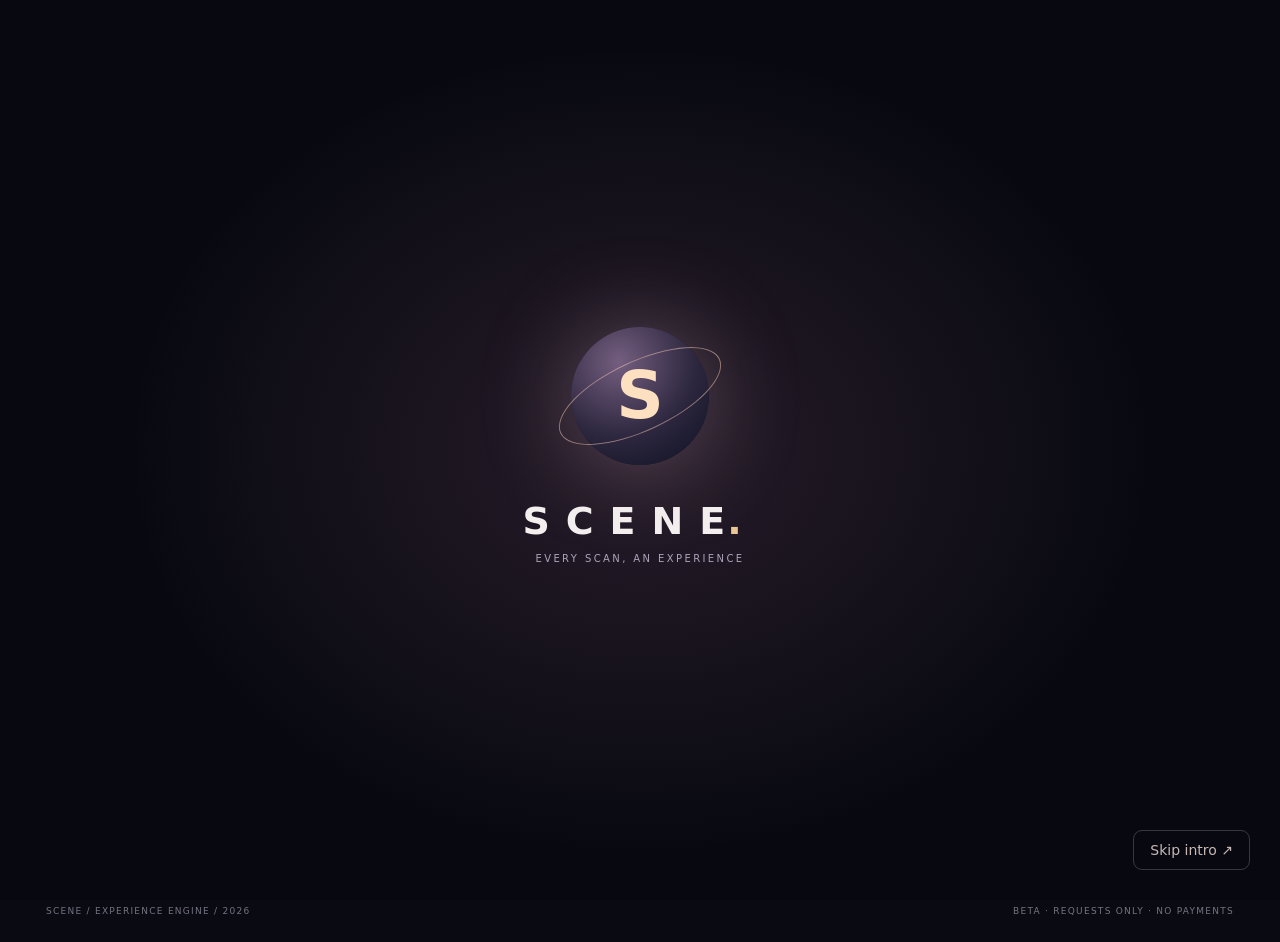
==== commit f4ab921a: "Clarify guest help and station context with responsive account setup flows" ====
--- a/static/index.html
+++ b/static/index.html
@@ -1,29 +1,23 @@
 <!DOCTYPE html>
 <html lang="en"><head>
 <meta charset="UTF-8"><meta name="viewport" content="width=device-width,initial-scale=1,viewport-fit=cover">
-<meta name="theme-color" content="#111214"><meta name="description" content="SCENE turns everyday QR scans into unforgettable customer experiences.">
-<title>Scene QR — Be there. At every scan.</title>
-<link rel="stylesheet" href="/static/style.css"><link rel="stylesheet" href="/static/signage.css"><link rel="stylesheet" href="/static/studio.css">
-<script src="/static/app.js" defer></script><script src="/static/studio.js" defer></script>
-</head><body><a href="#landingMain" class="skip-link">Skip to content</a>
+<meta name="theme-color" content="#0b0b13"><meta name="description" content="Guests scan a station QR code to ask for help. Staff see the request and where it came from.">
+<title>SCENE — Guest help, with location context.</title>
+<link rel="stylesheet" href="/static/style.css" defer>
+<script src="/static/app.js" defer></script>
+</head><body>
 <div class="ambient" aria-hidden="true"></div>
 <div class="intro" id="intro"><div class="intro-center"><div class="intro-icon">S<span class="orbit"></span></div><div class="intro-word">SCENE<span class="dotcap">.</span></div><p>EVERY SCAN, AN EXPERIENCE</p></div><button class="intro-skip" id="introSkip">Skip intro ↗</button></div>
 <div class="toast-stack" id="toasts" aria-live="polite"></div>
 <section class="landing" id="landing">
-<header class="landing-nav container"><a href="#" class="wordmark" aria-label="Scene QR home"><span class="scene-logo" aria-hidden="true"><i></i><i></i><i></i></span>Scene<span class="logo-qr">QR</span></a><nav class="nav-middle" aria-label="Explore Scene"><a href="#how-it-works">The experience</a><a href="#made-for">For your business</a></nav><div class="nav-cta"><button class="btn btn-ghost" id="openSignIn">Sign in</button><button class="btn btn-primary" id="openSignUp">Create workspace <span aria-hidden="true">↗</span></button></div></header>
-<main id="landingMain" tabindex="-1">
-<section class="scene-hero container" aria-labelledby="hero-title"><div class="hero-copy"><p class="hero-intro"><span class="signal"></span> In-person service. A little more connected.</p><h1 id="hero-title">Be there.<br>At every scan.</h1><p class="hero-desc">A direct line from your guest to your team.<br>Explore, ask, and get help—right where they are.</p><div class="hero-cta"><button class="btn btn-primary btn-big" id="launchDashboard">Create your workspace <span aria-hidden="true">↗</span></button><button class="btn btn-ghost btn-big" id="launchTrio">Try the experience <span class="play-icon" aria-hidden="true">▷</span></button></div><p class="hero-detail">No app download. No guest account. Your business, throughout.</p></div>
-<div class="experience-stage" id="how-it-works"><div class="stage-ambient" aria-hidden="true"></div><div class="stage-grid" aria-hidden="true"></div><div class="stage-top"><span class="stage-caption">One connected experience</span><div class="flow-controls" role="group" aria-label="Product walkthrough"><button class="active" data-tour-step="0" aria-pressed="true"><span>01</span> Scan</button><button data-tour-step="1" aria-pressed="false"><span>02</span> Request</button><button data-tour-step="2" aria-pressed="false"><span>03</span> Resolve</button></div><span class="sample-label">Interactive sample</span></div><div class="tour-screen" id="tourScreen" aria-live="polite"></div><div class="stage-bottom"><span id="tourCaption">Every location has a unique QR.</span><button id="tourNext" class="tour-next" aria-label="Next walkthrough step">Next step <span aria-hidden="true">→</span></button></div></div>
+ <header class="landing-nav container"><a href="#" class="wordmark" aria-label="SCENE home"><span class="brand-mark">S</span>SCENE<span class="dotcap">.</span></a><div class="nav-middle"><span class="nav-status"><span class="signal"></span> INTERACTIVE BUSINESS EXPERIENCES</span></div><div class="nav-cta"><button class="btn btn-ghost" id="openSignIn">Sign in</button><button class="btn btn-primary" id="openSignUp">Start building <span>↗</span></button></div></header>
+ <main><div class="container land-hero"><div class="land-copy"><p class="micro"><span class="thin-line"></span> GUEST HELP, WITH LOCATION CONTEXT</p><h1>Guests ask for help.<br><em>Staff see where.</em></h1><p class="hero-desc">Put a QR code at each table, chair, counter or bay. Guests ask for help from their phone. Staff see what they need and which station sent it.</p><div class="hero-cta"><button class="btn btn-primary btn-big" id="launchTrio">Try a guest request <span>↗</span></button><button class="btn btn-glass btn-big" id="launchDashboard">See the staff workspace <span>→</span></button></div><div class="hero-foot"><div class="mini-avatar">✦</div><div><b>BUILT FOR REAL BUSINESSES</b><small>Restaurants · Beauty · Automotive · Retail</small></div></div></div><div class="land-art"><div class="art-halo"></div><div class="request-preview" aria-label="Example of a guest request with station context"><p class="micro">EXAMPLE / SCAN TO SERVICE</p><div class="request-preview-origin"><span class="preview-pin" aria-hidden="true">⌖</span><div><small>QR STATION</small><h2>Table 07</h2></div><span class="tag">Guest</span></div><div class="preview-message"><span>GUEST REQUEST</span><p>Could we get some water?</p><small>Sent from the Table 07 QR code</small></div><div class="preview-connection" aria-hidden="true">↓</div><div class="preview-queue"><div><span class="signal"></span><b>Staff request queue</b></div><p><strong>Water request</strong><span class="status open">NEW</span></p><span class="preview-location">⌖ Table 07 · Location included</span></div><div class="preview-progress"><span>New</span><span>In progress</span><span>Completed</span></div><p class="preview-caption">One request. A clear place to go.</p></div></div></div>
+
+ <div class="container landing-bottom"><div class="feature-mini"><span class="feature-icon">▦</span><div><b>Guests ask, without an app</b><span>Scan the station. Choose the help needed.</span></div></div><div class="feature-mini"><span class="feature-icon">◎</span><div><b>Staff get the location</b><span>See the request and its table, chair or bay.</span></div></div><div class="feature-mini"><span class="feature-icon">↗</span><div><b>Keep the guest updated</b><span>Move requests from new to completed.</span></div></div></div>
+ </main><footer class="landing-footer container"><span>SCENE / EXPERIENCE ENGINE / 2026</span><span>BETA · REQUESTS ONLY · NO PAYMENTS</span></footer>
 </section>
-<section class="connection-story container" aria-labelledby="connection-title"><div class="story-heading"><p class="section-kicker">Made for the moment</p><h2 id="connection-title">The next step<br>should feel effortless.</h2></div><div class="story-copy"><p>Guests shouldn’t have to search for help. Teams shouldn’t have to piece requests together.</p><p>Scene gives every location a clear way to connect. Your guest gets a private receipt. Your team gets the context to take care of it.</p><a href="#how-it-works" class="text-link">Explore the connected flow <span aria-hidden="true">↗</span></a></div></section>
-<section class="system-section container" aria-label="Inside Scene"><article class="system-card queue-feature"><div class="system-copy"><span class="feature-index">For your team</span><h2>A workspace.<br>Not another distraction.</h2><p>New requests up front. One clear next action. Each business, catalog, and team in its own space.</p></div><div class="mini-workspace" aria-label="Sample workspace illustration"><div class="mini-sidebar"><span class="mini-logo">S</span><i class="active"></i><i></i><i></i><i></i></div><div class="mini-work"><div class="mini-work-head"><span>Service queue</span><b>Sample view</b></div><div class="mini-chips"><span>All</span><span>New</span><span>In progress</span></div><div class="mini-request"><div><span class="small-status">New request</span><h3>Table 01</h3><p>Call server</p></div><span class="mini-start">Start</span></div><div class="mini-request muted"><div><span class="small-status">In progress</span><h3>Table 02</h3><p>Request water</p></div><span class="mini-start">Mark done</span></div></div></div></article><article class="system-card brand-feature"><div class="system-copy"><span class="feature-index">For your business</span><h2>Feels like you.<br>From the first tap.</h2><p>Your name, your color, your catalog. Give every table, chair, bay, or counter a place of its own.</p></div><div class="brand-study"><div class="swatch-strip" aria-hidden="true"><i></i><i></i><i></i><i></i></div><div class="station-study"><div><span>Your business</span><h3>Welcome<br>to Table 01.</h3><small>Scan to explore &amp; ask</small></div><img width="110" height="110" alt="Sample QR code linking to Scene QR" src="[data-uri]"></div><span class="brand-study-caption">A sample of what you can make yours.</span></div></article></section>
-<section class="business-section" id="made-for" aria-labelledby="business-title"><div class="container"><div class="section-intro"><div><p class="section-kicker">The right experience for your space</p><h2 id="business-title">One platform.<br>Built around your business.</h2></div><p>A restaurant table and a service bay need different things. Start with the actions that fit your guests.</p></div><div class="business-tabs" role="group" aria-label="Business experience examples"><button data-industry="restaurant" aria-pressed="true" class="active">Restaurant</button><button data-industry="barber" aria-pressed="false">Beauty &amp; barber</button><button data-industry="auto" aria-pressed="false">Automotive</button><button data-industry="retail" aria-pressed="false">Retail</button></div><div class="industry-showcase" id="industryShowcase" aria-live="polite"></div></div></section>
-<section class="closing-section container"><span class="closing-mark" aria-hidden="true">↗</span><h2>Your next customer connection<br>is already in the room.</h2><p>Give it a place to start.</p><button class="btn btn-primary btn-big" data-create-workspace>Create your workspace <span aria-hidden="true">↗</span></button></section>
-</main><footer class="landing-footer container"><a href="#" class="wordmark" aria-label="Scene QR home">Scene<span class="logo-qr">QR</span></a><span>Be there. At every scan.</span><span>Beta · Requests only · No payments</span></footer>
-
-</section>
-<section id="appShell" class="app-shell hidden" aria-label="SCENE business dashboard"><aside class="sidebar" id="sidebar"><div class="sidebar-head"><a href="#" class="wordmark" id="dashLogo"><span class="scene-logo" aria-hidden="true"><i></i><i></i><i></i></span>Scene<span class="logo-qr">QR</span></a><button id="closeMobileMenu" class="mobile-close icon-btn" aria-label="Close menu">✕</button></div><div class="nav-label">Workspace</div><nav class="main-nav" id="mainNav"><button data-screen="requests" class="nav-button active"><span>⌁</span> Queue <i id="reqBubble" class="nav-bubble hidden">0</i></button><button data-screen="overview" class="nav-button"><span>◫</span> Overview</button><button data-screen="catalog" class="nav-button"><span>▤</span> Catalog</button><button data-screen="stations" class="nav-button"><span>▦</span> QR stations</button><button data-screen="analytics" class="nav-button"><span>↗</span> Analytics</button><button data-screen="settings" class="nav-button"><span>⚙</span> Brand</button><button data-screen="team" class="nav-button"><span>♧</span> Team access</button></nav><div class="sidebar-spacer"></div><div class="sidebar-guide"><div class="sidebar-guide-icon">✦</div><b>Your team. In the loop.</b><p>Your team and your guests, on the same page.</p><button class="text-button" id="sidebarPreview">Open guest experience ↗</button></div><button id="signOut" class="logout">↪ &nbsp; Sign out</button></aside><div class="sidebar-curtain hidden" id="sidebarCurtain" aria-hidden="true"></div>
- <div class="workspace"><header class="workspace-header"><div class="workspace-head-left"><button class="mobile-menu icon-btn" id="mobileMenu" aria-label="Open navigation" aria-expanded="false" aria-controls="sidebar">☰</button><div class="breadcrumb">WORKSPACE <span>/</span> <strong id="crumb">Queue</strong></div></div><div class="header-right"><span class="live-pill"><span class="signal"></span> Business workspace</span><select id="businessSelect" class="business-switcher" aria-label="Select your business"></select><div class="account-icon" title="Owner dashboard">S</div></div></header><main class="workspace-main" id="workContent" tabindex="-1"></main><footer class="workspace-footer"><span>SCENE / Your service workspace</span><span id="footerAccount">Owner workspace</span></footer></div></section>
-<section id="guestShell" class="guest-shell hidden" aria-label="Customer scan experience"><header class="guest-topbar"><a class="wordmark" id="guestBrandLink"><span class="scene-logo" aria-hidden="true"><i></i><i></i><i></i></span>Scene<span class="logo-qr">QR</span></a><span>THE EXPERIENCE / <b id="guestHeaderLabel">TRIO</b></span><button class="btn btn-glass" id="exitGuest">✕ Close preview</button></header><div class="guest-shell-inner"><aside class="guest-narrative"><div class="micro"><span class="thin-line"></span> CUSTOMER EXPERIENCE</div><h2>Welcome to<br><em>your moment.</em></h2><p>A customer opens this experience instantly after scanning a real station QR code. Every industry gets a tailored journey — not another boring link tree.</p><div class="guest-step"><span>01</span> Scan a station QR code</div><div class="guest-step"><span>02</span> Browse, explore and request</div><div class="guest-step"><span>03</span> Staff receives it in their dashboard</div><button id="staffFromGuest" class="btn btn-primary guest-staff-btn">See requests in dashboard ↗</button><div class="guest-disclaimer">Guest preview uses your real business. Requests go to your staff queue. No payments are processed.</div></aside><div class="phone-frame"><div class="phone-edge"><div class="phone-top"><span>9:41</span><div class="camera-pill"></div><span>••• 100%</span></div><div class="phone-content" id="phoneContent" tabindex="-1"><div class="loading-phone">Loading your experience…</div></div><div class="phone-home"></div></div></div></div></section>
-<div class="modal-backdrop hidden" id="authModal"><div class="auth-card" role="dialog" aria-modal="true" aria-labelledby="authTitle"><button class="modal-x" id="authClose" aria-label="Close">✕</button><div class="auth-logo">Scene<span class="logo-qr">QR</span></div><div class="eyebrow" id="authEyebrow">OWNER ACCESS</div><h2 id="authTitle">Welcome back.</h2><p class="auth-description" id="authDesc">Your team, your locations, and your next move.</p><form id="authForm"><div id="signupExtras" class="hidden"><label>Business name<input id="authBusiness" name="business" autocomplete="organization" placeholder="Your business name" minlength="2" maxlength="80"></label><label>Business type<select id="authIndustry" name="industry"><option value="restaurant">Restaurant / Hospitality</option><option value="barber">Barber / Beauty</option><option value="auto">Automotive Services</option><option value="retail">Retail / Shops</option></select></label></div><label>Email<input id="authEmail" name="email" type="email" autocomplete="email" required placeholder="you@business.com"></label><label>Password<input id="authPassword" name="password" type="password" minlength="12" required placeholder="At least 12 characters" autocomplete="current-password"></label><div id="authError" class="auth-error hidden"></div><button type="submit" id="authSubmit" class="btn btn-primary btn-block">Sign in ↗</button></form><a class="switch-auth" href="/auth/confirm?recover=1">Forgot your password?</a><button class="switch-auth" id="switchAuth">New here? Create your business account</button><div class="demo-auth hidden"><span>OR EXPLORE SAFELY</span><button id="demoSignIn" class="btn btn-glass btn-block">⚡ Open the seeded demo dashboard</button><small>Local demo account with fictional businesses and sample menus. Do not enter real customer data.</small></div></div></div>
+<section id="appShell" class="app-shell hidden" aria-label="SCENE business dashboard"><aside class="sidebar" id="sidebar"><div class="sidebar-head"><a href="#" class="wordmark" id="dashLogo"><span class="brand-mark">S</span>SCENE<span class="dotcap">.</span></a><button id="closeMobileMenu" class="mobile-close icon-btn" aria-label="Close menu">✕</button></div><div class="nav-label">WORKSPACE</div><nav class="main-nav" id="mainNav"><button data-screen="overview" class="nav-button active"><span>◫</span> Overview</button><button data-screen="requests" class="nav-button"><span>⌁</span> Request center <i id="reqBubble" class="nav-bubble hidden">0</i></button><button data-screen="catalog" class="nav-button"><span>▤</span> Catalog</button><button data-screen="stations" class="nav-button"><span>▦</span> QR stations</button><button data-screen="analytics" class="nav-button"><span>↗</span> Analytics</button><button data-screen="settings" class="nav-button"><span>⚙</span> Experience studio</button><button data-screen="team" class="nav-button"><span>♧</span> Team access</button></nav><div class="sidebar-spacer"></div><div class="sidebar-guide"><div class="sidebar-guide-icon">✦</div><b>Your next big upgrade.</b><p>Manage your customer journey from the moment they scan.</p><button class="text-button" id="sidebarPreview">Open guest experience ↗</button></div><button id="signOut" class="logout">↪ &nbsp; Sign out</button></aside><div class="sidebar-curtain hidden" id="sidebarCurtain"></div>
+ <div class="workspace"><header class="workspace-header"><div class="workspace-head-left"><button class="mobile-menu icon-btn" id="mobileMenu" aria-label="Open navigation">☰</button><div class="breadcrumb">WORKSPACE <span>/</span> <strong id="crumb">Overview</strong></div></div><div class="header-right"><span class="live-pill"><span class="signal"></span> SYSTEM ACTIVE</span><select id="businessSelect" class="business-switcher" aria-label="Select your business"></select><div class="account-icon" title="Owner dashboard">S</div></div></header><main class="workspace-main" id="workContent"></main><footer class="workspace-footer"><span>SCENE / BUSINESS EXPERIENCE ENGINE</span><span id="footerAccount">Owner workspace</span></footer></div></section>
+<section id="guestShell" class="guest-shell hidden" aria-label="Customer scan experience"><header class="guest-topbar"><a class="wordmark" id="guestBrandLink"><span class="brand-mark">S</span>SCENE<span class="dotcap">.</span></a><span>THE EXPERIENCE / <b id="guestHeaderLabel">TRIO</b></span><button class="btn btn-glass" id="exitGuest">✕ Close preview</button></header><div class="guest-shell-inner"><aside class="guest-narrative"><div class="micro"><span class="thin-line"></span> CUSTOMER EXPERIENCE</div><h2>Welcome to<br><em>your moment.</em></h2><p>A customer opens this experience instantly after scanning a real station QR code. Every industry gets a tailored journey — not another boring link tree.</p><div class="guest-step"><span>01</span> Scan a station QR code</div><div class="guest-step"><span>02</span> Browse, explore and request</div><div class="guest-step"><span>03</span> Staff receives it in their dashboard</div><button id="staffFromGuest" class="btn btn-primary guest-staff-btn">See requests in dashboard ↗</button><div class="guest-disclaimer">Preview requests are real inside this demo system. Items shown are examples; no payments or confirmed orders are processed.</div></aside><div class="phone-frame"><div class="phone-edge"><div class="phone-top"><span>9:41</span><div class="camera-pill"></div><span>••• 100%</span></div><div class="phone-content" id="phoneContent"><div class="loading-phone">Loading your experience…</div></div><div class="phone-home"></div></div></div></div></section>
+<div class="modal-backdrop hidden" id="authModal"><div class="auth-card" role="dialog" aria-modal="true" aria-labelledby="authTitle"><button class="modal-x" id="authClose" aria-label="Close">✕</button><div class="auth-logo"><span class="brand-mark">S</span><span>SCENE<span class="dotcap">.</span></span></div><div class="eyebrow" id="authEyebrow">OWNER ACCESS</div><h2 id="authTitle">Welcome back.</h2><p class="auth-description" id="authDesc">Get back to building unforgettable experiences.</p><form id="authForm"><div id="signupExtras" class="hidden"><label>BUSINESS NAME<input id="authBusiness" name="business" autocomplete="organization" placeholder="e.g. TRIO Social Club" minlength="2" maxlength="80"></label><label>BUSINESS TYPE<select id="authIndustry" name="industry"><option value="restaurant">Restaurant / Hospitality</option><option value="barber">Barber / Beauty</option><option value="auto">Automotive Services</option><option value="retail">Retail / Shops</option></select></label></div><label>EMAIL<input id="authEmail" name="email" type="email" autocomplete="email" required placeholder="you@business.com"></label><label>PASSWORD<input id="authPassword" name="password" type="password" minlength="10" required placeholder="At least 10 characters" autocomplete="current-password"></label><div id="authError" class="auth-error hidden"></div><button type="submit" id="authSubmit" class="btn btn-primary btn-block">Sign in ↗</button></form><a class="switch-auth" href="/auth/confirm?recover=1">Forgot your password?</a><button class="switch-auth" id="switchAuth">New here? Create your business account</button><div class="demo-auth hidden"><span>OR EXPLORE SAFELY</span><button id="demoSignIn" class="btn btn-glass btn-block">⚡ Open the seeded demo dashboard</button><small>Local demo account with fictional businesses and sample menus. Do not enter real customer data.</small></div></div></div>
 </body></html>
--- a/static/style.css
+++ b/static/style.css
@@ -82,3 +82,48 @@
 #cartNote{width:100%;max-width:100%;min-height:60px;resize:vertical;font-size:16px;background:#fff;color:#342830;border:1px solid #a79a9f;border-radius:10px;padding:10px}
 .cart-note-help{font-size:12px;line-height:1.5}
 @media(max-width:768px){.catalog-row{flex-wrap:wrap;gap:10px}.catalog-row .row-main{flex:1 1 145px;min-width:0}.catalog-row button{min-height:44px}.qr-actions .smallbtn,.station-settings button{min-height:44px}.catalog-form-actions .btn{flex:1}}
+
+/* Account setup: shared branding, readable forms and a clear next step. */
+[hidden]{display:none!important}
+.account-page{min-height:100dvh;background:radial-gradient(ellipse at 12% 50%,#63424d33,transparent 55%),#100e17;color:#f7f1ec}
+.account-header,.account-footer{max-width:1180px;margin:0 auto;padding:30px 32px;display:flex;align-items:center;justify-content:space-between;gap:20px}
+.account-back{font-size:13px;color:#dfd1cb;text-decoration:none;min-height:44px;display:inline-flex;align-items:center}
+.account-layout{max-width:1120px;margin:44px auto 70px;padding:0 32px;display:grid;grid-template-columns:1fr 1fr;gap:80px;align-items:center}
+.account-story .micro,.account-card .micro{color:#e6c5a1;font-size:11px;letter-spacing:.16em}
+.account-story h1{font-size:clamp(36px,4vw,52px);line-height:1.12;letter-spacing:-.045em;margin:22px 0}
+.account-story h1 em{font-weight:400;color:#eacba9}
+.account-story>p:not(.micro){color:#c3b4bd;font-size:15px;line-height:1.8;max-width:390px}
+.account-steps{list-style:none;padding:0;margin:34px 0;display:grid;gap:24px}
+.account-steps li{display:flex;gap:18px;align-items:start}
+.account-steps li>span{border:1px solid #b98f734d;border-radius:50%;width:36px;height:36px;display:grid;place-items:center;flex-shrink:0;font-size:11px;color:#efcfb0}
+.account-steps b{font-size:14px;font-weight:600}.account-steps p{font-size:13px;color:#c3b4bd;margin:7px 0 0;line-height:1.6}
+.account-story>p.account-privacy{border-top:1px solid #ffffff1c;padding-top:22px;font-size:12px;max-width:380px}
+.account-card{background:linear-gradient(145deg,#25202d,#191621);border:1px solid #ffffff20;border-radius:24px;padding:38px;box-shadow:0 24px 70px #0003;min-width:0}
+.account-card h2{font-size:34px;letter-spacing:-.045em;line-height:1.15;margin:18px 0 14px}
+.account-description{font-size:14px;line-height:1.8;color:#d0c2cc;margin-bottom:28px}
+.account-card form{display:grid;gap:12px}.account-card label{font-size:13px;color:#eee0df;font-weight:600}
+.account-card input,.account-card select{width:100%;min-width:0;min-height:50px;padding:12px 14px;border:1px solid #827180;border-radius:10px;background:#120f1a;color:#fbf7f4;font:inherit;font-size:16px}
+.account-card #code-field{display:grid;gap:12px}.account-card #code{font-variant-numeric:tabular-nums;letter-spacing:.15em}
+.account-card .btn{min-height:50px;margin-top:8px;white-space:normal;text-align:center;justify-content:center}
+.account-help{color:#c4b6c4;font-size:12px;line-height:1.6;margin:0 0 8px}
+.account-status{padding:14px;border:1px solid #81b6a45c;border-radius:10px;background:#9bc6b513;color:#d3e9df;font-size:13px;line-height:1.7;overflow-wrap:anywhere}
+.account-status.is-error{border-color:#ee9b9b88;background:#e97f7f15;color:#ffe1df}
+.account-continue{display:flex;text-decoration:none}.account-card-footer{border-top:1px solid #ffffff1c;margin-top:30px;padding-top:20px;display:grid;gap:15px}
+.account-card-footer span{font-size:9px;color:#c0acbb;letter-spacing:.14em}.account-card-footer a{font-size:12px;color:#efcfb0;line-height:1.7;min-height:30px}
+.account-footer{font-size:11px;color:#b9a7b3;border-top:1px solid #ffffff17;line-height:1.6}
+button:disabled{cursor:wait;opacity:.65}
+:where(a,button,input,select,textarea):focus-visible{outline:2px solid #f5d2a9;outline-offset:4px}
+@media(max-width:850px){.account-layout{gap:32px}.account-card{padding:28px}.account-header{padding:22px 24px}}
+@media(max-width:650px){.account-layout{grid-template-columns:1fr;max-width:480px;margin:24px auto 40px;padding:0 20px;gap:24px}.account-story h1{font-size:36px;margin:12px 0}.account-story>p:not(.micro){font-size:13px}.account-steps,.account-story>p.account-privacy{display:none}.account-card{padding:26px 22px;border-radius:18px}.account-card h2{font-size:30px}.account-header{padding:20px}.account-back{font-size:12px}.account-footer{padding:22px 20px;flex-wrap:wrap;gap:5px}.nav-cta .btn-ghost{display:inline-flex;min-height:44px}.nav-cta .btn-primary{min-height:44px}.nav-cta{gap:6px}}
+
+/* Show the product's core handoff: guest need + station context. */
+.request-preview{position:relative;width:min(100%,410px);padding:28px;background:linear-gradient(145deg,#282230,#15131e);border:1px solid #ffffff29;border-radius:24px;box-shadow:0 30px 80px #0004;transform:rotate(-3deg)}
+.request-preview>.micro{font-size:10px;letter-spacing:.14em;color:#eacba9;margin:0 0 24px}
+.request-preview-origin{display:flex;align-items:center;gap:12px;margin-bottom:22px}.preview-pin{display:grid;place-items:center;width:44px;height:44px;border-radius:14px;background:#ebc89320;font-size:26px;color:#ebc893}
+.request-preview-origin small{font-size:9px;letter-spacing:.14em;color:#c5b6c6}.request-preview-origin h2{font-size:24px;margin:5px 0 0;letter-spacing:-.03em}.request-preview-origin .tag{margin-left:auto}
+.preview-message{padding:20px;background:#eee3d5;color:#342831;border-radius:16px 16px 16px 4px}.preview-message>span{font-size:9px;letter-spacing:.12em;font-weight:750}.preview-message p{font-size:19px;line-height:1.5;margin:10px 0}.preview-message small{font-size:11px;color:#655460}
+.preview-connection{text-align:center;font-size:23px;color:#d8b38f;padding:8px}
+.preview-queue{padding:20px;background:#ffffff08;border:1px solid #ffffff20;border-radius:14px}.preview-queue>div{display:flex;align-items:center;gap:8px;font-size:12px}.preview-queue>p{display:flex;align-items:center;justify-content:space-between;gap:12px;font-size:14px}.preview-location{font-size:12px;color:#e9c6a2}.preview-progress{display:flex;justify-content:space-between;gap:8px;padding-top:22px;color:#cdbcc9;font-size:10px}.preview-progress span:first-child{color:#f3d6b2}.preview-caption{text-align:center;font-size:12px;color:#cdbcc9;margin:20px 0 0}
+.request-location{display:grid;gap:5px;margin:12px 0;padding:10px 12px;border-left:2px solid #e5bd94;background:#e5bd940c;border-radius:0 8px 8px 0}.request-location>span{font-size:9px;letter-spacing:.12em;color:#c6b3c3}.request-location strong{font-size:15px;color:#f4d9bc;overflow-wrap:anywhere}
+@media(max-width:850px){.nav-cta .btn-ghost{display:inline-flex;min-height:44px}.land-art{min-height:unset;padding:38px 12px}.request-preview{transform:none}.land-copy h1{font-size:clamp(46px,8vw,80px)}}
+@media(max-width:600px){.land-art{padding:28px 0}.request-preview{padding:22px;border-radius:18px}.land-copy h1{font-size:clamp(42px,10.5vw,63px)}.preview-message p{font-size:18px}.request-card .request-body{min-width:0}}
